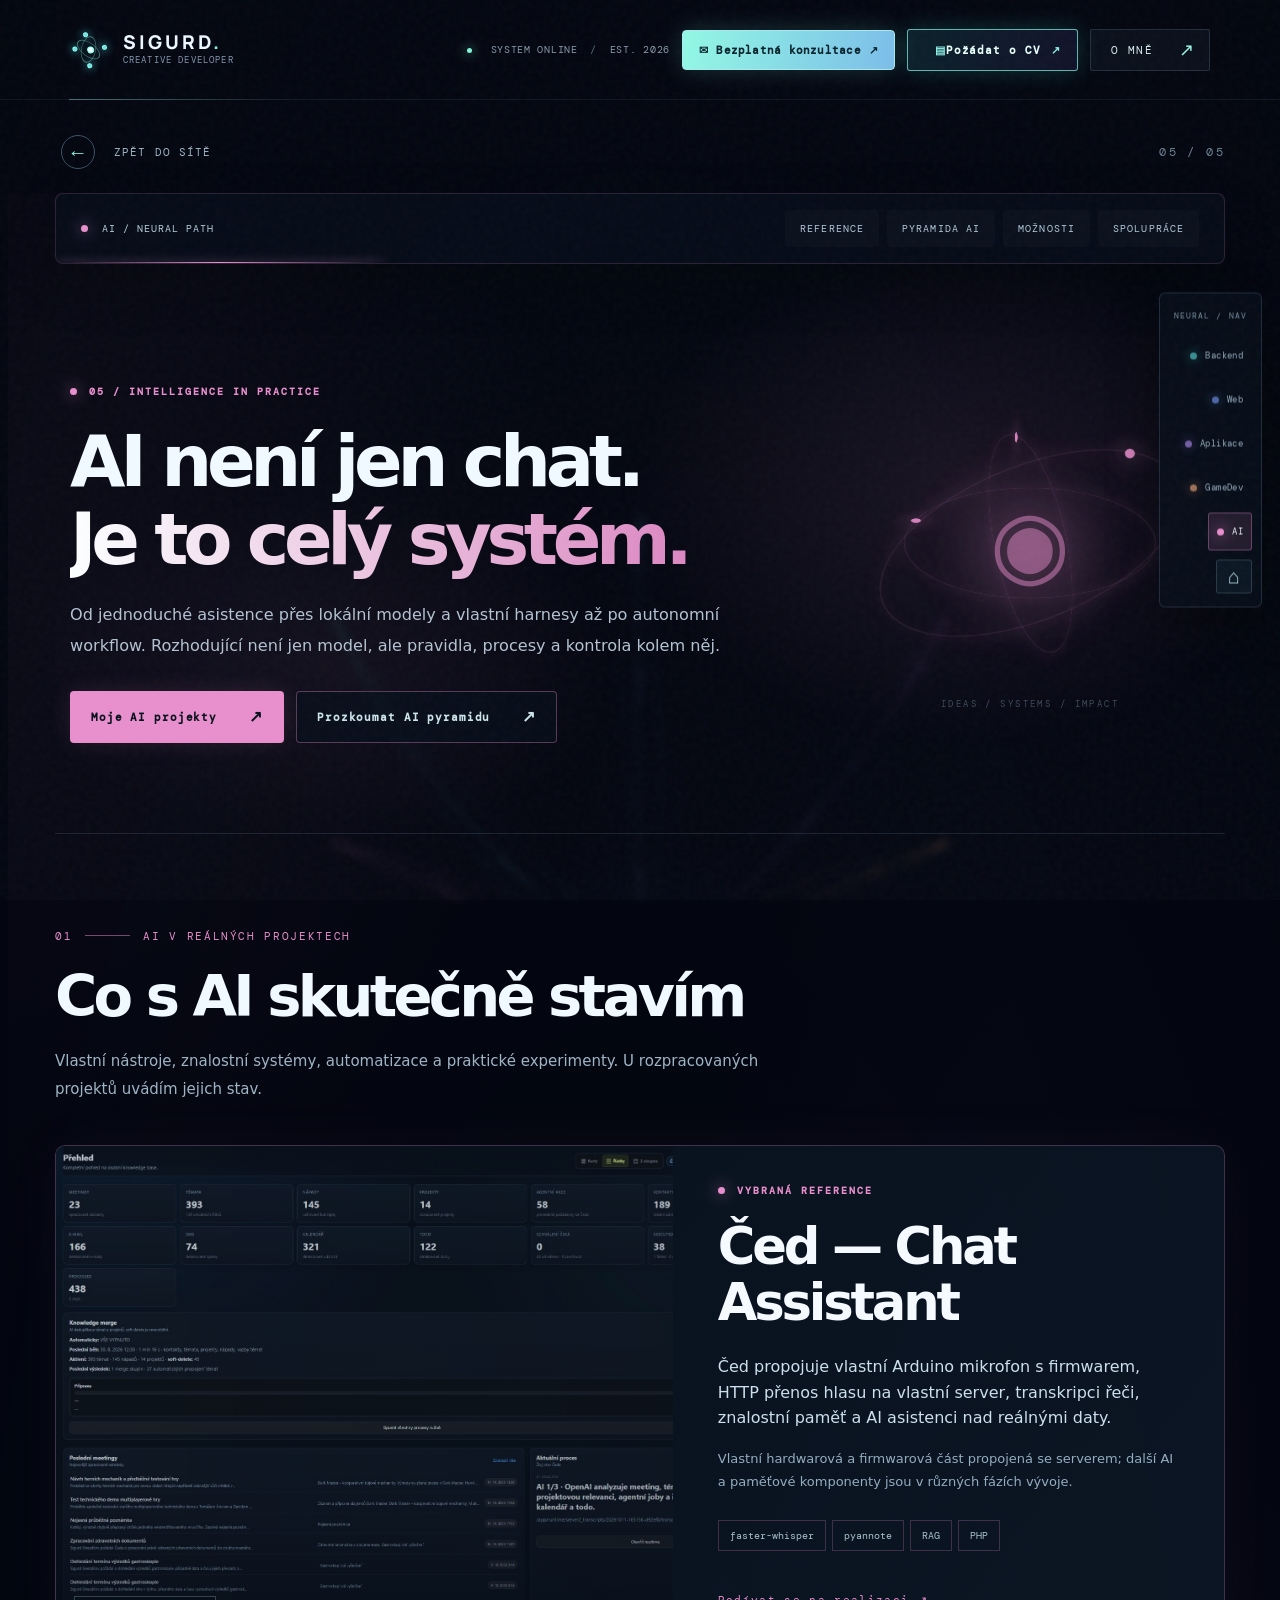
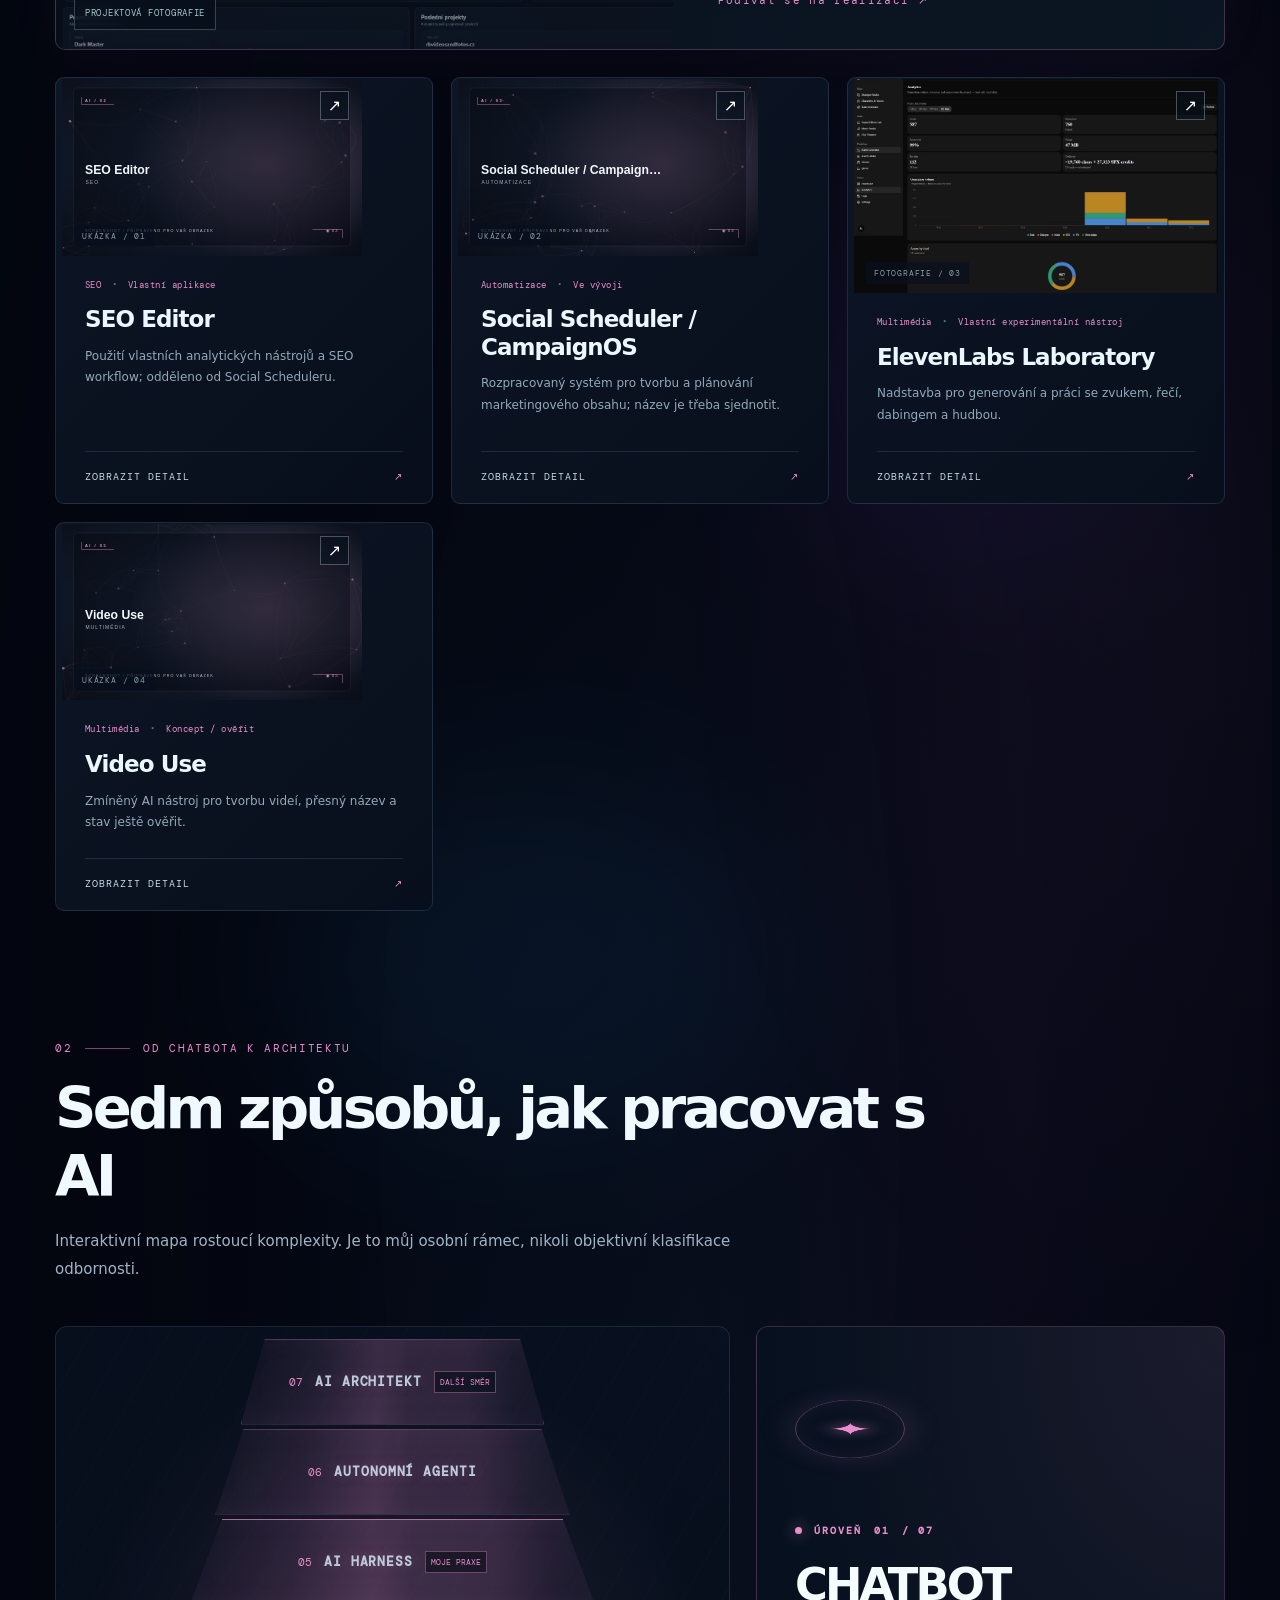
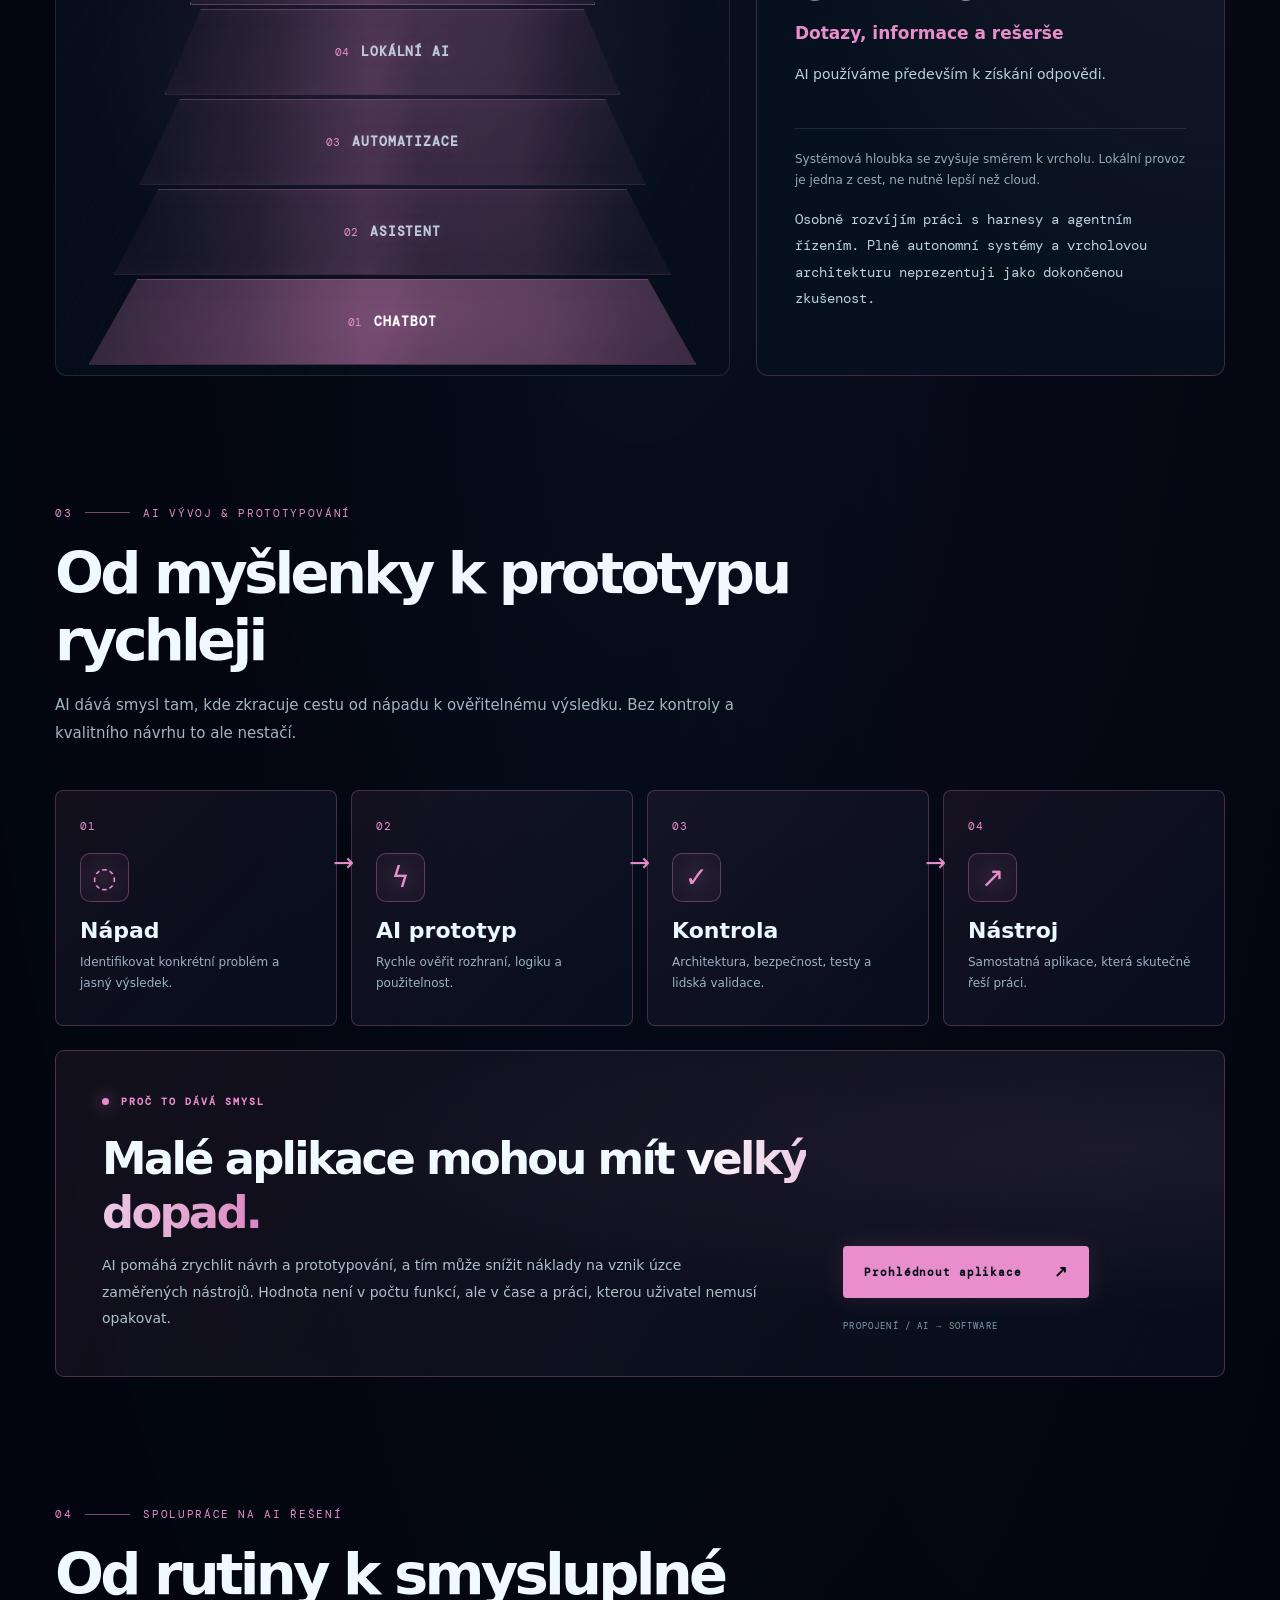
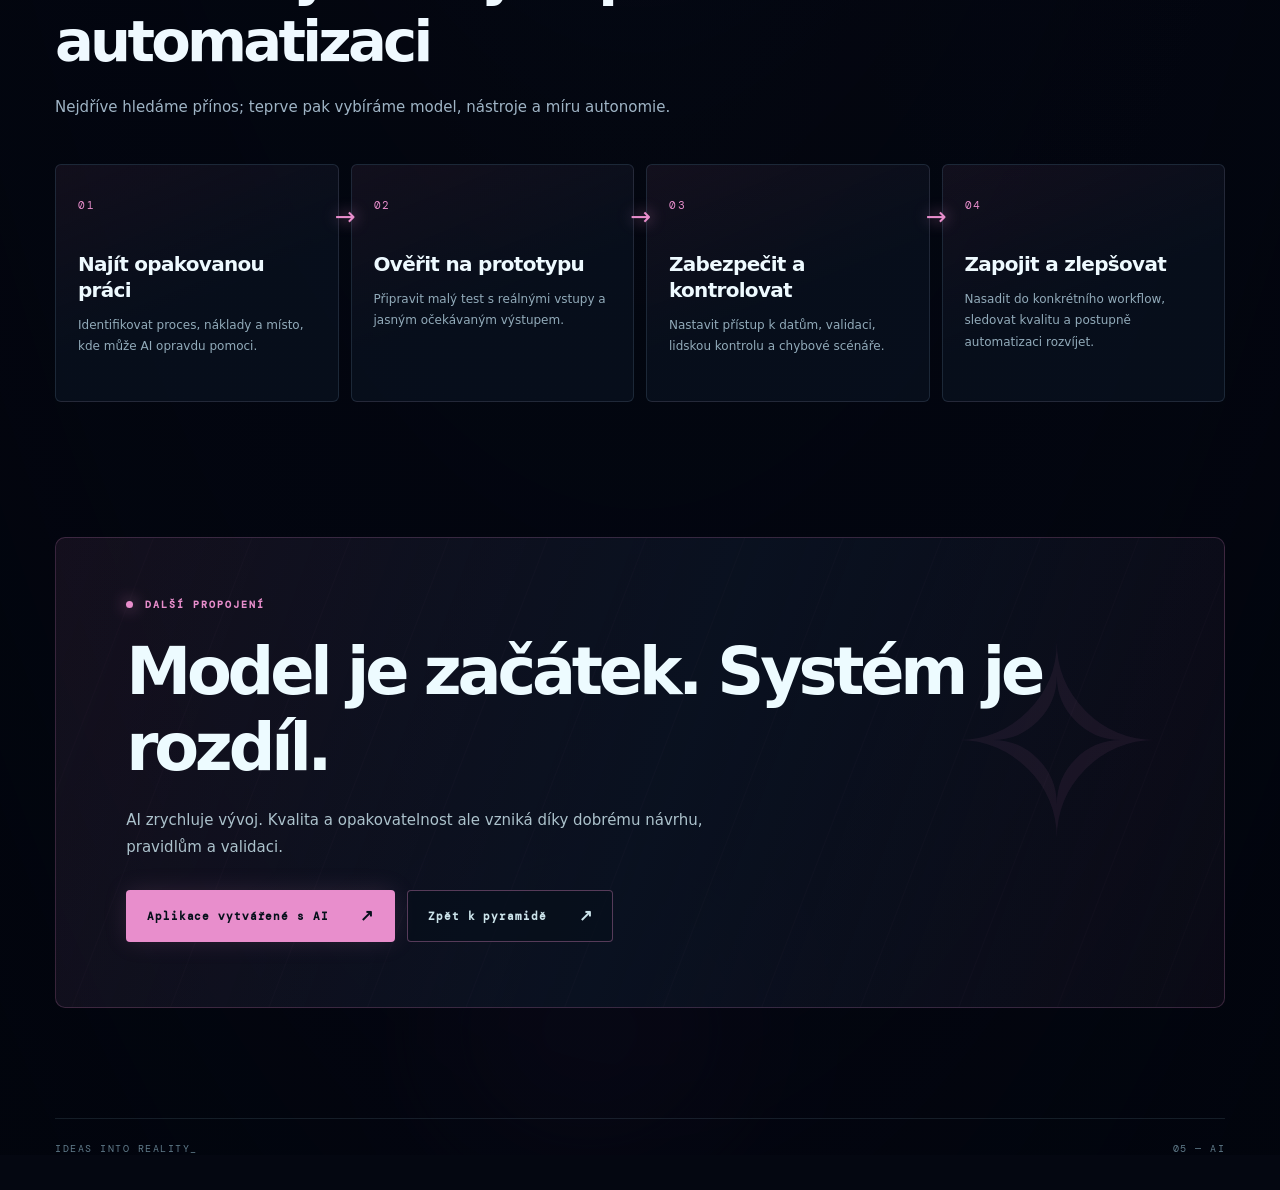
==== ai.html @ b73cf346 "inited" ====
<!doctype html>
<html lang="cs" data-initial-route="ai">
<head>
  <meta charset="utf-8">
  <meta name="viewport" content="width=device-width, initial-scale=1, viewport-fit=cover">
  <meta name="theme-color" content="#050912">
  <meta name="description" content="Jak používat AI od chatbota přes vlastní harness až k autonomním systémům. Interaktivní pyramida, AI projekty a rychlé prototypování.">
  <title>AI, harnesy a automatizace — interaktivní pyramida | Sigurd</title>
  <link rel="icon" type="image/svg+xml" href="assets/favicon.svg">
  <meta name="robots" content="index,follow,max-image-preview:large">
  <link rel="canonical" href="https://sigurd.site/ai.html">
  <meta property="og:url" content="https://sigurd.site/ai.html">
  <meta property="og:type" content="website"><meta property="og:locale" content="cs_CZ">
  <meta property="og:title" content="AI, harnesy a automatizace — interaktivní pyramida | Sigurd">
  <meta property="og:description" content="Jak používat AI od chatbota přes vlastní harness až k autonomním systémům. Interaktivní pyramida, AI projekty a rychlé prototypování.">
  <meta property="og:image" content="https://sigurd.site/assets/og-ai.jpg">
  <meta name="twitter:card" content="summary_large_image">
  <link rel="stylesheet" href="style.css?v=14.2">
  <link rel="stylesheet" href="portfolio.css?v=14.2">
  <link rel="stylesheet" href="portfolio-v3.css?v=14.2">
  <link rel="stylesheet" href="cv-request.css?v=14.2">
  <link rel="stylesheet" href="contact.css?v=14.2">
  <link rel="stylesheet" href="ux-fixes-v7.css?v=14.2">
  <script type="application/ld+json">{"@context": "https://schema.org", "@type": "ProfilePage", "inLanguage": "cs-CZ", "name": "AI — projekty, zkušenosti a technologie | Sigurd Gnezdilov", "description": "Praktické AI workflow, RAG, lokální transkripce, agenti a znalostní paměť. Projekty Čed, SEO Editor a multimediální nástroje.", "url": "https://sigurd.site/ai.html", "mainEntity": {"@type": "Person", "name": "Sigurd Gnezdilov", "knowsAbout": ["Paměť & RAG", "Řeč & porozumění", "Agentní workflow", "AI pro tvorbu", "Produktové integrace"]}}</script>
<noscript><style>.loading-screen,.hero,.about-view,.domain-dock{display:none!important}.detail-view{position:relative!important;opacity:1!important;transform:none!important;filter:none!important;pointer-events:auto!important}.app{min-height:auto!important;overflow:visible!important}.detail-wrap{padding-top:140px!important}</style></noscript>
  <noscript><style>
    .loading-screen{display:none!important}.site-header{position:relative!important}.hero,.about-view{display:none!important}
    .detail-view{display:block!important;position:relative!important;opacity:1!important;transform:none!important;filter:none!important;pointer-events:auto!important;min-height:100vh!important}
    .detail-wrap{width:min(1000px,calc(100% - 32px))!important;padding-top:60px!important}
    .detail-data,.detail-actions,.detail-bottom{display:none!important}.detail-main{display:block!important}
    .extended-domain{display:block!important}.seo-initial{display:block!important;max-width:1000px!important;color:#e8f5ff!important}
  </style></noscript>
  <link rel="stylesheet" href="performance-v9.css?v=14.2"><link rel="stylesheet" href="portrait-v10.css?v=14.2">
<link rel="stylesheet" href="modal-actions.css?v=14.2">  <link rel="stylesheet" href="layout-v14.css?v=14.2">
</head>
<body>
  <a class="skip-link" href="#mainContent">Přejít na obsah</a>
  <div class="grain" aria-hidden="true"></div>
  <div class="loading-screen" id="loadingScreen" role="status" aria-label="Načítání neuronové sítě">
    <div class="loading-box">
      <div class="loader-glyph"><span></span><span></span><span></span><span></span><span></span></div>
      <p class="loader-eyebrow">SIGURD <b>///</b> NEURAL INTERFACE</p>
      <h2>Propojuji<span class="loader-cursor">_</span></h2>
      <div class="loader-track"><span id="loadingBar"></span></div>
      <div class="loader-bottom"><span>INITIALIZING CONNECTIONS</span><span id="loadingValue">00%</span></div>
    </div>
  </div>

  <div class="app" id="app">
    <div class="background-ambient" aria-hidden="true"><span></span><span></span><span></span></div>
    <canvas id="neuralCanvas" class="neural-canvas" aria-hidden="true"></canvas>

    <header class="site-header">
      <a href="#" class="brand" id="brandLink" aria-label="Sigurd — domovská stránka">
        <span class="brand-mark" aria-hidden="true"><i></i><i></i><i></i><i></i><i></i></span>
        <span class="brand-text"><strong>SIGURD<span class="brand-dot">.</span></strong><small>CREATIVE DEVELOPER</small></span>
      </a>
      <div class="header-right">
        <span class="status"><i></i> SYSTEM ONLINE <span class="status-divider">/</span> EST. 2026</span>
        <button class="contact-header-link" type="button" data-contact-open><span aria-hidden="true">✉</span> Bezplatná konzultace <span aria-hidden="true">↗</span></button>
        <button class="cv-header-link" type="button" data-cv-open><span aria-hidden="true">▤</span> Požádat o CV <span aria-hidden="true">↗</span></button>
        <button class="header-menu" id="aboutButton" type="button"><span>O MNĚ</span><span class="header-plus">↗</span></button>
      </div>
    </header>

    <main id="mainContent">
      <section class="hero" id="hero" aria-labelledby="heroTitle">
        <div class="hero-dash hero-dash-left" aria-hidden="true"><span>001 — THE MIND BEHIND THE CODE</span></div>
        <div class="hero-dash hero-dash-right" aria-hidden="true"><span>EXPLORE / CONNECT / CREATE</span></div>

        <div class="hero-title-wrap">
          <p class="eyebrow"><span class="mini-line"></span> VÍTEJTE V MÉ MYSLI <span class="mini-line"></span></p>
          <h1 id="heroTitle" class="hero-clean-title">Vyberte, co vás <em>zajímá.</em></h1>
          
          <p class="hero-description">Pět propojených oborů. <span>Vydejte se po neuronové síti.</span></p>
        </div>

        <div class="brain-anchor" id="brainAnchor" aria-hidden="true">
          <span class="brain-aura"></span>
          <span class="brain-reticle reticle-top"></span>
          <span class="brain-reticle reticle-bottom"></span>
          <span class="brain-id">NEURAL / CORE <i>01</i></span>
        </div>

        <div class="field-label field-label-left"><span class="label-line"></span> CONTINUOUS LEARNING</div>
        <div class="field-label field-label-right">MULTIDISCIPLINARY THINKING <span class="label-line"></span></div>

        <div class="neural-destinations" id="destinations">
          <button type="button" class="destination destination-backend" data-node="backend" style="--node-rgb: 89,227,229; --node-index:0" aria-label="Otevřít obor Backend">
            <span class="node-socket" aria-hidden="true"><span></span></span>
            <span class="dest-icon" aria-hidden="true"><svg viewBox="0 0 24 24"><path d="m8 7-5 5 5 5M16 7l5 5-5 5M14 4l-4 16"/></svg></span>
            <span class="dest-copy"><small><b>01</b> / ARCHITECTURE</small><strong>Backend<span class="dest-arr">↗</span></strong><span class="dest-meta">Logika, API, systémy</span></span>
          </button>

          <button type="button" class="destination destination-web" data-node="web" style="--node-rgb: 123,160,255; --node-index:1" aria-label="Otevřít obor Web">
            <span class="node-socket" aria-hidden="true"><span></span></span>
            <span class="dest-icon" aria-hidden="true"><svg viewBox="0 0 24 24"><circle cx="12" cy="12" r="9"/><path d="M3 12h18M12 3c3 3 3 15 0 18M12 3c-3 3-3 15 0 18"/></svg></span>
            <span class="dest-copy"><small><b>02</b> / DIGITAL EXPERIENCES</small><strong>Web<span class="dest-arr">↗</span></strong><span class="dest-meta">Design, UX, SEO</span></span>
          </button>

          <button type="button" class="destination destination-apps" data-node="aplikace" style="--node-rgb: 185,145,255; --node-index:2" aria-label="Otevřít obor Aplikace">
            <span class="node-socket" aria-hidden="true"><span></span></span>
            <span class="dest-icon" aria-hidden="true"><svg viewBox="0 0 24 24"><rect x="3" y="3" width="8" height="8" rx="1"/><rect x="13" y="3" width="8" height="8" rx="1"/><rect x="3" y="13" width="8" height="8" rx="1"/><rect x="13" y="13" width="8" height="8" rx="1"/></svg></span>
            <span class="dest-copy"><small><b>03</b> / CUSTOM SOFTWARE</small><strong>Aplikace<span class="dest-arr">↗</span></strong><span class="dest-meta">Nástroje, automatizace</span></span>
          </button>

          <button type="button" class="destination destination-gamedev" data-node="gamedev" style="--node-rgb: 255,175,126; --node-index:3" aria-label="Otevřít obor GameDev">
            <span class="node-socket" aria-hidden="true"><span></span></span>
            <span class="dest-icon" aria-hidden="true"><svg viewBox="0 0 24 24"><path d="M6 8h12a4 4 0 0 1 3.8 3l1.1 6.1a2.8 2.8 0 0 1-4.5 2.6l-2.3-2H7.9l-2.3 2a2.8 2.8 0 0 1-4.5-2.6L2.2 11A4 4 0 0 1 6 8Z"/><path d="M8 10v6M5 13h6M16.5 12.5h.01M19 15h.01"/></svg></span>
            <span class="dest-copy"><small><b>04</b> / INTERACTIVE WORLDS</small><strong>GameDev<span class="dest-arr">↗</span></strong><span class="dest-meta">Unity, svět, gameplay</span></span>
          </button>

          <button type="button" class="destination destination-ai" data-node="ai" style="--node-rgb: 232,142,204; --node-index:4" aria-label="Otevřít obor AI">
            <span class="node-socket" aria-hidden="true"><span></span></span>
            <span class="dest-icon" aria-hidden="true"><svg viewBox="0 0 24 24"><circle cx="12" cy="4" r="2"/><circle cx="4" cy="18" r="2"/><circle cx="20" cy="18" r="2"/><circle cx="12" cy="13" r="3"/><path d="M12 6v4M9.4 14.5 5.5 17M14.6 14.5l3.9 2.5"/></svg></span>
            <span class="dest-copy"><small><b>05</b> / INTELLIGENCE</small><strong>AI <span class="dest-arr">↗</span></strong><span class="dest-meta">LLM, agenti, RAG</span></span>
          </button>
        </div>

        <div class="hero-footer">
          <div class="scroll-cue"><span class="mouse-cue"><span></span></span><span>POHYBUJTE KURZOREM <b>·</b> VYBERTE UZEL</span></div>
          <div class="hero-counter"><span class="counter-dots"><i></i><i></i><i></i></span><span>05 <em>/</em> CONNECTED DOMAINS</span></div>
        </div>
      </section>

      <section class="detail-view" id="detailView" aria-hidden="false" aria-labelledby="detailTitle">
        <div class="detail-wrap">
          <div class="detail-toolbar">
            <button type="button" class="back-button" id="backButton"><span class="back-symbol">←</span><span>ZPĚT DO SÍTĚ</span></button>
            <span class="detail-index" id="detailIndex">01 / 05</span>
          </div>
          <div class="detail-main">
            <div class="detail-copy">
              <p class="detail-overline" id="detailOverline">01 // ARCHITECTURE</p>
              <h2 id="detailTitle">AI<span>.</span></h2>
              <p class="detail-lead" id="detailLead">AI není jen odpověď. Je to součást architektury.</p>
              <p class="detail-description" id="detailDescription">Soustředím se na opakovatelná AI workflow, znalostní paměť, RAG, multimédia a agentní automatizaci. Nejen na prompty, ale i jejich nástroje, kontrolu a spolehlivost.</p>
              <div class="detail-actions"><span class="detail-connection"><i></i> ACTIVE CONNECTION</span><button type="button" id="nextButton" class="next-button">DALŠÍ OBOR <span>↗</span></button></div>
            </div>
            <div class="detail-data">
              <div class="detail-glass-top"><span>SKILLS & PRACTICE</span><span>● &nbsp; VERIFIED EXPERIENCE</span></div>
              <h3>Technologie <em>& přístup</em></h3>
              <div class="tech-tags" id="techTags"></div>
              <div class="projects-head"><span>VYBRANÉ OBLASTI</span><span>↘</span></div>
              <div class="project-list" id="projectList"></div>
              <div class="detail-glass-footer">SPOJENÍ AKTIVNÍ <span>//</span> SIGURD.DEV.26</div>
            </div>
          </div>
          <div id="extendedDomain" class="extended-domain"><div class="seo-initial" id="seoInitial"><header><h2>AI, harnesy a automatizace</h2><p>Jak používat AI od chatbota přes vlastní harness až k autonomním systémům. Interaktivní pyramida, AI projekty a rychlé prototypování.</p></header><article class="static-project"><h3>Interaktivní pyramida AI</h3><p>Chatbot, asistent, automatizace, lokální AI, AI harness, autonomní agenti a AI architekt. Jde o autorský vysvětlující rámec, ne oficiální klasifikaci.</p></article><article class="static-project"><h3>AI a rychlý vývoj</h3><p>Zadání, rychlý prototyp, lidská kontrola a samostatný pracovní nástroj. AI pomáhá s vývojem specializovaných aplikací.</p></article><article class="static-project"><h3>Vlastní AI projekty</h3><p>Chat Assistant Čed, SEO Editor, Social Scheduler / CampaignOS, ElevenLabs Laboratory a experimenty s AI videem. Stavy rozpracovanosti jsou označené.</p></article><article class="static-project"><h3>Čed — Chat Assistant</h3><p>Lokální přepis řeči, diarizace, témata, sumarizace, RAG a dlouhodobá znalostní paměť.</p><p>Ve vývoji</p></article><article class="static-project"><h3>SEO Editor</h3><p>Použití vlastních analytických nástrojů a SEO workflow; odděleno od Social Scheduleru.</p><p>Vlastní aplikace</p></article><article class="static-project"><h3>Social Scheduler / CampaignOS</h3><p>Rozpracovaný systém pro tvorbu a plánování marketingového obsahu; název je třeba sjednotit.</p><p>Ve vývoji</p></article><article class="static-project"><h3>ElevenLabs Laboratory</h3><p>Nadstavba pro generování a práci se zvukem, řečí, dabingem a hudbou.</p><p>Vlastní experimentální nástroj</p></article><article class="static-project"><h3>Video Use</h3><p>Zmíněný AI nástroj pro tvorbu videí, přesný název a stav ještě ověřit.</p><p>Koncept / ověřit</p></article></div></div>
          <div class="detail-bottom"><span>IDEAS INTO REALITY_</span><span id="detailPagination">01 — BACKEND</span></div>
        </div>
      </section>

      <section class="about-view" id="aboutView" aria-hidden="true" aria-labelledby="aboutTitle">
        <div class="about-inner">
          <button type="button" id="aboutBack" class="back-button"><span class="back-symbol">←</span><span>ZPĚT DO SÍTĚ</span></button>
          <p class="detail-overline">A LITTLE ABOUT ME / 2026</p>
          
          <div class="about-identity">
            <div class="about-portrait-frame">
              <img src="assets/sigurd-portrait.webp" alt="Profesní portrét Sigurda Gnezdilova" width="950" height="950" loading="eager" decoding="async">
              <span class="about-portrait-orbit" aria-hidden="true"></span>
            </div>
            <div class="about-identity-copy">
              <span class="about-identity-kicker">OSOBNĚ / ZA PROJEKTY</span>
              <h2 id="aboutTitle">Spojuji <em>světy.</em></h2>
              <p>Jsem Sigurd Gnezdilov. Jsem vývojář se silným backendovým základem. Zajímají mě řešení, která skutečně usnadňují lidem práci — ať už jde o firemní systém, web, malý nástroj nebo AI automatizaci.</p>
            </div>
          </div>
          <h3 class="about-process-title">Jak přemýšlím o vývoji</h3>
          <p>Nezačínám výběrem frameworku ani psaním kódu. Nejprve potřebuji pochopit, <strong>jaký problém řešíme, koho se týká a proč stojí za to ho vyřešit.</strong> Teprve potom hledám cíl, vhodný rozsah řešení a způsob, jak poznáme, že skutečně funguje.</p>
          <div class="about-process" aria-label="Můj přístup k vývoji">
            <article><span>01 / PROBLÉM</span><h4>Porozumět potřebě</h4><p>Ptám se, co dnes nefunguje, co brzdí uživatele a kde vzniká zbytečná práce.</p></article>
            <article><span>02 / CÍL</span><h4>Definovat výsledek</h4><p>Stanovím, co má být po dokončení jednodušší, rychlejší nebo spolehlivější.</p></article>
            <article><span>03 / NÁVRH</span><h4>Najít přiměřené řešení</h4><p>Zvážím alternativy, technologie, rizika a minimální rozsah pro ověření nápadu.</p></article>
            <article><span>04 / PROTOTYP</span><h4>Ověřit předpoklady</h4><p>Rychlým prototypem zjistím, zda navržený postup dává smysl skutečným uživatelům.</p></article>
            <article><span>05 / REALIZACE</span><h4>Stavět a kontrolovat</h4><p>Postupuji po částech, s code review, testy, diagnostikou a průběžnou zpětnou vazbou.</p></article>
            <article><span>06 / VÝSLEDEK</span><h4>Měřit a zlepšovat</h4><p>Ověřím funkčnost i přínos, opravím slabá místa a připravím řešení na další rozvoj.</p></article>
          </div>
          <p>V týmu mi dává smysl transparentní backlog, jasné priority, iterativní dodávka a společná odpovědnost za kvalitu. AI využívám jako nástroj pro rychlejší analýzu, prototypování a automatizaci — ne jako náhradu přemýšlení nebo testování.</p>
          <div class="about-stats"><span><b>05</b>OBORŮ</span><span><b>∞</b>MOŽNOSTÍ</span><span><b>01</b>MYSL</span></div>
          <button type="button" class="about-explore" id="aboutExplore">PROZKOUMAT OBORY ↗</button>
        </div>
      </section>
    </main>

    <nav class="domain-dock" id="domainDock" aria-label="Přepínání oborů" hidden></nav>
    <div class="cursor-glow" id="cursorGlow" aria-hidden="true"></div>
  </div>
  <script src="portfolio-data.js?v=14.2" defer></script>
  <script src="media-map.js?v=14.2" defer></script>
  <script src="portfolio.js?v=14.2" defer></script>
  <script src="portfolio-v3.js?v=14.2" defer></script>
  <script src="app.js?v=14.2" defer></script>
    <div class="cv-modal" id="cvModal" hidden>
      <div class="cv-modal-backdrop" data-cv-close></div>
      <section class="cv-modal-panel" role="dialog" aria-modal="true" aria-labelledby="cvModalTitle" aria-describedby="cvModalDescription" tabindex="-1">
        <button class="cv-modal-close" type="button" data-cv-close aria-label="Zavřít okno">×</button>
        <span class="cv-modal-kicker"><span class="cv-live-dot"></span> PRIVATE / CONNECTION REQUEST</span>
        <div class="cv-modal-symbol" aria-hidden="true"><span>CV</span></div>
        <h2 id="cvModalTitle">Získat moje <em>CV.</em></h2>
        <p id="cvModalDescription">Zadejte e-mail, na který vám mohu zaslat svůj profesní životopis. Po odeslání žádosti se vám ozvu osobně.</p>
        <form id="cvRequestForm" novalidate>
          <label for="cvEmail">VÁŠ E-MAIL</label>
          <div class="cv-input-shell"><span aria-hidden="true">@</span><input id="cvEmail" name="email" type="email" autocomplete="email" inputmode="email" placeholder="vas@email.cz" maxlength="254" required></div>
          <div class="cv-honeypot" aria-hidden="true"><label for="cvWebsite">Web</label><input id="cvWebsite" name="website" type="text" tabindex="-1" autocomplete="off"></div>
          <p class="cv-privacy">E-mail použiji pouze pro vyřízení žádosti o CV. Nejedná se o přihlášení k odběru.</p>
          <p class="cv-feedback" id="cvFeedback" role="status" aria-live="polite"></p>
          <button class="cv-submit" type="submit"><span>ODESLAT ŽÁDOST</span><span aria-hidden="true">↗</span></button>
        </form>
      </section>
    </div>
<script src="cv-request.js?v=14.2" defer></script>

<div class="contact-modal" id="contactModal" hidden>
  <div class="contact-shade" data-contact-close></div>
  <section class="contact-dialog" role="dialog" aria-modal="true" aria-labelledby="contactModalTitle" tabindex="-1">
    <button class="contact-close" type="button" aria-label="Zavřít kontaktní formulář" data-contact-close>×</button>
    <span class="contact-kicker">◉ NOVÉ SPOJENÍ / CONTACT</span>
    <h2 id="contactModalTitle">Bezplatná konzultace <em>nebo dotaz.</em></h2>
    <p>Popište mi svůj nápad, problém nebo otázku. Ozvu se vám osobně.</p>
    <div data-contact-form></div>
    <p class="contact-alt">Chcete více prostoru? <a href="kontakt.html">Otevřít kontaktní stránku ↗</a></p>
  </section>
</div>
<script src="contact.js?v=14.2" defer></script>
</body>
</html>
---- style.css ----
@import url('https://fonts.googleapis.com/css2?family=DM+Mono:wght@400;500&family=Manrope:wght@400;500;600;700;800&display=swap');
:root{--bg:#040711;--white:#ecf6ff;--muted:#8c9cad;--muted2:#576476;--aqua:#71f2db;--line:rgba(175,204,255,.13);--font-main:'Manrope',Inter,'Segoe UI',sans-serif;--font-mono:'DM Mono','Consolas',monospace}
*{box-sizing:border-box}html{background:var(--bg);scroll-behavior:smooth}body{margin:0;background:var(--bg);color:var(--white);font-family:var(--font-main);overflow-x:hidden;min-width:320px}button,a{-webkit-tap-highlight-color:transparent}button{font:inherit}button:focus-visible,a:focus-visible{outline:2px solid var(--aqua);outline-offset:7px}::selection{background:#68e8da;color:#091321}
.app{min-height:100vh;position:relative;isolation:isolate;background:radial-gradient(ellipse 42% 39% at 49% 57%,rgba(17,41,71,.24),transparent 75%),radial-gradient(ellipse 40% 49% at 80% 45%,rgba(54,40,88,.15),transparent 82%),#040711;overflow:hidden}.app:after{content:'';position:absolute;inset:0;z-index:1;pointer-events:none;background:radial-gradient(ellipse 80% 60% at 50% 46%,transparent 25%,rgba(1,4,13,.37) 85%,rgba(1,4,12,.7) 110%)}
.grain{position:fixed;z-index:100;pointer-events:none;inset:0;opacity:.145;mix-blend-mode:screen;background-image:url("data:image/svg+xml,%3Csvg viewBox='0 0 180 180' xmlns='http://www.w3.org/2000/svg'%3E%3Cfilter id='n'%3E%3CfeTurbulence type='fractalNoise' baseFrequency='.85' numOctaves='3' stitchTiles='stitch'/%3E%3C/filter%3E%3Crect width='100%25' height='100%25' filter='url(%23n)' opacity='.22'/%3E%3C/svg%3E")}
.background-ambient{position:absolute;inset:0;overflow:hidden;z-index:0;pointer-events:none}.background-ambient span{position:absolute;display:block;border-radius:50%;filter:blur(90px);opacity:.15;animation:ambient 16s ease-in-out infinite alternate}.background-ambient span:nth-child(1){width:510px;height:360px;background:#174b78;left:21%;top:40%}.background-ambient span:nth-child(2){width:360px;height:380px;background:#412b86;right:10%;top:30%;animation-delay:-8s}.background-ambient span:nth-child(3){width:310px;height:250px;background:#4a245e;left:34%;bottom:0;animation-delay:-12s}@keyframes ambient{from{transform:translate(-45px,18px) scale(.9)}to{transform:translate(55px,-32px) scale(1.12)}}
.neural-canvas{position:absolute;z-index:2;inset:0;width:100%;height:100%;pointer-events:none}.site-header{height:100px;position:absolute;z-index:8;left:0;right:0;top:0;display:flex;align-items:center;justify-content:space-between;padding:0 clamp(25px,5.45vw,108px);border-bottom:1px solid rgba(159,193,227,.085)}.site-header:after{content:'';position:absolute;bottom:-1px;left:5.4%;width:18%;height:1px;background:linear-gradient(90deg,#8aebe1,transparent);opacity:.42}.brand{text-decoration:none;color:inherit;display:inline-flex;align-items:center;gap:16px}.brand-mark{position:relative;display:block;width:37px;height:37px;transform:rotate(-15deg)}.brand-mark:before,.brand-mark:after{content:'';position:absolute;border:1px solid rgba(135,243,225,.45);border-radius:50%;inset:5px;transform:rotate(25deg) scaleX(.55)}.brand-mark:after{transform:rotate(-38deg) scaleX(.5)}.brand-mark i{position:absolute;width:5px;height:5px;border:1px solid #86fff0;border-radius:50%;background:#77d9df;box-shadow:0 0 8px #59e6f5}.brand-mark i:nth-child(1){top:1px;left:17px}.brand-mark i:nth-child(2){top:12px;left:3px}.brand-mark i:nth-child(3){top:18px;right:0}.brand-mark i:nth-child(4){bottom:0;left:13px}.brand-mark i:nth-child(5){top:16px;left:17px;width:7px;height:7px;background:#e5feff;box-shadow:0 0 20px #70e7ee}.brand-text{display:flex;flex-direction:column;gap:2px}.brand-text strong{font-size:19px;letter-spacing:.16em;line-height:1;font-weight:800}.brand-dot{color:#79f5ea}.brand-text small{font:9px var(--font-mono);letter-spacing:.13em;color:#8295ad}.header-right{display:flex;align-items:center;gap:40px}.status{font:10px var(--font-mono);color:#8799a9;letter-spacing:.07em}.status>i{display:inline-block;width:5px;height:5px;background:#83f3d5;border-radius:50%;vertical-align:middle;margin-right:12px;box-shadow:0 0 12px #83f3d5;animation:led 2.8s infinite}.status-divider{color:#526b7a;padding:0 6px}@keyframes led{50%{opacity:.3}}.header-menu{display:flex;gap:26px;align-items:center;background:rgba(132,177,210,.055);border:1px solid rgba(165,208,228,.16);border-radius:2px;color:#d9edf0;font:11px var(--font-mono);letter-spacing:.12em;padding:13px 14px 13px 20px;cursor:pointer;transition:background .35s,border-color .35s}.header-menu:hover{background:rgba(80,207,208,.1);border-color:rgba(115,246,221,.55)}.header-plus{font-size:18px;line-height:8px;color:#96f4e4}
.hero{min-height:880px;height:100svh;position:relative;z-index:3;overflow:hidden}.hero:before{content:'';position:absolute;left:50%;top:54%;width:min(45vw,690px);height:min(45vw,690px);transform:translate(-50%,-50%);pointer-events:none;border-radius:50%;border:1px solid rgba(115,180,218,.035);box-shadow:0 0 0 125px rgba(115,180,218,.012),0 0 0 260px rgba(115,180,218,.01)}.hero:after{content:'';position:absolute;left:50%;top:55%;width:20px;height:20px;pointer-events:none;border:1px solid rgba(152,226,251,.07);transform:translate(-50%,-50%) rotate(45deg)}
.hero-title-wrap{position:absolute;top:clamp(130px,16.8vh,175px);left:0;right:0;text-align:center;z-index:6;pointer-events:none;animation:appear-up 1s 1.05s both}.eyebrow{display:flex;justify-content:center;align-items:center;gap:18px;font:10px var(--font-mono);letter-spacing:.3em;color:#88aeaf;margin:0 0 12px}.mini-line{display:inline-block;width:22px;height:1px;background:linear-gradient(90deg,transparent,#89dcd9)}.mini-line:last-child{transform:rotate(180deg)}h1{font-weight:700;font-size:clamp(56px,6vw,98px);line-height:1.08;letter-spacing:-.087em;margin:0;color:#f0f8ff;text-shadow:0 2px 36px rgba(195,228,255,.1)}h1 em{font-style:normal;font-weight:500;background:linear-gradient(113deg,#e3f4ff 12%,#81d9dc 61%,#a8bafb 110%);color:transparent;background-clip:text;-webkit-background-clip:text}h1 .punctuation{font-weight:400;color:#6cf1d2;display:inline-block;margin-left:.085em;filter:drop-shadow(0 0 22px rgba(77,227,210,.6))}.hero-subtitle{font-weight:600;font-size:clamp(22px,2.05vw,32px);letter-spacing:-.055em;line-height:1.2;margin:8px 0 0;color:#d8e4ed}.hero-subtitle span{color:#7ef1dc}.hero-description{font-size:12px;letter-spacing:.03em;color:#93a4b6;margin-top:18px}.hero-description span{color:#64788e}
.hero-dash{position:absolute;z-index:5;top:51%;color:#647a8c;font:9px var(--font-mono);letter-spacing:.16em;pointer-events:none}.hero-dash-left{left:4%;writing-mode:vertical-rl;transform:rotate(180deg)}.hero-dash-right{right:4%;writing-mode:vertical-rl}.hero-dash:before{content:'';display:inline-block;background:linear-gradient(#79cfdd,transparent);height:49px;width:1px;margin:15px auto}
.brain-anchor{position:absolute;left:50%;top:57%;width:230px;height:166px;transform:translate(-50%,-50%);z-index:3;pointer-events:none;transition:transform .25s}.brain-aura{position:absolute;inset:-100px;border-radius:50%;background:radial-gradient(circle,rgba(103,221,245,.17) 0%,rgba(100,173,244,.043) 27%,transparent 65%);filter:blur(18px);animation:brain-breathe 5s ease-in-out infinite}.brain-anchor:before,.brain-anchor:after{content:'';position:absolute;inset:-28px -11px;border:1px solid rgba(133,213,230,.095);border-radius:50%;transform:rotate(-28deg) scaleY(.63);animation:orbit 21s linear infinite}.brain-anchor:after{inset:-34px -22px;transform:rotate(34deg) scaleY(.7);animation-duration:34s;animation-direction:reverse;border-color:rgba(135,165,239,.08)}@keyframes orbit{0%{rotate:0deg}100%{rotate:360deg}}@keyframes brain-breathe{50%{opacity:.55;transform:scale(1.12)}}.brain-reticle{position:absolute;width:17px;height:17px;border-left:1px solid #75c3e6;border-top:1px solid #75c3e6;opacity:.25}.reticle-top{top:-18px;left:-25px}.reticle-bottom{bottom:-14px;right:-25px;transform:rotate(180deg)}.brain-id{position:absolute;bottom:-35px;left:50%;transform:translateX(-50%);white-space:nowrap;color:#7d9da6;font:8px var(--font-mono);letter-spacing:.23em}.brain-id i{color:#72e4db;font-style:normal;margin-left:4px}
.field-label{position:absolute;top:56%;z-index:3;display:flex;gap:15px;align-items:center;color:rgba(123,151,175,.35);font:9px var(--font-mono);letter-spacing:.11em;pointer-events:none}.field-label-left{left:19%}.field-label-right{right:18%}.label-line{width:25px;height:1px;background:rgba(120,174,203,.25)}
.destination{z-index:7;position:absolute;display:flex;align-items:center;text-align:left;gap:17px;border:1px solid rgba(170,204,232,.16);border-radius:7px;background:linear-gradient(112deg,rgba(22,36,55,.80),rgba(12,22,40,.56) 72%,rgba(22,38,61,.48));backdrop-filter:blur(18px) saturate(1.35);-webkit-backdrop-filter:blur(18px) saturate(1.35);box-shadow:0 18px 55px rgba(0,0,0,.22),0 0 35px rgba(var(--node-rgb),.018),inset 0 1px rgba(255,255,255,.055);padding:18px 22px;width:260px;min-height:110px;cursor:pointer;color:#f1f7ff;transition:background .35s,border-color .4s,box-shadow .4s,scale .4s,opacity .4s;animation:node-arrive .85s both,node-float 8s ease-in-out infinite;animation-delay:calc(1.28s + var(--node-index)*.13s),calc(-1.4s*var(--node-index))}.destination:before{content:'';position:absolute;inset:-1px;z-index:-1;border-radius:inherit;background:radial-gradient(ellipse 80% 80% at 0% 0%,rgba(var(--node-rgb),.13),transparent 72%);pointer-events:none;opacity:.65;transition:opacity .4s}.destination:after{content:'';position:absolute;left:20px;top:-1px;width:33px;height:1px;background:rgba(var(--node-rgb),.8);box-shadow:0 0 14px rgba(var(--node-rgb),.8)}.destination:hover,.destination:focus-visible{scale:1.065;border-color:rgba(var(--node-rgb),.52);box-shadow:0 22px 65px rgba(0,0,0,.39),0 0 48px rgba(var(--node-rgb),.12),inset 0 1px rgba(255,255,255,.1)}.destination:hover:before,.destination:focus-visible:before{opacity:1}.destination .dest-icon{width:50px;height:50px;flex:0 0 50px;display:grid;place-items:center;border-radius:4px;border:1px solid rgba(var(--node-rgb),.22);background:linear-gradient(145deg,rgba(var(--node-rgb),.12),rgba(var(--node-rgb),.015));box-shadow:inset 0 0 30px rgba(var(--node-rgb),.03);transition:box-shadow .35s}.destination:hover .dest-icon{box-shadow:0 0 25px rgba(var(--node-rgb),.18),inset 0 0 25px rgba(var(--node-rgb),.07)}.dest-icon svg{width:24px;height:24px;fill:none;stroke:rgb(var(--node-rgb));stroke-width:1.35;stroke-linecap:round;stroke-linejoin:round;filter:drop-shadow(0 0 7px rgba(var(--node-rgb),.42))}.dest-copy{display:flex;flex-direction:column;gap:5px;min-width:0}.dest-copy small{font:8px var(--font-mono);letter-spacing:.08em;color:#8496a9;white-space:nowrap}.dest-copy small b{color:rgb(var(--node-rgb));font-weight:400}.dest-copy strong{font-size:23px;line-height:1.15;letter-spacing:-.055em;font-weight:700;white-space:nowrap}.dest-arr{display:inline-block;font-family:var(--font-mono);font-size:17px;font-weight:400;margin-left:8px;color:rgb(var(--node-rgb));opacity:0;transform:translate(-5px,5px);transition:opacity .3s,transform .3s}.destination:hover .dest-arr,.destination:focus-visible .dest-arr{opacity:1;transform:translate(0,0)}.dest-meta{font-size:10px;color:#97a5b3;letter-spacing:.02em;white-space:nowrap}.node-socket{position:absolute;z-index:2;width:20px;height:20px;display:grid;place-items:center;border-radius:50%;border:1px solid rgba(var(--node-rgb),.5);background:#09121f;box-shadow:0 0 16px rgba(var(--node-rgb),.5),inset 0 0 9px rgba(var(--node-rgb),.15)}.node-socket span{width:5px;height:5px;background:rgb(var(--node-rgb));border-radius:50%;box-shadow:0 0 10px rgb(var(--node-rgb));animation:socket-pulse 3s ease-in-out infinite}.destination-backend{left:11%;top:38%}.destination-web{left:14%;top:69%}.destination-apps{right:11%;top:35%}.destination-gamedev{right:11%;top:68%}.destination-ai{left:50%;top:82%;transform:translateX(-50%);width:240px}.destination-backend .node-socket,.destination-web .node-socket{right:-12px;top:calc(50% - 10px)}.destination-apps .node-socket,.destination-gamedev .node-socket{left:-12px;top:calc(50% - 10px)}.destination-ai .node-socket{left:calc(50% - 10px);top:-12px}@keyframes socket-pulse{50%{opacity:.5;scale:1.8}}@keyframes node-float{0%,100%{translate:0 0}50%{translate:0 -9px}}@keyframes node-arrive{0%{opacity:0;filter:blur(12px);translate:0 30px}100%{opacity:1;filter:blur(0);translate:0 0}}@keyframes appear-up{from{opacity:0;transform:translateY(25px);filter:blur(10px)}to{opacity:1;transform:translateY(0);filter:blur(0)}}
.hero-footer{position:absolute;bottom:37px;left:clamp(25px,5.45vw,108px);right:clamp(25px,5.45vw,108px);z-index:6;display:flex;align-items:center;justify-content:space-between;color:#788ca4;font:10px var(--font-mono);letter-spacing:.08em}.scroll-cue{display:flex;align-items:center;gap:13px}.scroll-cue b{color:#70a8aa}.mouse-cue{display:grid;place-items:start center;width:17px;height:25px;border:1px solid #527487;border-radius:10px;padding-top:5px}.mouse-cue span{width:2px;height:5px;border-radius:2px;background:#81efd8;animation:mouse 2.2s infinite}@keyframes mouse{80%{transform:translateY(8px);opacity:0}}.hero-counter{display:flex;align-items:center;gap:17px}.hero-counter em{color:#50677a;font-style:normal}.counter-dots{display:flex;gap:4px}.counter-dots i{width:3px;height:3px;border-radius:50%;background:#62baba}.counter-dots i:nth-child(2){background:#506c93}.counter-dots i:nth-child(3){background:#916aa1}
.cursor-glow{position:absolute;z-index:5;top:0;left:0;width:330px;height:330px;border-radius:50%;background:radial-gradient(circle,rgba(74,187,196,.095),rgba(90,168,242,.032) 35%,transparent 68%);pointer-events:none;opacity:0;transform:translate(-50%,-50%);transition:opacity .3s}
.app.view-open .neural-canvas{opacity:.24;filter:blur(4px);transition:opacity .65s,filter .65s}.neural-canvas{transition:opacity .65s,filter .65s}.detail-view,.about-view{position:absolute;inset:0;min-height:880px;z-index:6;opacity:0;transform:translateY(24px);filter:blur(10px);pointer-events:none;transition:opacity .7s,transform .7s,filter .7s}.detail-view.is-visible,.about-view.is-visible{opacity:1;transform:translateY(0);filter:blur(0);pointer-events:auto}.hero.is-hidden{opacity:0;filter:blur(18px);transform:scale(1.035);pointer-events:none}.hero{transition:opacity .6s,filter .6s,transform .7s}.detail-wrap{width:min(1200px,87%);margin:0 auto;padding-top:160px}.detail-toolbar{display:flex;justify-content:space-between;align-items:center;padding-bottom:62px}.back-button{border:0;background:none;color:#a0b5c5;display:flex;align-items:center;gap:19px;cursor:pointer;font:11px var(--font-mono);letter-spacing:.1em;transition:color .3s}.back-button:hover{color:#8cfff0}.back-symbol{display:grid;place-items:center;width:34px;height:34px;border:1px solid #395263;color:#8af4e4;border-radius:50%;font-size:20px;transition:transform .3s}.back-button:hover .back-symbol{transform:translateX(-6px)}.detail-index{font:12px var(--font-mono);letter-spacing:.2em;color:#6c8194}.detail-main{display:grid;grid-template-columns:1fr minmax(380px,.84fr);gap:clamp(50px,7vw,105px)}.detail-copy{padding-top:10px}.detail-overline{color:#8af0d8;font:11px var(--font-mono);letter-spacing:.2em;margin:0 0 25px}.detail-copy h2,.about-inner h2{font-size:clamp(72px,8vw,142px);letter-spacing:-.095em;line-height:1.12;font-weight:700;margin:0 0 28px}.detail-copy h2 span{color:#81e5d7}.detail-lead{font-size:clamp(21px,2.3vw,34px);letter-spacing:-.045em;line-height:1.45;color:#e7f3ff;font-weight:500;margin:0 0 24px}.detail-description{font-size:14px;line-height:2;color:#8da0b6;max-width:500px}.detail-actions{display:flex;gap:30px;align-items:center;margin-top:58px}.detail-connection{color:#8eabb2;font:10px var(--font-mono);letter-spacing:.1em;white-space:nowrap}.detail-connection i{display:inline-block;width:5px;height:5px;background:#91edcc;border-radius:50%;box-shadow:0 0 8px #91edcc;margin-right:9px}.next-button{border:1px solid rgba(135,208,213,.28);border-radius:4px;background:rgba(119,177,214,.06);color:#e0f8ff;cursor:pointer;padding:15px 18px;font:10px var(--font-mono);letter-spacing:.1em;transition:.3s}.next-button:hover{border-color:#9eeae9;background:rgba(95,198,191,.16)}.next-button span{font-size:16px;margin-left:18px;color:#8ef1e2}
.detail-data{background:linear-gradient(135deg,rgba(20,37,56,.78),rgba(10,20,36,.55));border:1px solid rgba(164,199,217,.15);border-radius:7px;padding:27px 30px 23px;box-shadow:0 30px 100px rgba(0,0,0,.35),inset 0 1px rgba(255,255,255,.07);backdrop-filter:blur(18px);align-self:start;position:relative;overflow:hidden}.detail-data:before{position:absolute;content:'';top:-120px;right:-130px;width:300px;height:260px;border-radius:50%;background:rgba(109,221,220,.08);filter:blur(50px)}.detail-glass-top{display:flex;justify-content:space-between;font:9px var(--font-mono);letter-spacing:.07em;color:#8495aa;padding-bottom:32px;border-bottom:1px solid var(--line)}.detail-glass-top span:last-child{color:#86cfbe}.detail-data h3{font-size:27px;letter-spacing:-.055em;font-weight:600;margin:32px 0 20px}.detail-data h3 em{font-style:normal;color:#6f8799}.tech-tags{display:flex;flex-wrap:wrap;gap:9px;margin-bottom:39px}.tech-tags span{display:inline-block;border:1px solid rgba(150,197,220,.2);border-radius:3px;padding:10px 12px;font:10px var(--font-mono);color:#bdcddb;background:rgba(137,163,203,.04)}.projects-head{display:flex;justify-content:space-between;color:#84e9d9;font:10px var(--font-mono);letter-spacing:.1em;padding-bottom:12px}.project-list{border-top:1px solid var(--line)}.project-item{display:flex;gap:17px;align-items:center;padding:17px 0;border-bottom:1px solid var(--line);color:#e5edf7;font-size:14px}.project-item .project-no{font:10px var(--font-mono);color:#637d91}.project-item .project-arr{margin-left:auto;color:#739ca7}.detail-glass-footer{display:flex;justify-content:space-between;padding-top:25px;color:#5c6d83;font:9px var(--font-mono);letter-spacing:.1em}.detail-glass-footer span{color:#81cfca}.detail-bottom{margin-top:85px;display:flex;justify-content:space-between;border-top:1px solid rgba(124,159,181,.16);padding-top:23px;font:10px var(--font-mono);letter-spacing:.15em;color:#617c8b}
.about-inner{width:min(900px,82vw);margin:0 auto;padding:170px 0 80px}.about-inner .back-button{margin-bottom:82px}.about-inner h2{font-size:clamp(68px,8vw,125px);margin-bottom:24px}.about-inner h2 em{font-style:normal;color:#9fe9e2}.about-inner>p:not(.detail-overline){font-size:clamp(19px,2vw,27px);max-width:790px;line-height:1.85;letter-spacing:-.03em;color:#acbecb}.about-stats{display:flex;gap:60px;margin:56px 0;border-top:1px solid var(--line);border-bottom:1px solid var(--line);padding:26px 0}.about-stats span{display:flex;flex-direction:column;gap:6px;font:11px var(--font-mono);letter-spacing:.13em;color:#6e8898}.about-stats b{font:700 48px var(--font-main);letter-spacing:-.07em;color:#d5f9f7}.about-explore{border:1px solid #509c9d;padding:18px 29px;color:#d6fffa;background:rgba(86,208,201,.08);font:11px var(--font-mono);letter-spacing:.14em;cursor:pointer;transition:background .3s}.about-explore:hover{background:rgba(86,208,201,.19)}
.loading-screen{position:fixed;inset:0;z-index:99;background:#040711;display:grid;place-items:center;transition:opacity .9s,visibility .9s}.loading-screen.is-done{opacity:0;visibility:hidden;pointer-events:none}.loading-box{width:min(340px,75vw);text-align:center}.loader-glyph{height:52px;display:flex;align-items:center;justify-content:center;gap:12px;margin-bottom:26px}.loader-glyph span{display:block;width:5px;height:5px;border-radius:50%;background:#68dadd;box-shadow:0 0 13px #63e7e6;animation:loader-ping 1.4s ease-in-out infinite;animation-delay:calc(var(--i, 0)*.12s)}.loader-glyph span:nth-child(2){--i:1}.loader-glyph span:nth-child(3){--i:2}.loader-glyph span:nth-child(4){--i:3}.loader-glyph span:nth-child(5){--i:4}@keyframes loader-ping{50%{transform:scale(2.1);background:#e6ffff;opacity:.65}}.loader-eyebrow{font:10px var(--font-mono);letter-spacing:.18em;color:#7894a5}.loader-eyebrow b{color:#74d7d1;padding:0 8px}.loading-box h2{font-weight:500;letter-spacing:-.065em;font-size:43px;margin:17px 0 30px}.loader-cursor{color:#7ee6dc;animation:led .6s steps(1) infinite}.loader-track{height:1px;background:#283745;position:relative}.loader-track span{position:absolute;left:0;top:0;height:1px;background:#91f5e9;width:0%;box-shadow:0 0 18px #71ebdb;transition:width .2s}.loader-bottom{display:flex;justify-content:space-between;margin-top:13px;font:8px var(--font-mono);letter-spacing:.1em;color:#71889b}
@media(max-width:1250px){.destination-backend{left:7%}.destination-web{left:8%}.destination-apps{right:7%}.destination-gamedev{right:7%}.field-label{display:none}.hero-dash-left{left:2.5%}.hero-dash-right{right:2.5%}}
@media(max-width:980px){.hero{min-height:900px}.destination{width:225px;min-height:101px;padding:15px;gap:13px}.destination .dest-icon{height:43px;width:43px;flex-basis:43px}.dest-copy strong{font-size:21px}.dest-copy small{font-size:7px}.destination-backend{left:4%;top:40%}.destination-web{left:5%;top:70%}.destination-apps{right:4%;top:39%}.destination-gamedev{right:5%;top:70%}.destination-ai{top:84%}.brain-anchor{top:58%}.detail-main{grid-template-columns:1fr 1fr;gap:40px}.detail-wrap{width:90%}.detail-toolbar{padding-bottom:40px}.detail-data{padding:20px}.detail-glass-top span:last-child{display:none}}
@media(max-width:670px){.app{min-height:1330px}.site-header{height:78px;padding:0 23px}.brand-text strong{font-size:17px}.brand-text small{font-size:8px}.header-right{gap:0}.header-right .status{display:none}.header-menu{padding:11px 12px;font-size:10px;gap:15px}.hero{height:1320px;min-height:1320px}.hero:before{top:380px;width:280px;height:280px}.hero-title-wrap{top:125px;padding:0 14px}.eyebrow{font-size:8px;gap:10px;letter-spacing:.18em;margin-bottom:14px}h1{font-size:clamp(57px,14vw,83px)}.hero-subtitle{font-size:25px;margin-top:12px}.hero-description{font-size:11px;margin-top:14px}.hero-description span{display:block;margin-top:4px}.hero-dash,.field-label{display:none}.brain-anchor{left:50%;top:380px;width:205px;height:140px}.brain-id{bottom:-36px}.neural-destinations{position:absolute;inset:0;pointer-events:none}.destination{pointer-events:auto;width:min(80vw,320px);min-height:102px;padding:17px 20px;right:auto;left:50%;top:auto;transform:translateX(-50%);animation:mobile-node-arrive .7s both,mobile-float 7s ease-in-out infinite;animation-delay:calc(1.22s + var(--node-index)*.10s),calc(-1.4s*var(--node-index))}.destination-backend{top:515px}.destination-web{top:647px}.destination-apps{top:779px}.destination-gamedev{top:911px}.destination-ai{top:1043px;width:min(80vw,320px)}.destination-backend .node-socket,.destination-web .node-socket,.destination-apps .node-socket,.destination-gamedev .node-socket,.destination-ai .node-socket{left:calc(50% - 10px);right:auto;top:-12px}.dest-copy small{font-size:8px}.dest-copy strong{font-size:23px}@keyframes mobile-float{0%,100%{translate:0 0}50%{translate:0 -5px}}@keyframes mobile-node-arrive{from{opacity:0;filter:blur(10px);translate:0 18px}to{opacity:1;filter:blur(0);translate:0 0}}.hero-footer{bottom:29px;left:24px;right:24px}.scroll-cue{display:none}.hero-counter{margin-left:auto}.detail-view,.about-view{min-height:1330px}.detail-wrap{width:calc(100% - 46px);padding-top:120px}.detail-toolbar{padding-bottom:43px}.detail-main{display:block}.detail-copy h2{font-size:clamp(65px,16vw,98px)}.detail-lead{font-size:24px}.detail-description{font-size:13px}.detail-actions{margin-top:33px;margin-bottom:40px;flex-wrap:wrap}.detail-data{padding:22px}.detail-glass-top span:last-child{display:none}.detail-bottom{margin-top:35px}.about-inner{width:calc(100% - 47px);padding-top:130px}.about-inner .back-button{margin-bottom:75px}.about-inner h2{font-size:70px}.about-inner>p:not(.detail-overline){font-size:18px}.about-stats{gap:28px}.about-stats b{font-size:40px}}
@media(min-width:671px) and (max-height:890px){.hero-title-wrap{top:123px}.hero{height:890px}.brain-anchor{top:54%}.destination-ai{top:83%}.hero-footer{bottom:28px}}
@media(prefers-reduced-motion:reduce){*,*:before,*:after{animation-duration:.001ms!important;animation-iteration-count:1!important;transition-duration:.001ms!important}html{scroll-behavior:auto}}

/* v4 — Home neural composition: Web first, AI on old Web branch, core at bottom. */
@media (min-width: 981px) {
  .hero .destination-web { left:50%;right:auto;top:30%;transform:translateX(-50%); }
  .hero .destination-web .node-socket { left:calc(50% - 10px);right:auto;top:auto;bottom:-12px; }
  .hero .destination-ai {left:14%;right:auto;top:69%;transform:none;width:260px;}
  .hero .destination-ai .node-socket {left:auto;right:-12px;top:calc(50% - 10px);}
  .hero .brain-anchor {left:50%;top:82%;}
}
@media (min-width: 671px) and (max-width: 980px) {
  .hero .destination-web {left:50%;right:auto;top:29%;transform:translateX(-50%);}
  .hero .destination-web .node-socket {left:calc(50% - 10px);right:auto;top:auto;bottom:-12px;}
  .hero .destination-ai {left:5%;right:auto;top:70%;transform:none;width:225px;}
  .hero .destination-ai .node-socket {left:auto;right:-12px;top:calc(50% - 10px);}
  .hero .brain-anchor {left:50%;top:83%;}
}
@media (max-width: 670px) {
  .hero {height:1490px;min-height:1490px;}
  .app {min-height:1490px;}
  .hero .destination-web {top:340px;}
  .hero .destination-backend {top:490px;}
  .hero .destination-ai {top:640px;left:50%;right:auto;transform:translateX(-50%);width:min(80vw,320px);}
  .hero .destination-apps {top:790px;}
  .hero .destination-gamedev {top:940px;}
  .hero .brain-anchor {left:50%;top:1195px;}
  .hero .destination-web .node-socket {left:calc(50% - 10px);right:auto;top:auto;bottom:-12px;}
  .hero .destination-ai .node-socket {left:calc(50% - 10px);right:auto;top:-12px;}
}



/* v13 — Fix node disappearance and overlapping CTA.
   Keep .neural-destinations untransformed: transforms on a static container
   create an unintended containing block for absolutely positioned buttons. */
@media(min-width:981px){
  .hero{height:1120px;min-height:1120px}
  .hero .neural-destinations{transform:none;position:static}
  .hero .destination-web{top:405px}
  .hero .destination-backend{top:555px}
  .hero .destination-apps{top:555px}
  .hero .destination-ai{top:762px}
  .hero .destination-gamedev{top:762px}
  .hero .brain-anchor{top:970px;transform:translate(-50%,-50%)}
}
@media(min-width:671px) and (max-width:980px){
  .hero{height:1140px;min-height:1140px}
  .hero .neural-destinations{transform:none;position:static}
  .hero .destination-web{top:410px}
  .hero .destination-backend{top:555px}
  .hero .destination-apps{top:555px}
  .hero .destination-ai{top:770px}
  .hero .destination-gamedev{top:770px}
  .hero .brain-anchor{top:980px;transform:translate(-50%,-50%)}
}
@media(max-width:670px){
  .hero{height:1600px;min-height:1600px}
  .app{min-height:1600px}
  .hero .neural-destinations{transform:none;position:absolute;inset:0}
  .hero .destination-web{top:405px}
  .hero .destination-backend{top:560px}
  .hero .destination-ai{top:715px}
  .hero .destination-apps{top:870px}
  .hero .destination-gamedev{top:1025px}
  .hero .brain-anchor{top:1300px;transform:translate(-50%,-50%)}
}
---- portfolio.css ----
/* NEURAL PORTFOLIO 2 / extended editorial experience */
:root{--surface:#0a1222;--ink:#ecf8ff}
.app.view-open{min-height:100vh;overflow:clip}.app.view-open .hero{position:absolute;top:0;left:0;right:0;z-index:0}.app.view-open .detail-view.is-visible,.app.view-open .about-view.is-visible{position:relative;inset:auto;min-height:100vh;z-index:6;overflow:visible}
.app.view-open .detail-view .detail-wrap{width:min(1380px,calc(100% - 110px));padding-top:146px}.app.view-open .detail-view .detail-toolbar{padding-bottom:30px}
.app.view-open .detail-view .detail-main{grid-template-columns:minmax(0,1fr) minmax(340px,.76fr);gap:clamp(32px,5vw,80px)}
.app.view-open .detail-view .detail-copy h2{font-size:clamp(60px,8vw,125px)}.app.view-open .detail-view .detail-lead{max-width:740px;font-size:clamp(23px,2.4vw,31px)}.app.view-open .detail-view .detail-description{max-width:660px}.app.view-open .detail-view .detail-actions{margin-top:34px}
.app.view-open .detail-data{backdrop-filter:blur(25px)}.app.view-open .detail-view .detail-bottom{margin:35px 0 35px}
.extended-domain{--domain-rgb:89,227,229;position:relative;isolation:isolate;z-index:2;color:#ebf6ff}.extended-domain:before{content:'';position:absolute;inset:0 -4%;z-index:-1;pointer-events:none;background:radial-gradient(ellipse 64% 21% at 5% 7%,rgba(var(--domain-rgb),.035),transparent 70%),radial-gradient(ellipse 50% 18% at 92% 35%,rgba(var(--domain-rgb),.035),transparent 80%)}
.extended-domain section{scroll-margin-top:95px}.extended-domain .reveal{opacity:0;transform:translateY(22px);filter:blur(5px);transition:opacity .8s cubic-bezier(.2,.7,.2,1),transform .85s cubic-bezier(.2,.7,.2,1),filter .8s}.extended-domain .reveal.revealed{opacity:1;transform:translateY(0);filter:none}
.extended-domain .tiny-kicker{font:10px var(--font-mono);letter-spacing:.18em;color:rgb(var(--domain-rgb));display:flex;gap:18px;align-items:center}.extended-domain .tiny-kicker span{color:#72899d}.extended-domain .dot-live{width:6px;height:6px;border-radius:50%;display:inline-block;background:rgb(var(--domain-rgb));box-shadow:0 0 12px rgba(var(--domain-rgb),.9);animation:led 3s infinite;flex:none}
.detail-subnav{position:sticky;top:0;z-index:11;display:flex;align-items:center;gap:20px;justify-content:space-between;padding:16px 22px;background:rgba(7,14,28,.85);border:1px solid rgba(var(--domain-rgb),.19);border-radius:6px;box-shadow:0 14px 50px rgba(0,0,0,.23),inset 0 1px rgba(255,255,255,.05);backdrop-filter:blur(22px);margin-bottom:90px;overflow:hidden}
.subnav-prefix{display:inline-flex;align-items:center;gap:12px;white-space:nowrap;font:10px var(--font-mono);color:#b4cad6;letter-spacing:.08em}.detail-subnav>div{display:flex;justify-content:flex-end;gap:9px}.detail-subnav button{cursor:pointer;font:10px var(--font-mono);letter-spacing:.1em;border:1px solid transparent;background:transparent;color:#8da0b4;padding:11px 15px;transition:color .3s,background .3s,border .3s;border-radius:3px}.detail-subnav button:hover,.detail-subnav button:focus-visible{background:rgba(var(--domain-rgb),.12);border-color:rgba(var(--domain-rgb),.22);color:#f5ffff}.subnav-tracer{position:absolute;left:0;bottom:0;height:1px;width:28%;background:linear-gradient(90deg,transparent,rgb(var(--domain-rgb)),transparent);animation:trace-x 7s linear infinite;box-shadow:0 0 14px rgb(var(--domain-rgb))}@keyframes trace-x{0%{transform:translateX(-110%)}100%{transform:translateX(520%)}}
.statement-section{min-height:350px;position:relative;display:grid;grid-template-columns:1.4fr .6fr;align-items:center;gap:44px;margin:0 0 85px;padding:20px 16px 20px 4px;border-bottom:1px solid rgba(163,193,222,.12)}.statement-section h3{max-width:940px;font-size:clamp(39px,5vw,68px);font-weight:600;letter-spacing:-.075em;line-height:1.18;margin:21px 0 22px}.statement-section p:not(.tiny-kicker){max-width:760px;color:#9faec2;line-height:1.85;font-size:15px;margin:0}.statement-light{position:absolute;top:-110px;left:0;width:55%;height:400px;background:radial-gradient(ellipse,rgba(var(--domain-rgb),.07),transparent 68%);pointer-events:none}.statement-detail{display:flex;flex-direction:column;align-items:center;gap:15px}.statement-detail small{font:9px var(--font-mono);line-height:2;color:#7e96a5;text-align:center;letter-spacing:.12em}.signal-core{width:150px;height:150px;position:relative;animation:spin-slow 28s linear infinite}.signal-core:before,.signal-core:after{content:'';position:absolute;inset:7px;border:1px solid rgba(var(--domain-rgb),.3);transform:rotate(40deg);border-radius:44% 56% 55% 45%;box-shadow:inset 0 0 24px rgba(var(--domain-rgb),.05)}.signal-core:after{inset:24px;transform:rotate(-58deg);border-color:rgba(var(--domain-rgb),.45)}.signal-core>span{position:absolute;inset:63px;border-radius:100%;background:rgb(var(--domain-rgb));box-shadow:0 0 30px 14px rgba(var(--domain-rgb),.35)}.signal-core>i{position:absolute;width:6px;height:6px;border-radius:50%;background:rgb(var(--domain-rgb));box-shadow:0 0 20px rgb(var(--domain-rgb))}.signal-core>i:nth-child(1){top:7px;left:60px}.signal-core>i:nth-child(2){right:15px;top:82px}.signal-core>i:nth-child(3){bottom:9px;left:63px}.signal-core>i:nth-child(4){left:9px;top:58px}@keyframes spin-slow{to{transform:rotate(360deg)}}
.subsection-head{display:grid;grid-template-columns:1fr auto;align-items:end;column-gap:32px;row-gap:5px;margin:80px 0 26px}.subsection-no{grid-column:1/-1;display:flex;align-items:center;gap:10px;font:10px var(--font-mono);letter-spacing:.14em;color:rgb(var(--domain-rgb))}.subsection-no span{opacity:.35}.subsection-head h3{font-size:clamp(30px,3.5vw,51px);font-weight:600;letter-spacing:-.068em;line-height:1.17;margin:12px 0 0}.subsection-head p{max-width:335px;align-self:end;color:#7f94aa;font-size:12px;line-height:1.7;margin:0 0 5px}
.neural-feature{display:grid;grid-template-columns:1.17fr .83fr;background:linear-gradient(135deg,rgba(26,41,62,.8),rgba(5,12,25,.95));border:1px solid rgba(var(--domain-rgb),.24);border-radius:8px;overflow:hidden;box-shadow:0 30px 130px rgba(0,0,0,.28),0 0 90px -75px rgba(var(--domain-rgb),.9)}.feature-visual{min-height:420px;position:relative;overflow:hidden;background:rgba(10,20,31,.6)}.feature-visual img{width:100%;height:100%;position:absolute;inset:0;object-fit:cover;transition:transform 1.2s cubic-bezier(.2,.7,.2,1),filter .9s}.neural-feature:hover .feature-visual img{transform:scale(1.055);filter:saturate(1.2)}.feature-visual:after{content:'';position:absolute;inset:0;background:linear-gradient(90deg,transparent,rgba(8,16,30,.35)),linear-gradient(0deg,rgba(3,6,15,.48),transparent 50%);pointer-events:none}.feature-led{position:absolute;top:26px;left:26px;z-index:2;background:rgba(5,12,24,.74);border:1px solid rgba(var(--domain-rgb),.22);padding:11px 15px;font:9px var(--font-mono);letter-spacing:.1em;color:#d1e5f4;backdrop-filter:blur(12px)}.feature-led span{width:6px;height:6px;border-radius:50%;background:rgb(var(--domain-rgb));display:inline-block;box-shadow:0 0 10px rgb(var(--domain-rgb));margin-right:8px}.feature-info{padding:clamp(27px,3vw,51px);display:flex;flex-direction:column;align-items:start;position:relative}.feature-info:before{content:'';position:absolute;right:0;top:0;width:55%;height:50%;background:radial-gradient(ellipse at 100% 0%,rgba(var(--domain-rgb),.08),transparent 85%);pointer-events:none}.feature-info .tiny-kicker{display:flex;width:100%;justify-content:space-between}.feature-info .tiny-kicker i{font-size:15px;font-style:normal}.feature-heading{margin:27px 0 14px}.feature-heading h3{font-size:clamp(32px,3vw,46px);line-height:1.1;font-weight:600;letter-spacing:-.06em;margin:0 0 14px}.feature-stage{font:10px var(--font-mono);color:rgb(var(--domain-rgb));letter-spacing:.05em;border:1px solid rgba(var(--domain-rgb),.22);background:rgba(var(--domain-rgb),.06);padding:8px 11px;display:inline-block}.feature-info>p{font-size:14px;line-height:1.85;color:#a9bacd;margin:0 0 20px}.feature-mini-title{font:10px var(--font-mono);letter-spacing:.15em;color:#d6e6f4;margin:0 0 11px}.feature-info .feature-scope{font-size:13px;color:#92aabf;margin:0}.feature-bullets{list-style:none;margin:19px 0 28px;padding:0;display:grid;gap:9px;font-size:12px;color:#afc0d1}.feature-bullets li:before{content:'↗';color:rgb(var(--domain-rgb));padding-right:13px}.feature-foot{display:flex;gap:19px;align-items:center;flex-wrap:wrap;margin-top:auto;padding-top:30px}.focus-button{display:inline-flex;align-items:center;gap:25px;justify-content:space-between;border:1px solid rgba(var(--domain-rgb),.44);color:#ebfdff;background:linear-gradient(100deg,rgba(var(--domain-rgb),.16),rgba(var(--domain-rgb),.015));padding:15px 19px;border-radius:3px;cursor:pointer;font:10px var(--font-mono);letter-spacing:.1em;transition:background .3s,border-color .3s,transform .3s,box-shadow .3s;text-decoration:none}.focus-button span{font-size:17px;color:rgb(var(--domain-rgb))}.focus-button:hover{background:rgba(var(--domain-rgb),.25);border-color:rgb(var(--domain-rgb));box-shadow:0 0 27px rgba(var(--domain-rgb),.11);transform:translateY(-2px)}.external-plain{text-decoration:none;color:#bcd0df;font:10px var(--font-mono);letter-spacing:.07em}.external-plain:hover{color:rgb(var(--domain-rgb))}
.capabilities-grid{display:grid;grid-template-columns:repeat(3,minmax(0,1fr));gap:14px}.capability-card{position:relative;min-height:215px;display:flex;flex-direction:column;padding:25px 28px;background:linear-gradient(140deg,rgba(21,33,52,.78),rgba(8,18,32,.56));border:1px solid rgba(153,185,210,.14);border-radius:5px;overflow:hidden;transition:border-color .3s,box-shadow .4s,transform .5s}.capability-card:hover{border-color:rgba(var(--domain-rgb),.5);box-shadow:0 0 45px rgba(var(--domain-rgb),.06);transform:translateY(-3px)}.capability-card:before{content:'';position:absolute;left:42px;top:50px;width:120%;height:1px;background:linear-gradient(90deg,rgba(var(--domain-rgb),.28),transparent);transform:rotate(-13deg);transform-origin:left;pointer-events:none}.cap-node{position:relative;display:grid;place-items:center;width:44px;height:44px;border:1px solid rgba(var(--domain-rgb),.38);border-radius:100%;background:rgba(var(--domain-rgb),.06);color:rgb(var(--domain-rgb));box-shadow:0 0 30px rgba(var(--domain-rgb),.08)}.cap-pulse{position:absolute;right:-3px;top:2px;width:5px;height:5px;border-radius:50%;background:rgb(var(--domain-rgb));box-shadow:0 0 12px rgb(var(--domain-rgb));animation:led 2s infinite}.cap-info{margin-top:23px;max-width:305px}.cap-info small{font:9px var(--font-mono);color:#6f889d;letter-spacing:.17em}.cap-info h4{font-size:19px;letter-spacing:-.04em;margin:8px 0 10px;font-weight:600}.cap-info p{font-size:12px;line-height:1.8;color:#8da3b5;margin:0}.cap-ghost{position:absolute;right:17px;top:15px;font:700 58px var(--font-main);color:rgba(var(--domain-rgb),.04)}
.companies-section{margin-top:90px}.company-grid{display:grid;grid-template-columns:repeat(4,minmax(0,1fr));gap:10px}.company-unit{display:flex;gap:13px;align-items:center;min-height:77px;border:1px solid rgba(157,181,207,.12);background:rgba(16,30,48,.45);padding:13px 17px;color:#bbcdd9;font-size:12px;transition:background .3s,border-color .3s}.company-unit:hover{background:rgba(var(--domain-rgb),.055);border-color:rgba(var(--domain-rgb),.3)}.company-mark{width:39px;height:39px;flex:none;display:grid;place-items:center;border:1px solid rgba(var(--domain-rgb),.15);border-radius:8px;background:rgba(255,255,255,.03);font-size:10px;color:rgb(var(--domain-rgb));font-weight:700}.company-mark img{width:28px;height:28px;object-fit:contain}
.gallery-section{margin-top:80px}.gallery-tools{display:flex;gap:16px;align-items:center;justify-content:space-between;margin:28px 0 18px}.gallery-filters{display:flex;gap:8px;align-items:center;flex-wrap:wrap}.filter-chip{border:1px solid rgba(145,173,196,.19);background:rgba(14,24,41,.55);border-radius:3px;color:#8fa3b5;padding:11px 14px;cursor:pointer;font:10px var(--font-mono);white-space:nowrap;transition:background .25s,color .25s,border-color .25s}.filter-chip:hover{border-color:rgba(var(--domain-rgb),.4);color:#e6f4ff}.filter-chip.is-active{border-color:rgba(var(--domain-rgb),.58);background:rgba(var(--domain-rgb),.13);color:#effeff;box-shadow:inset 0 1px rgba(var(--domain-rgb),.1)}.gallery-search{height:42px;display:flex;align-items:center;gap:10px;padding:0 13px;background:rgba(7,17,32,.64);border:1px solid rgba(145,173,196,.2);border-radius:3px;min-width:210px;color:rgb(var(--domain-rgb));font-size:19px}.gallery-search input{min-width:0;width:150px;background:transparent;outline:none;border:0;color:#f0faff;font:10px var(--font-mono)}.gallery-search input::placeholder{color:#668093}.gallery-summary{display:flex;justify-content:space-between;margin:0 0 14px;padding:9px 0;color:#6d8798;font:9px var(--font-mono);letter-spacing:.1em}.portfolio-grid{display:grid;grid-template-columns:repeat(3,minmax(0,1fr));gap:18px}.portfolio-card{text-align:left;display:flex;flex-direction:column;overflow:hidden;min-width:0;padding:0;border:1px solid rgba(147,183,203,.14);background:linear-gradient(155deg,rgba(20,35,57,.72),rgba(7,15,27,.96));color:#e6f4fc;border-radius:5px;cursor:pointer;box-shadow:0 15px 35px rgba(0,0,0,.12);transition:border .35s,box-shadow .35s,transform .35s}.portfolio-card:hover{border-color:rgba(var(--domain-rgb),.48);box-shadow:0 25px 65px rgba(0,0,0,.3),0 0 45px rgba(var(--domain-rgb),.08);transform:translateY(-5px)}.portfolio-card-art{position:relative;aspect-ratio:1.83;overflow:hidden;background:#0a162b;border-bottom:1px solid rgba(174,213,239,.08)}.portfolio-card-art>img{position:absolute;width:100%;height:100%;object-fit:cover;transition:transform .9s ease,filter .8s}.portfolio-card:hover .portfolio-card-art>img{transform:scale(1.065);filter:saturate(1.3)}.portfolio-card-art:after{content:'';position:absolute;inset:0;background:linear-gradient(0deg,rgba(0,0,0,.24),transparent 42%);pointer-events:none}.image-placeholder-flag{position:absolute;z-index:2;bottom:11px;left:12px;display:inline-block;background:rgba(3,8,17,.69);border:1px solid rgba(var(--domain-rgb),.19);font:8px var(--font-mono);letter-spacing:.12em;padding:8px;color:#b7c6d2;backdrop-filter:blur(14px)}.card-arrow{position:absolute;z-index:2;right:15px;top:13px;display:grid;place-items:center;width:31px;height:31px;border:1px solid rgba(var(--domain-rgb),.42);background:rgba(8,16,29,.76);color:rgb(var(--domain-rgb));border-radius:50%;font-size:17px;transition:transform .4s,background .3s}.portfolio-card:hover .card-arrow{transform:rotate(45deg);background:rgba(var(--domain-rgb),.2)}.portfolio-card-body{padding:24px 22px 23px;display:flex;flex-direction:column;flex:1}.card-kicker{font:9px var(--font-mono);letter-spacing:.08em;color:rgb(var(--domain-rgb));display:flex;align-items:center;gap:9px;flex-wrap:wrap}.card-status{margin-left:auto;color:#6d8697;font-size:8px}.portfolio-card h4{font-size:20px;line-height:1.2;letter-spacing:-.05em;font-weight:600;margin:18px 0 10px}.portfolio-card p{color:#8fa4b7;font-size:12px;line-height:1.75;margin:0 0 20px;flex:1}.card-tags{display:flex;gap:6px;flex-wrap:wrap;margin-top:auto}.card-tags span{border:1px solid rgba(164,196,220,.13);color:#9bafc0;background:rgba(180,218,247,.035);padding:7px 9px;font:9px var(--font-mono);border-radius:2px;white-space:nowrap}.empty-projects{padding:50px;text-align:center;color:#9badbf;border:1px solid rgba(var(--domain-rgb),.2)}.empty-projects[hidden]{display:none}
.stack-section{margin:100px 0 90px}.stack-panel{border:1px solid rgba(149,184,210,.15);border-radius:6px;background:radial-gradient(ellipse 65% 50% at 90% 0%,rgba(var(--domain-rgb),.045),transparent),rgba(11,22,38,.68);padding:10px 34px}.stack-group{padding:27px 0 29px;display:grid;grid-template-columns:165px 1fr;gap:30px;border-bottom:1px solid rgba(166,197,222,.12)}.stack-group:last-child{border-bottom:0}.stack-group h4{margin:7px 0 0;font:11px var(--font-mono);color:rgb(var(--domain-rgb));letter-spacing:.09em}.stack-items{display:flex;flex-wrap:wrap;gap:13px}.stack-logo{min-width:94px;max-width:148px;display:flex;flex-direction:column;align-items:center;gap:12px;justify-content:center;text-align:center;border:1px solid rgba(148,180,207,.12);background:rgba(2,8,20,.32);border-radius:5px;padding:15px 12px 13px;transition:transform .35s,border-color .3s,background .35s}.stack-logo:hover{transform:translateY(-4px);border-color:rgba(var(--domain-rgb),.5);background:rgba(var(--domain-rgb),.05)}.stack-logo img{max-width:34px;max-height:34px;object-fit:contain;filter:drop-shadow(0 0 12px rgba(var(--domain-rgb),.15))}.stack-logo span:not(.brand-generic){font:10px var(--font-mono);letter-spacing:-.025em;color:#9cadbe;white-space:normal}.brand-generic{height:34px;width:34px;border-radius:8px;background:rgba(var(--domain-rgb),.12);color:rgb(var(--domain-rgb));display:grid;place-items:center;font:700 13px var(--font-mono)}
.maturity-section{margin-top:95px}.maturity-grid{display:grid;grid-template-columns:repeat(4,minmax(0,1fr));gap:11px}.maturity-step{min-height:135px;position:relative;overflow:hidden;border:1px solid rgba(var(--domain-rgb),.13);background:rgba(14,26,42,.8);padding:21px 20px;display:flex;flex-direction:column;justify-content:space-between;gap:20px;font-size:13px;line-height:1.5;color:#b8c8d5}.maturity-step .maturity-index{font:18px var(--font-mono);color:rgb(var(--domain-rgb));opacity:.9}.maturity-step i{position:absolute;bottom:0;left:0;height:2px;width:var(--grow);background:rgb(var(--domain-rgb));box-shadow:0 0 15px rgb(var(--domain-rgb))}.maturity-step.maturity-future{border-style:dashed;opacity:.65}.maturity-disclaimer{font-size:12px;color:#788ea2;line-height:1.7}
.end-section{min-height:320px;padding:50px 60px;background:linear-gradient(105deg,rgba(var(--domain-rgb),.09),rgba(9,18,33,.65) 56%);border:1px solid rgba(var(--domain-rgb),.14);border-radius:6px;position:relative;overflow:hidden;display:flex;align-items:center;margin:100px 0 0}.end-diagram{position:absolute;right:5%;top:0;height:100%;width:34%;background:linear-gradient(60deg,transparent 30%,rgba(var(--domain-rgb),.07));opacity:.7;pointer-events:none}.end-diagram:after{content:'';position:absolute;inset:0;background:repeating-radial-gradient(circle at 60% 50%,rgba(var(--domain-rgb),.17) 0 1px,transparent 1px 45px);mask-image:linear-gradient(90deg,transparent,black)}.end-orb{position:absolute;display:block;width:9px;height:9px;background:rgb(var(--domain-rgb));box-shadow:0 0 18px rgba(var(--domain-rgb),.7);border-radius:50%}.end-orb-a{top:25%;left:19%;animation:floatA 7s ease-in-out infinite}.end-orb-b{top:62%;right:22%;animation:floatA 10s ease-in-out infinite reverse}.end-orb-c{bottom:18%;left:35%;animation:floatA 8s ease-in-out infinite -3s}@keyframes floatA{50%{transform:translate(14px,-18px);opacity:.35}}.end-copy{z-index:1;max-width:650px}.end-copy small{font:10px var(--font-mono);color:rgb(var(--domain-rgb));letter-spacing:.13em}.end-copy h3{margin:18px 0;font-size:clamp(36px,4.5vw,62px);letter-spacing:-.08em;font-weight:600}.end-copy h3 em{font-style:normal;color:rgb(var(--domain-rgb))}.end-copy p{font-size:13px;line-height:1.85;color:#9eb3c4;margin:0 0 10px}.end-copy .next-signal{color:#d5e7f5;font-size:12px}.end-copy .focus-button{margin-top:20px}.portfolio-footer{display:flex;justify-content:space-between;margin:45px 0 20px;color:#5c7388;font:9px var(--font-mono);letter-spacing:.12em;gap:20px}
.domain-dock[hidden]{display:none}.domain-dock{position:fixed;right:18px;top:50%;transform:translateY(-50%);z-index:30;display:flex;flex-direction:column;gap:6px;align-items:flex-end;border:1px solid rgba(141,177,210,.19);background:rgba(7,14,26,.8);padding:13px 9px;border-radius:6px;box-shadow:0 18px 50px rgba(0,0,0,.38);backdrop-filter:blur(22px)}.dock-hint{font:8px var(--font-mono);letter-spacing:.14em;color:#7890a1;margin:4px 5px 10px}.dock-node{border:1px solid transparent;background:transparent;color:#92a9b9;min-height:38px;padding:7px 8px;display:flex;align-items:center;gap:8px;cursor:pointer;font:9px var(--font-mono);letter-spacing:.04em;border-radius:3px;transition:background .3s,border-color .3s,color .3s}.dock-node i{width:7px;height:7px;border-radius:50%;background:rgba(var(--dock-color),.6);box-shadow:0 0 11px rgba(var(--dock-color),.45)}.dock-node.is-selected,.dock-node:hover{background:rgba(var(--dock-color),.12);border-color:rgba(var(--dock-color),.34);color:#eefaff}.dock-node.is-selected i{background:rgb(var(--dock-color));box-shadow:0 0 15px rgb(var(--dock-color))}.dock-home{color:#b5d9e2;border:1px solid rgba(145,200,219,.2);background:rgba(100,180,210,.06);border-radius:3px;width:36px;height:34px;cursor:pointer;font-size:20px;line-height:1;margin-top:3px}.dock-home:hover{color:white;border-color:rgba(120,219,223,.55)}
.modal-open{overflow:hidden}.project-modal-layer{position:fixed;inset:0;z-index:80;display:grid;place-items:center;padding:25px;animation:modalIn .34s ease both}.modal-backdrop{position:absolute;inset:0;background:rgba(1,5,14,.87);backdrop-filter:blur(20px)}.project-modal{position:relative;z-index:1;width:min(990px,100%);max-height:min(890px,90svh);overflow-y:auto;border:1px solid rgba(145,208,221,.35);border-radius:7px;background:linear-gradient(137deg,#142235,#090f1e 63%);box-shadow:0 40px 200px #000b}.modal-toolbar{display:flex;align-items:center;justify-content:space-between;padding:16px 25px;border-bottom:1px solid rgba(160,190,215,.13);font:10px var(--font-mono);letter-spacing:.07em;color:#6f94a8}.modal-toolbar button{color:#c6dde8;border:1px solid rgba(164,196,215,.17);background:transparent;padding:9px 14px;cursor:pointer;font:10px var(--font-mono)}.modal-toolbar button:hover{color:white;border-color:#91d9e1}.modal-image{height:min(40vh,360px);position:relative;overflow:hidden;background:#0d1830}.modal-image img{width:100%;height:100%;object-fit:cover}.modal-image span{position:absolute;bottom:14px;left:20px;background:rgba(0,0,0,.76);padding:9px;color:#a3bbd1;font:9px var(--font-mono);letter-spacing:.08em}.modal-content{padding:36px clamp(25px,5vw,58px) 43px}.modal-category{font:10px var(--font-mono);color:#81e0d3;display:flex;gap:12px;align-items:center}.modal-category span:not(.dot-live){color:#576d87}.modal-content h2{font-size:clamp(34px,5vw,64px);letter-spacing:-.065em;font-weight:600;margin:15px 0}.modal-content>p{font-size:15px;line-height:1.8;color:#b0c1d0;margin:0 0 24px}.modal-scope{border-top:1px solid rgba(167,194,218,.15);padding:18px 0}.modal-scope h3{font:10px var(--font-mono);letter-spacing:.1em;color:#8cbec4}.modal-scope p{font-size:13px;line-height:1.8;color:#90a7b9}.modal-points{display:grid;grid-template-columns:1fr 1fr;gap:10px;padding-bottom:22px}.modal-points span{font-size:12px;color:#bdcedd}.modal-foot{margin-top:30px;padding-top:20px;border-top:1px solid rgba(167,194,218,.15);display:flex;gap:16px;justify-content:space-between;align-items:center;flex-wrap:wrap}.modal-foot a,.modal-foot button{background:rgba(117,206,220,.08);border:1px solid rgba(111,218,225,.3);color:#cfedf2;padding:14px 17px;font:10px var(--font-mono);letter-spacing:.06em;text-decoration:none;cursor:pointer}@keyframes modalIn{from{opacity:0;transform:translateY(15px)}to{opacity:1;transform:translateY(0)}}
.seo-initial{padding:20px 0}.static-project{padding:15px;border-bottom:1px solid #243246}.static-project h3{margin:0 0 10px}.static-project p{color:#9eadbc;font-size:13px}
@media(max-width:1200px){.portfolio-grid{grid-template-columns:repeat(2,minmax(0,1fr))}.capabilities-grid{grid-template-columns:repeat(2,minmax(0,1fr))}.app.view-open .detail-view .detail-wrap{width:min(1200px,calc(100% - 90px))}.domain-dock{right:7px}.dock-node span{display:none}.dock-hint{display:none}.domain-dock{padding:11px 7px}.dock-node{width:35px;justify-content:center}}
@media(max-width:900px){.app.view-open .detail-view .detail-main{display:block}.app.view-open .detail-view .detail-copy{padding:0}.app.view-open .detail-view .detail-data{margin-top:30px}.app.view-open .detail-view .detail-actions{margin-bottom:22px}.app.view-open .detail-view .detail-wrap{width:calc(100% - 95px)}.neural-feature{grid-template-columns:1fr}.feature-visual{min-height:350px}.company-grid{grid-template-columns:repeat(2,minmax(0,1fr))}.maturity-grid{grid-template-columns:repeat(2,minmax(0,1fr))}.statement-section{grid-template-columns:1fr;min-height:0}.statement-detail{display:none}.stack-group{grid-template-columns:1fr;gap:14px}.stack-panel{padding:5px 20px}.subsection-head{grid-template-columns:1fr}.subsection-head p{max-width:600px}.detail-subnav{margin-bottom:50px}}
@media(max-width:670px){.app.view-open .detail-view .detail-wrap{width:calc(100% - 36px);padding-top:112px}.app.view-open .detail-view .detail-copy h2{font-size:clamp(56px,15vw,80px)}.app.view-open .detail-view .detail-lead{font-size:23px}.detail-subnav{padding:8px 11px;margin-bottom:48px}.detail-subnav .subnav-prefix{display:none}.detail-subnav>div{width:100%;gap:2px;justify-content:space-around}.detail-subnav button{font-size:8px;padding:12px 8px}.statement-section{padding:14px 0;margin-bottom:50px}.statement-section h3{font-size:clamp(32px,9vw,48px)}.statement-section p:not(.tiny-kicker){font-size:13px}.subsection-head{margin-top:65px;gap:6px}.subsection-head h3{font-size:32px}.neural-feature{grid-template-columns:1fr}.feature-visual{min-height:235px;aspect-ratio:1.6}.feature-info{padding:22px}.feature-heading h3{font-size:33px}.feature-foot{margin-top:0}.capabilities-grid,.portfolio-grid{grid-template-columns:1fr}.capability-card{min-height:175px}.company-grid{grid-template-columns:1fr 1fr}.company-unit{padding:12px;gap:9px;min-height:66px;font-size:10px}.company-mark{width:30px;height:30px}.company-mark img{width:24px;height:24px}.gallery-tools{flex-wrap:wrap}.gallery-filters{gap:5px}.filter-chip{font-size:9px;padding:10px}.gallery-search{width:100%}.gallery-search input{width:100%}.gallery-summary{font-size:8px}.stack-section{margin:65px 0}.stack-panel{padding:0 13px}.stack-group{padding:25px 0}.stack-items{gap:8px}.stack-logo{min-width:85px;max-width:130px;padding:11px 8px}.stack-logo span:not(.brand-generic){font-size:9px}.maturity-grid{grid-template-columns:1fr 1fr;gap:7px}.maturity-step{padding:14px;min-height:125px;font-size:11px}.end-section{margin-top:70px;padding:35px 23px;min-height:340px}.end-copy h3{font-size:42px}.portfolio-footer{flex-direction:column;gap:8px;margin-top:25px}.domain-dock{bottom:12px;left:50%;top:auto;right:auto;transform:translateX(-50%);flex-direction:row;padding:5px 9px;align-items:center}.dock-node{min-height:34px}.dock-home{margin:0 0 0 4px;min-width:36px}.modal-points{grid-template-columns:1fr}.project-modal-layer{padding:8px}.project-modal{max-height:96svh}.modal-image{height:220px}.modal-content{padding:24px}.modal-toolbar{padding:12px}.modal-toolbar span{font-size:8px;max-width:60%;overflow:hidden;text-overflow:ellipsis;white-space:nowrap}.project-modal-layer .modal-image span{font-size:8px;max-width:90%;overflow:hidden;text-overflow:ellipsis;white-space:nowrap}}
@media(prefers-reduced-motion:reduce){.extended-domain .reveal{opacity:1;transform:none;filter:none}.signal-core,.cap-pulse,.end-orb,.subnav-tracer{animation:none!important}}

/* Existing detail shell inherits the active node accent. */
.detail-view .detail-overline,.detail-view .projects-head,.detail-view .next-button span,.detail-view .detail-glass-footer span{color:rgb(var(--domain-rgb,89,227,229))}
.detail-view .detail-data:before{background:rgba(var(--domain-rgb,89,227,229),.08)}
.detail-view .next-button:hover{border-color:rgba(var(--domain-rgb,89,227,229),.7);background:rgba(var(--domain-rgb,89,227,229),.11)}

.feature-visual img.is-placeholder{object-fit:contain}
.skip-link{position:absolute;z-index:120;left:20px;top:-100px;padding:12px 18px;background:#0e2935;border:1px solid #72dad5;color:#f7fffe;text-decoration:none;font:12px var(--font-mono)}.skip-link:focus{top:12px}
.modal-gallery{display:grid;grid-template-columns:repeat(auto-fit,minmax(110px,1fr));gap:8px;padding:12px 16px;background:#080f1d;border-top:1px solid rgba(160,190,215,.13);border-bottom:1px solid rgba(160,190,215,.13)}
.modal-gallery button{aspect-ratio:1.6;padding:0;border:1px solid rgba(160,190,215,.18);background:#0d1830;overflow:hidden;cursor:pointer;opacity:.68;transition:opacity .2s,border-color .2s}
.modal-gallery button:hover,.modal-gallery button.is-active{opacity:1;border-color:rgb(var(--domain-rgb))}
.modal-gallery img{width:100%;height:100%;object-fit:cover;display:block}
---- portfolio-v3.css ----
/* NEURAL PORTFOLIO / ITERATION 03 — distinct client, engineering and AI experiences */
:root{--v3-ink:#eff9ff;--v3-muted:#91aabe;--v3-surface:#0a1323;--v3-edge:rgba(146,184,217,.15)}
.extended-domain.v3-active{font-family:var(--font-body,system-ui,sans-serif);width:100%;padding:0 0 35px;overflow:visible}
.extended-domain.v3-active .v3-reveal{opacity:0;transform:translateY(28px);filter:blur(5px);transition:opacity .85s ease,transform .85s cubic-bezier(.2,.75,.2,1),filter .8s}
.extended-domain.v3-active .v3-reveal.shown{opacity:1;transform:none;filter:none}
.extended-domain.v3-active section,.extended-domain.v3-active header{scroll-margin-top:103px}
.extended-domain.v3-active button{font-family:inherit}
.extended-domain.v3-active .v3-overline{display:flex;align-items:center;gap:12px;font:10px var(--font-mono,monospace);letter-spacing:.2em;text-transform:uppercase;color:rgb(var(--domain-rgb));font-weight:600}
.extended-domain.v3-active .v3-overline i,.v3-live{display:inline-block;width:7px;height:7px;background:rgb(var(--domain-rgb));border-radius:50%;box-shadow:0 0 16px rgba(var(--domain-rgb),.9);animation:v3-twinkle 3s ease-in-out infinite}
@keyframes v3-twinkle{50%{opacity:.3;box-shadow:0 0 3px rgba(var(--domain-rgb),.3)}}
.v3-sticky-nav{z-index:18;position:sticky;top:0;display:flex;gap:30px;align-items:center;justify-content:space-between;margin-bottom:76px;padding:16px 25px;border:1px solid rgba(var(--domain-rgb),.17);border-radius:8px;background:rgba(5,12,25,.88);box-shadow:0 20px 50px rgba(0,0,0,.22);backdrop-filter:blur(25px);overflow:hidden}
.v3-nav-identity{font:10px var(--font-mono,monospace);color:#b7d0db;letter-spacing:.1em;display:flex;align-items:center;gap:14px;white-space:nowrap}
.v3-nav-links{display:flex;flex-wrap:wrap;align-items:center;justify-content:flex-end;gap:8px}
.v3-nav-links button{font:10px var(--font-mono,monospace)!important;border:1px solid transparent;background:rgba(255,255,255,.02);padding:11px 14px;color:#b2c9d8;cursor:pointer;letter-spacing:.11em;transition:.2s;border-radius:4px}
.v3-nav-links button:hover,.v3-nav-links button:focus-visible{color:white;border-color:rgba(var(--domain-rgb),.45);background:rgba(var(--domain-rgb),.12)}
.v3-nav-line{position:absolute;bottom:0;left:0;width:28%;height:1px;box-shadow:0 0 10px rgb(var(--domain-rgb));background:linear-gradient(90deg,transparent,rgb(var(--domain-rgb)),transparent);animation:v3-line 9s linear infinite;pointer-events:none}
@keyframes v3-line{to{transform:translateX(360%)}}
.v3-intro{position:relative;isolation:isolate;min-height:460px;display:flex;align-items:center;padding:45px 30px 90px 15px;margin-bottom:68px;border-bottom:1px solid var(--v3-edge)}
.v3-glow-field{position:absolute;pointer-events:none;inset:-30% 0 0;z-index:-1;background:radial-gradient(ellipse 40% 54% at 78% 47%,rgba(var(--domain-rgb),.1),transparent 75%),radial-gradient(ellipse 34% 35% at 23% 74%,rgba(var(--domain-rgb),.05),transparent 77%)}
.v3-intro-main{position:relative;z-index:3;width:74%}
.v3-intro h3{font-size:clamp(46px,5.6vw,84px);font-weight:650;line-height:1.09;letter-spacing:-.074em;color:var(--v3-ink);margin:24px 0 22px}
.v3-intro h3 em,.v3-story-copy h4 em,.v3-ai-manifest h4 em{font-style:normal;background:linear-gradient(92deg,#fbffff,rgba(var(--domain-rgb),.94));background-clip:text;-webkit-text-fill-color:transparent}
.v3-intro-main>p{font-size:clamp(15px,1.26vw,18px);color:#b3c2d1;line-height:1.9;max-width:675px;margin:0}
.v3-hero-actions,.v3-actions{display:flex;flex-wrap:wrap;gap:12px;margin-top:29px}
.v3-btn{display:inline-flex;align-items:center;justify-content:space-between;gap:32px;padding:16px 20px;background:rgb(var(--domain-rgb));color:#06101b!important;border:1px solid rgba(var(--domain-rgb),.7);font:700 11px var(--font-mono,monospace)!important;letter-spacing:.08em;border-radius:4px;white-space:normal;text-decoration:none!important;min-height:52px;cursor:pointer;box-shadow:0 0 23px rgba(var(--domain-rgb),.13);transition:transform .24s,background .24s,box-shadow .24s}
.v3-btn>span{font-size:16px;line-height:1}
.v3-btn:hover,.v3-btn:focus-visible{transform:translateY(-3px);box-shadow:0 0 34px rgba(var(--domain-rgb),.3);background:#efffff}
.v3-btn-ghost{background:rgba(6,15,27,.67);color:#cbe3ea!important;border-color:rgba(var(--domain-rgb),.35);box-shadow:none}
.v3-btn-ghost:hover{background:rgba(var(--domain-rgb),.15);color:white!important}
.v3-intro-mark{position:absolute;right:20px;top:28px;width:350px;height:350px;display:grid;place-items:center;opacity:.9;filter:drop-shadow(0 0 45px rgba(var(--domain-rgb),.19))}
.v3-intro-mark>b{font-size:92px;color:rgba(var(--domain-rgb),.55);text-shadow:0 0 75px rgba(var(--domain-rgb),.8);animation:v3-float 8s ease-in-out infinite}
.v3-intro-mark small{position:absolute;bottom:8px;color:rgba(147,183,203,.42);font:9px var(--font-mono,monospace);letter-spacing:.27em}
.v3-orbit{position:absolute;inset:14%;border:1px solid rgba(var(--domain-rgb),.17);border-radius:50%;transform:rotateX(64deg) rotate(-29deg);animation:v3-orbit 19s linear infinite;box-shadow:0 0 30px rgba(var(--domain-rgb),.07),inset 0 0 24px rgba(var(--domain-rgb),.05)}
.v3-orbit:after{content:'';position:absolute;top:8%;left:18%;width:10px;height:10px;border-radius:50%;background:rgb(var(--domain-rgb));box-shadow:0 0 24px rgb(var(--domain-rgb))}
.v3-orbit.orbit-two{inset:25% 5%;animation-duration:26s;animation-direction:reverse;transform:rotateY(73deg) rotate(30deg)}
.v3-orbit.orbit-three{inset:4% 27%;animation-duration:33s;transform:rotateX(18deg) rotate(66deg)}
@keyframes v3-orbit{to{rotate:360deg}}@keyframes v3-float{50%{transform:translateY(-12px)}}
.v3-block{margin:95px 0 130px}
.v3-section-head{max-width:900px;margin:0 0 42px}
.v3-section-index{display:flex;align-items:center;gap:13px;color:rgb(var(--domain-rgb));font:11px var(--font-mono,monospace);letter-spacing:.15em}
.v3-section-index span{height:1px;width:45px;background:rgba(var(--domain-rgb),.5)}
.v3-section-head h3{font-size:clamp(33px,4.5vw,61px);letter-spacing:-.065em;line-height:1.17;font-weight:600;color:var(--v3-ink);margin:20px 0 18px}
.v3-section-head>p{max-width:710px;color:#9fb4c5;font-size:15px;line-height:1.85;margin:0}
.v3-benefits{display:grid;gap:17px}
.v3-benefits-three{grid-template-columns:repeat(3,minmax(0,1fr))}
.v3-benefit{position:relative;padding:36px 31px 30px;min-height:269px;border:1px solid var(--v3-edge);border-radius:8px;background:linear-gradient(154deg,rgba(var(--domain-rgb),.08),rgba(13,22,38,.76) 34%,rgba(7,13,26,.88));overflow:hidden;transition:border-color .3s,transform .3s}
.v3-benefit:before{content:'';position:absolute;top:0;left:0;width:35%;height:2px;background:linear-gradient(90deg,rgba(var(--domain-rgb),.8),transparent)}
.v3-benefit:hover{border-color:rgba(var(--domain-rgb),.5);transform:translateY(-4px)}
.v3-icon{display:flex;align-items:center;justify-content:center;width:49px;height:49px;border:1px solid rgba(var(--domain-rgb),.35);border-radius:10px;background:radial-gradient(circle,rgba(var(--domain-rgb),.13),transparent);color:rgb(var(--domain-rgb));box-shadow:inset 0 0 17px rgba(var(--domain-rgb),.065);font:28px system-ui}
.v3-benefit-no{display:block;color:#647c8e;font:9px var(--font-mono,monospace);letter-spacing:.15em;margin:26px 0 10px}
.v3-benefit h4{font-size:22px;color:#e7f5ff;letter-spacing:-.04em;font-weight:580;line-height:1.32;margin:14px 0}
.v3-benefit p{color:#93a8bb;font-size:13.5px;line-height:1.82;max-width:350px;margin:0}
.v3-pathline{display:flex;align-items:center;gap:15px;margin-top:24px;color:#7c9bae;letter-spacing:.16em;font:9px var(--font-mono,monospace)}
.v3-pathline i{flex:1;height:1px;background:linear-gradient(90deg,rgba(var(--domain-rgb),.15),rgba(var(--domain-rgb),.7),rgba(var(--domain-rgb),.15));box-shadow:0 0 12px rgba(var(--domain-rgb),.25)}
.v3-feature{display:grid;grid-template-columns:1.12fr 1fr;gap:0;min-height:360px;overflow:hidden;border:1px solid rgba(var(--domain-rgb),.25);border-radius:10px;background:linear-gradient(128deg,rgba(8,19,30,.96),rgba(13,24,38,.86));box-shadow:0 0 60px rgba(var(--domain-rgb),.045);margin-bottom:27px}
.v3-feature-art{min-height:360px;position:relative;overflow:hidden;background:#0c1727}
.v3-feature-art>img{width:100%;height:100%;object-fit:cover;position:absolute;inset:0;opacity:.8;filter:saturate(.9);transition:transform .7s}
.v3-feature:hover .v3-feature-art>img{transform:scale(1.055)}
.v3-feature-art:after{content:'';pointer-events:none;position:absolute;inset:0;background:linear-gradient(90deg,transparent,rgba(6,13,24,.1)),linear-gradient(0deg,rgba(3,9,21,.33),transparent 45%)}
.v3-image-chip{position:absolute;bottom:19px;left:18px;z-index:2;border:1px solid rgba(190,223,235,.25);background:rgba(6,15,26,.7);backdrop-filter:blur(10px);padding:10px;color:#aac6cf;font:9px var(--font-mono,monospace);letter-spacing:.08em}
.v3-feature-copy{padding:38px clamp(23px,3.5vw,56px) 30px;display:flex;flex-direction:column;align-items:flex-start;justify-content:center}
.v3-feature-copy h4{font-weight:630;letter-spacing:-.062em;line-height:1.08;font-size:clamp(38px,4vw,56px);color:#f4faff;margin:22px 0 16px}
.v3-feature-copy>p{font-size:13px;line-height:1.82;color:#94adbf;margin:8px 0}
.v3-feature-copy>.v3-feature-lead{font-size:16px;color:#ccdfec;line-height:1.6}
.v3-feature-tags{display:flex;flex-wrap:wrap;gap:6px;margin:18px 0}
.v3-feature-tags span{border:1px solid rgba(var(--domain-rgb),.23);padding:8px 11px;color:#aac4ce;font:10px var(--font-mono,monospace)}
.v3-text-action{background:none;border:none;color:rgb(var(--domain-rgb));font:11px var(--font-mono,monospace)!important;letter-spacing:.12em;cursor:pointer;margin:12px 0 0;padding:12px 0;text-align:left}
.v3-text-action:hover{text-decoration:underline}
.v3-gallery{display:grid;grid-template-columns:repeat(3,minmax(0,1fr));gap:18px}
.v3-project-card{display:flex;flex-direction:column;min-width:0;text-align:left;color:inherit;cursor:pointer;border:1px solid rgba(159,195,231,.14);background:linear-gradient(135deg,rgba(14,24,40,.92),rgba(8,15,28,.96));border-radius:9px;overflow:hidden;transition:border-color .3s,box-shadow .3s,transform .3s}
.v3-project-card:hover{border-color:rgba(var(--domain-rgb),.57);box-shadow:0 18px 50px rgba(0,0,0,.28),0 0 20px rgba(var(--domain-rgb),.05);transform:translateY(-5px)!important}
.v3-project-art{aspect-ratio:1.7;display:block;position:relative;overflow:hidden;background:#101c31}
.v3-project-art>img{display:block;width:100%;height:100%;object-fit:cover;filter:saturate(.75);transition:transform .7s ease}
.v3-project-card:hover .v3-project-art>img{transform:scale(1.05)}
.v3-placeholder{position:absolute;bottom:9px;left:12px;background:rgba(8,16,30,.68);padding:6px 8px;color:rgba(201,222,233,.67);letter-spacing:.1em;font:8px var(--font-mono,monospace)}
.v3-card-hover{position:absolute;right:13px;top:12px;width:29px;height:29px;display:grid;place-items:center;border:1px solid rgba(220,237,245,.3);color:#fff;background:rgba(8,18,32,.5)}
.v3-project-body{display:flex;flex:1;flex-direction:column;padding:23px 23px 19px}
.v3-card-meta{font:9px var(--font-mono,monospace);letter-spacing:.055em;color:rgb(var(--domain-rgb));line-height:1.5}
.v3-card-meta i{margin:0 5px;color:#556f84;font-style:normal}
.v3-project-body>strong{margin-top:14px;font-size:23px;line-height:1.2;letter-spacing:-.04em;font-weight:600;color:#eaf7ff}
.v3-card-desc{display:block;font-size:12px;line-height:1.78;color:#91a9b8;margin:12px 0 25px}
.v3-card-cta{font:10px var(--font-mono,monospace);color:#c4dbe5;letter-spacing:.1em;margin-top:auto;padding-top:18px;border-top:1px solid var(--v3-edge);display:flex;justify-content:space-between}
.v3-card-cta b{color:rgb(var(--domain-rgb));font-weight:400}
.v3-mini-feature-row{display:grid;grid-template-columns:repeat(2,minmax(0,1fr));gap:18px}
.v3-split-story{display:grid;grid-template-columns:1.15fr .85fr;gap:60px;align-items:center}
.v3-story-visual{position:relative;display:grid;place-items:center;min-height:400px;background:radial-gradient(ellipse at center,rgba(var(--domain-rgb),.10),transparent 70%);border:1px solid var(--v3-edge);border-radius:12px;padding:38px 20px}
.v3-fake-browser{width:min(93%,490px);border:1px solid rgba(199,222,236,.25);border-radius:9px;overflow:hidden;background:#101d2e;transform:perspective(900px) rotateY(-8deg) rotateX(4deg);box-shadow:30px 35px 50px rgba(0,0,0,.35),0 0 55px rgba(var(--domain-rgb),.07)}
.v3-fake-chrome{height:34px;display:flex;align-items:center;gap:5px;background:#162537;padding:0 12px;border-bottom:1px solid rgba(196,220,244,.12)}.v3-fake-chrome i{width:7px;height:7px;border-radius:50%;background:#526b7e}.v3-fake-chrome span{font:9px monospace;color:#7895a9;margin-left:18px}
.v3-fake-cover{height:245px;background:radial-gradient(ellipse at 76% 43%,rgba(var(--domain-rgb),.35),transparent 42%),linear-gradient(115deg,#101d30,#0d3040 75%);padding:29px}.v3-fake-badge{font:8px monospace;color:rgb(var(--domain-rgb));margin-bottom:18px;letter-spacing:.18em}.v3-fake-h1{height:15px;width:65%;border-radius:2px;background:#d3e8ef;opacity:.9;margin-bottom:8px}.v3-fake-h1.small{width:40%}.v3-fake-lines{height:5px;width:57%;background:rgba(200,231,239,.3);margin-top:20px;box-shadow:0 11px rgba(200,231,239,.2),0 22px rgba(200,231,239,.15)}.v3-fake-button{width:115px;height:25px;margin-top:43px;background:rgb(var(--domain-rgb));border-radius:3px;box-shadow:0 0 24px rgba(var(--domain-rgb),.4)}
.v3-story-copy h4{font-size:clamp(34px,4vw,58px);line-height:1.14;letter-spacing:-.06em;color:#effcff;margin:23px 0}
.v3-story-copy>p{line-height:1.85;color:#9bafc3;font-size:15px;max-width:400px;margin-bottom:24px}
.v3-steps{display:grid;grid-template-columns:repeat(4,minmax(0,1fr));gap:12px;position:relative}
.v3-step{min-height:238px;position:relative;padding:29px 22px 25px;border:1px solid var(--v3-edge);border-radius:6px;background:linear-gradient(158deg,rgba(var(--domain-rgb),.07),rgba(8,16,29,.88) 55%)}
.v3-step:not(:last-child):after{content:'→';position:absolute;top:37px;right:-18px;z-index:3;color:rgb(var(--domain-rgb));font-size:25px;text-shadow:0 0 15px rgba(var(--domain-rgb),.8)}
.v3-step>span{font:11px var(--font-mono,monospace);color:rgb(var(--domain-rgb));letter-spacing:.15em}
.v3-step h4{font-size:20px;line-height:1.3;font-weight:580;letter-spacing:-.035em;color:#eefaff;margin:38px 0 12px}
.v3-step p{color:#92abba;font-size:12px;line-height:1.8}
.v3-closing{position:relative;margin:135px 0 40px;padding:60px 6% 65px;background:linear-gradient(110deg,rgba(var(--domain-rgb),.08),rgba(10,18,33,.95) 52%,rgba(var(--domain-rgb),.045));border:1px solid rgba(var(--domain-rgb),.2);border-radius:10px;overflow:hidden;isolation:isolate}
.v3-closing:before{content:'';position:absolute;inset:0;z-index:-1;background:repeating-linear-gradient(111deg,transparent 0 90px,rgba(var(--domain-rgb),.018) 91px,transparent 92px)}
.v3-closing h3{font-size:clamp(39px,5.1vw,69px);letter-spacing:-.064em;color:#edfbff;margin:22px 0}
.v3-closing>p{max-width:640px;line-height:1.8;color:#acc2cc;font-size:15px}
.v3-closing-orb{position:absolute;right:5%;top:12%;font-size:260px;color:rgba(var(--domain-rgb),.065);filter:drop-shadow(0 0 40px rgba(var(--domain-rgb),.1));pointer-events:none}
/* APPLICATIONS */
.v3-comparison{display:grid;grid-template-columns:1fr 60px 1fr;gap:20px;align-items:stretch}
.v3-compare-big,.v3-compare-small{min-height:400px;border:1px solid var(--v3-edge);border-radius:10px;padding:35px;display:flex;flex-direction:column;align-items:flex-start;background:linear-gradient(155deg,rgba(25,32,46,.88),rgba(8,16,30,.93));overflow:hidden}
.v3-compare-small{border-color:rgba(var(--domain-rgb),.35);background:linear-gradient(155deg,rgba(var(--domain-rgb),.1),rgba(8,16,30,.93) 70%)}
.v3-compare-label{font:10px var(--font-mono,monospace);color:#a7bbca;letter-spacing:.1em}
.v3-compare-small .v3-compare-label{color:rgb(var(--domain-rgb))}
.v3-complex-grid{display:grid;grid-template-columns:repeat(7,1fr);gap:7px;width:180px;margin:auto 0 20px;transform:rotate(-11deg);opacity:.6}.v3-complex-grid i{aspect-ratio:1;border-radius:3px;border:1px solid #476071;background:#18283b}.v3-complex-grid i.lit{background:#46647a;box-shadow:0 0 9px #557d95}
.v3-compare-small h4,.v3-compare-big h4{color:#f0faff;font-size:clamp(24px,2.9vw,36px);font-weight:590;letter-spacing:-.06em;line-height:1.22;margin:0 0 14px}
.v3-compare-small p,.v3-compare-big p{font-size:13px;line-height:1.7;color:#97aebf;margin:0}
.v3-compare-arrow{display:grid;place-items:center;color:rgb(var(--domain-rgb));font-size:38px;text-shadow:0 0 30px rgb(var(--domain-rgb));animation:v3-arrow 3.5s ease-in-out infinite}
@keyframes v3-arrow{50%{transform:translateX(10px);opacity:.45}}
.v3-simple-glyph{position:relative;display:grid;place-items:center;width:143px;height:143px;margin:auto 0 12px;border:1px solid rgba(var(--domain-rgb),.4);border-radius:28px;background:radial-gradient(circle,rgba(var(--domain-rgb),.2),rgba(var(--domain-rgb),.03) 64%);box-shadow:0 0 65px rgba(var(--domain-rgb),.12),inset 0 0 25px rgba(var(--domain-rgb),.11)}
.v3-simple-glyph span{font-size:66px;color:rgb(var(--domain-rgb))}.v3-simple-glyph i{position:absolute;width:8px;height:8px;border-radius:50%;background:rgb(var(--domain-rgb));left:-5px;top:38%;box-shadow:0 0 16px rgb(var(--domain-rgb))}.v3-simple-glyph i:nth-of-type(2){left:auto;right:-4px;top:65%}.v3-simple-glyph i:nth-of-type(3){top:-4px;left:70%}
.v3-benefits-tight{margin-top:22px}.v3-benefits-tight .v3-benefit{min-height:208px}.v3-benefits-tight .v3-benefit h4{margin:20px 0 11px}
.v3-mosaic{display:grid;grid-template-columns:repeat(4,1fr);gap:16px}.v3-mosaic .v3-project-card{min-height:280px}.v3-mosaic .v3-mosaic-large{grid-column:span 2;grid-row:span 2}.v3-mosaic .v3-mosaic-large .v3-project-art{aspect-ratio:1.6}.v3-mosaic .v3-mosaic-large .v3-project-body>strong{font-size:31px}.v3-mosaic .v3-mosaic-large .v3-card-desc{font-size:14px}
.v3-impact{display:grid;grid-template-columns:.7fr 1.3fr;border:1px solid rgba(var(--domain-rgb),.22);background:rgba(11,20,34,.87);border-radius:10px;overflow:hidden}
.v3-impact-visual{display:grid;place-items:center;min-height:360px;background:radial-gradient(circle,rgba(var(--domain-rgb),.14),transparent 65%)}
.v3-impact-ring{width:210px;height:210px;display:grid;place-items:center;border-radius:50%;border:1px dashed rgba(var(--domain-rgb),.4);position:relative;box-shadow:0 0 55px rgba(var(--domain-rgb),.1),inset 0 0 55px rgba(var(--domain-rgb),.07);animation:v3-orbit 45s linear infinite}
.v3-impact-ring:before,.v3-impact-ring:after{content:'';position:absolute;inset:18px;border:1px solid rgba(var(--domain-rgb),.27);border-radius:50%}.v3-impact-ring:after{inset:-20px;border-style:dotted;opacity:.35}
.v3-impact-ring span{font:78px sans-serif;color:rgb(var(--domain-rgb));animation:v3-orbit 45s linear reverse infinite}.v3-impact-ring b{position:absolute;bottom:18px;font:9px var(--font-mono,monospace);letter-spacing:.12em;color:#8fb4c2}
.v3-impact-controls{display:flex;flex-direction:column;justify-content:center;gap:25px;padding:42px clamp(25px,4vw,70px)}
.v3-impact-controls>label{font:12px var(--font-mono,monospace);color:#c8e0e8;display:grid;grid-template-columns:1fr auto;gap:14px}
.v3-impact-controls input[type=range]{grid-column:1/-1;width:100%;accent-color:rgb(var(--domain-rgb));cursor:pointer}
.v3-impact-controls output{color:rgb(var(--domain-rgb));font-weight:600;white-space:nowrap}
.v3-impact-result{border-top:1px solid rgba(var(--domain-rgb),.18);padding-top:20px;display:flex;flex-direction:column;gap:6px}.v3-impact-result>span{font:10px var(--font-mono,monospace);color:#98b4c3;letter-spacing:.12em}.v3-impact-result strong{font-size:clamp(40px,4vw,60px);line-height:1.2;letter-spacing:-.04em;color:rgb(var(--domain-rgb))}.v3-impact-result small{font-size:12px;color:#8aa0b4}
/* BACKEND */
.v3-tech-experience{display:grid;grid-template-columns:minmax(0,1.38fr) minmax(260px,.72fr);gap:20px;align-items:stretch}
.v3-tech-map{position:relative;min-height:510px;border:1px solid rgba(var(--domain-rgb),.21);border-radius:10px;background:radial-gradient(ellipse at center,rgba(var(--domain-rgb),.12),transparent 57%),linear-gradient(165deg,#0d1b2c,#08101d);overflow:hidden;isolation:isolate}
.v3-tech-map:after{content:'';position:absolute;inset:0;z-index:-1;opacity:.5;pointer-events:none;background-image:radial-gradient(rgba(var(--domain-rgb),.33) .8px,transparent .8px);background-size:31px 31px;mask-image:radial-gradient(ellipse at center,black,transparent 77%)}
.v3-tech-lines{position:absolute;inset:0;width:100%;height:100%;pointer-events:none}.v3-tech-wire{stroke-width:1.6;stroke-dasharray:5 9;fill:none;animation:v3-dash 12s linear infinite}.v3-tech-wire:nth-child(even){animation-direction:reverse}@keyframes v3-dash{to{stroke-dashoffset:-140}}
.v3-tech-central{position:absolute;left:50%;top:50%;transform:translate(-50%,-50%);width:156px;height:156px;display:flex;align-items:center;flex-direction:column;justify-content:center;border-radius:50%;border:1px solid rgba(var(--domain-rgb),.55);background:radial-gradient(circle,rgba(var(--domain-rgb),.2),rgba(9,24,34,.82) 65%);box-shadow:0 0 40px rgba(var(--domain-rgb),.12),inset 0 0 40px rgba(var(--domain-rgb),.12)}
.v3-tech-central span{font-size:39px;color:rgb(var(--domain-rgb));text-shadow:0 0 24px rgb(var(--domain-rgb))}.v3-tech-central strong{text-align:center;font:10px var(--font-mono,monospace);letter-spacing:.16em;line-height:1.6;color:#d5f0f1}
.v3-tech-node{position:absolute;display:flex;flex-direction:column;align-items:center;justify-content:center;gap:5px;width:140px;min-height:69px;cursor:pointer;color:#bbd7de;border:1px solid rgba(var(--domain-rgb),.31);border-radius:5px;background:rgba(9,24,38,.86);box-shadow:0 10px 30px rgba(0,0,0,.18);transform:translate(-50%,-50%);transition:border-color .25s,background .25s,box-shadow .25s}
.v3-tech-node strong{font:11px var(--font-mono,monospace);letter-spacing:.03em}.v3-tech-node small{font:9px var(--font-mono,monospace);color:rgb(var(--domain-rgb))}
.v3-tech-node.active,.v3-tech-node:hover,.v3-tech-node:focus-visible{background:rgba(var(--domain-rgb),.14);border-color:rgba(var(--domain-rgb),.9);box-shadow:0 0 30px rgba(var(--domain-rgb),.17);color:#fff}
.v3-tech-node-0{left:25%;top:23%}.v3-tech-node-1{left:70%;top:17%}.v3-tech-node-2{left:85%;top:50%}.v3-tech-node-3{left:68%;top:82%}.v3-tech-node-4{left:27%;top:82%}.v3-tech-node-5{left:12%;top:48%}
.v3-tech-detail{padding:42px 34px;border:1px solid rgba(var(--domain-rgb),.25);border-radius:10px;background:linear-gradient(140deg,rgba(var(--domain-rgb),.095),rgba(8,16,30,.91) 60%);display:flex;flex-direction:column;min-height:510px}
.v3-tech-detail h4{font-size:clamp(28px,3vw,44px);letter-spacing:-.06em;line-height:1.12;margin:45px 0 25px;color:#f2faff}
.v3-tech-detail>p{font-size:15px;color:#c0d6e0;line-height:1.8;margin:0}
.v3-tech-pills{display:flex;gap:8px;flex-wrap:wrap;margin:30px 0}.v3-tech-pills>span{font:10px var(--font-mono,monospace);border:1px solid rgba(var(--domain-rgb),.25);color:#d1e8e8;padding:10px 11px;border-radius:3px;background:rgba(var(--domain-rgb),.07)}
.v3-tech-note{font:10px var(--font-mono,monospace);line-height:1.7;color:#778fa4;margin-top:auto}
.v3-architecture-strip{display:grid;grid-template-columns:repeat(4,1fr);margin-top:17px;border:1px solid var(--v3-edge);border-radius:7px;overflow:hidden}
.v3-architecture-strip>div{padding:22px 18px;background:rgba(10,21,37,.84);display:flex;flex-direction:column;gap:7px;border-right:1px solid var(--v3-edge)}.v3-architecture-strip>div:last-child{border:0}.v3-architecture-strip b{font:10px var(--font-mono,monospace);letter-spacing:.04em;color:rgb(var(--domain-rgb))}.v3-architecture-strip span{font-size:11px;color:#8fabc1}
.v3-flow-map{display:grid;grid-template-columns:1.35fr .65fr;gap:18px}
.v3-flow-grid{display:grid;grid-template-columns:repeat(4,minmax(0,1fr));grid-template-rows:repeat(2,1fr);gap:19px 14px}
.v3-flow-node{min-height:158px;display:flex;flex-direction:column;align-items:flex-start;text-align:left;justify-content:flex-start;position:relative;padding:20px;border:1px solid rgba(var(--domain-rgb),.18);border-radius:6px;background:linear-gradient(145deg,rgba(16,28,42,.94),rgba(7,15,27,.88));color:#dfedf4;cursor:pointer;transition:all .3s}
.v3-flow-node:after{content:'→';position:absolute;right:-18px;top:50%;transform:translateY(-50%);color:rgba(var(--domain-rgb),.68);font-size:17px;pointer-events:none}.v3-flow-node:nth-child(4):after,.v3-flow-node:nth-child(8):after{display:none}
.v3-flow-node:hover,.v3-flow-node.active{border-color:rgba(var(--domain-rgb),.75);background:linear-gradient(145deg,rgba(var(--domain-rgb),.15),rgba(7,15,27,.94));box-shadow:0 0 30px rgba(var(--domain-rgb),.08)}
.v3-flow-order{font:12px var(--font-mono,monospace);color:rgb(var(--domain-rgb))}.v3-flow-node strong{font-size:16px;line-height:1.34;letter-spacing:-.03em;margin:23px 0 0}.v3-flow-node i{font-style:normal;position:absolute;bottom:13px;right:17px;color:rgb(var(--domain-rgb))}
.v3-flow-detail{position:relative;padding:33px 30px;min-height:339px;border-radius:8px;border:1px solid rgba(var(--domain-rgb),.26);background:radial-gradient(ellipse at 88% 15%,rgba(var(--domain-rgb),.13),transparent 67%),#09192a;display:flex;flex-direction:column;justify-content:center}
.v3-flow-pulse{font-size:44px;color:rgba(var(--domain-rgb),.65);text-shadow:0 0 25px rgba(var(--domain-rgb),.6);margin-bottom:28px}
.v3-flow-detail>span{font:10px var(--font-mono,monospace);letter-spacing:.12em;color:rgb(var(--domain-rgb))}.v3-flow-detail h4{font-size:28px;color:#edfbff;line-height:1.18;letter-spacing:-.05em;margin:17px 0}.v3-flow-detail p{font-size:13px;color:#a9c4d2;line-height:1.8}.v3-flow-loop{margin-top:20px;color:#7795a9;font:9px var(--font-mono,monospace);letter-spacing:.06em;padding-top:15px;border-top:1px dashed rgba(var(--domain-rgb),.18)}
.v3-footnote{font:11px var(--font-mono,monospace);color:#839cad;line-height:1.8;margin-top:23px}
.v3-quality-route{display:grid;grid-template-columns:repeat(6,minmax(0,1fr));gap:10px}
.v3-quality-stage{min-height:160px;position:relative;padding:24px 15px;border:1px solid rgba(var(--domain-rgb),.24);background:linear-gradient(130deg,rgba(var(--domain-rgb),.06),rgba(7,15,30,.85));border-radius:6px;overflow:visible}
.v3-quality-stage:not(:last-child):after{content:'↗';font-size:17px;color:rgb(var(--domain-rgb));position:absolute;right:-14px;top:28px;z-index:3;text-shadow:0 0 10px rgba(var(--domain-rgb),.7)}
.v3-quality-stage>span{font:10px var(--font-mono,monospace);color:rgb(var(--domain-rgb))}.v3-quality-stage h4{font-size:17px;color:#e6f5ff;letter-spacing:-.04em;margin:26px 0 12px}.v3-quality-stage small{font-size:11px;line-height:1.6;color:#8caabb}
.v3-quality-details{display:grid;grid-template-columns:repeat(3,minmax(0,1fr));gap:14px;margin-top:27px}
.v3-glass-cell{padding:28px 22px;border:1px solid var(--v3-edge);background:rgba(8,20,35,.88);border-radius:6px}.v3-glass-cell>span{font:10px var(--font-mono,monospace);color:rgb(var(--domain-rgb));letter-spacing:.07em}.v3-glass-cell h4{margin:20px 0 12px;font-size:20px;line-height:1.2;color:#ecfaff;letter-spacing:-.04em}.v3-glass-cell p{color:#91adbd;font-size:12px;line-height:1.8}
/* AI */
.v3-pyramid-layout{display:grid;grid-template-columns:minmax(0,1.18fr) minmax(340px,.82fr);gap:26px;align-items:stretch}
.v3-pyramid{position:relative;min-height:650px;padding:12px 20px 10px;display:flex;flex-direction:column;align-items:center;justify-content:flex-start;gap:4px;background:radial-gradient(ellipse at 50% 50%,rgba(var(--domain-rgb),.12),transparent 64%),linear-gradient(155deg,rgba(10,20,36,.68),rgba(6,13,26,.83));border:1px solid var(--v3-edge);border-radius:12px;isolation:isolate}
.v3-pyramid:before{content:'';inset:0;position:absolute;z-index:-1;opacity:.25;background:repeating-linear-gradient(120deg,transparent 0 32px,rgba(var(--domain-rgb),.065) 33px,transparent 34px)}
.v3-pyr-layer{flex:1;min-height:67px;max-height:95px;width:var(--pyr-width);max-width:99%;position:relative;display:flex;align-items:center;justify-content:center;gap:12px;cursor:pointer;color:#bdcbd8;background:linear-gradient(110deg,rgba(var(--domain-rgb),.025),rgba(var(--domain-rgb),.19) 49%,rgba(var(--domain-rgb),.045));border:1px solid rgba(var(--domain-rgb),.25);clip-path:polygon(8% 0,92% 0,100% 100%,0 100%);box-shadow:inset 0 0 30px rgba(var(--domain-rgb),.04);transition:background .3s,color .3s,filter .3s;animation:v3-tier 6s ease-in-out infinite;animation-delay:calc(var(--layer)*-.6s)}
@keyframes v3-tier{50%{filter:brightness(1.22)}}
.v3-pyr-layer:hover,.v3-pyr-layer.active,.v3-pyr-layer:focus-visible{color:#fff;background:linear-gradient(105deg,rgba(var(--domain-rgb),.16),rgba(var(--domain-rgb),.4) 49%,rgba(var(--domain-rgb),.2));filter:drop-shadow(0 0 17px rgba(var(--domain-rgb),.25));outline:none}
.v3-pyr-layer>small{font:11px var(--font-mono,monospace);color:rgb(var(--domain-rgb));z-index:1}.v3-pyr-layer strong{font:600 clamp(11px,1vw,14px) var(--font-mono,monospace);letter-spacing:.07em;text-shadow:0 0 14px rgba(var(--domain-rgb),.25);z-index:1}.v3-pyr-layer em{font:8px var(--font-mono,monospace);padding:5px;background:rgba(5,12,22,.6);border:1px solid rgba(var(--domain-rgb),.4);font-style:normal;z-index:1;color:rgb(var(--domain-rgb))}
.v3-pyr-layer.v3-pyr-current{border-color:rgba(var(--domain-rgb),.68)}
.v3-pyr-facet{position:absolute;inset:0;opacity:.17;pointer-events:none;background:linear-gradient(90deg,transparent 0 25%,rgba(var(--domain-rgb),.4) 45%,transparent 55%,rgba(var(--domain-rgb),.3) 75%,transparent 90%)}
.v3-pyramid-detail{display:flex;flex-direction:column;align-items:flex-start;justify-content:center;padding:46px 38px;border:1px solid rgba(var(--domain-rgb),.21);border-radius:12px;background:radial-gradient(ellipse at top right,rgba(var(--domain-rgb),.09),transparent 70%),rgba(7,17,31,.96)}
.v3-pyramid-orbit{width:110px;height:110px;border:1px solid rgba(var(--domain-rgb),.35);border-radius:50%;display:grid;place-items:center;margin-bottom:40px;transform:rotateX(58deg);box-shadow:0 0 42px rgba(var(--domain-rgb),.14),inset 0 0 30px rgba(var(--domain-rgb),.06)}.v3-pyramid-orbit span{font-size:58px;color:rgb(var(--domain-rgb));transform:rotateX(-58deg);text-shadow:0 0 30px rgba(var(--domain-rgb),.8)}
.v3-pyramid-detail h4{font-size:clamp(34px,3.5vw,52px);color:#f5fdff;line-height:1.15;letter-spacing:-.065em;margin:22px 0 10px}
.v3-pyramid-detail strong{font-size:17px;font-weight:580;color:rgb(var(--domain-rgb));line-height:1.5}
.v3-pyramid-detail>p{font-size:14px;color:#bad0de;line-height:1.9;max-width:380px;margin:15px 0}
.v3-pyr-status{border-top:1px solid var(--v3-edge);margin:25px 0 0;padding-top:20px;color:#94abba;font-size:12px;line-height:1.75}
.v3-ai-process{display:grid;grid-template-columns:repeat(4,minmax(0,1fr));gap:14px}
.v3-ai-process article{position:relative;min-height:236px;padding:28px 24px;border:1px solid rgba(var(--domain-rgb),.25);background:linear-gradient(135deg,rgba(var(--domain-rgb),.07),rgba(8,16,32,.9));border-radius:8px}
.v3-ai-process article:not(:last-child):after{content:'→';position:absolute;right:-18px;top:57px;color:rgb(var(--domain-rgb));font-size:25px;z-index:1}
.v3-ai-process b{display:block;font:11px var(--font-mono,monospace);letter-spacing:.12em;color:rgb(var(--domain-rgb));margin-bottom:20px}
.v3-ai-process h4{font-size:22px;color:#eaf8ff;margin:16px 0 9px}.v3-ai-process p{font-size:12px;line-height:1.8;color:#9bb3c2;margin:0}
.v3-ai-manifest{display:grid;grid-template-columns:1.7fr .8fr;gap:30px;align-items:end;margin-top:24px;padding:44px 46px;border:1px solid rgba(var(--domain-rgb),.27);border-radius:9px;background:radial-gradient(ellipse at 90% 30%,rgba(var(--domain-rgb),.09),transparent 51%),linear-gradient(120deg,rgba(var(--domain-rgb),.075),rgba(7,15,28,.94))}
.v3-ai-manifest h4{font-size:clamp(30px,3.5vw,46px);letter-spacing:-.06em;color:#f0faff;line-height:1.2;margin:24px 0 13px}.v3-ai-manifest p{font-size:14px;line-height:1.9;color:#abc0cd;max-width:660px;margin:0}
.v3-ai-manifest-actions{display:flex;flex-direction:column;align-items:flex-start;gap:22px}.v3-ai-manifest-actions>span{font:9px var(--font-mono,monospace);letter-spacing:.13em;color:#83a0b3}
/* Brief modal */
.v3-brief-overlay{position:fixed;inset:0;z-index:150;display:grid;place-items:center;padding:15px}.v3-brief-shade{position:absolute;inset:0;background:rgba(1,5,13,.82);backdrop-filter:blur(15px)}
.v3-brief-window{position:relative;z-index:1;width:min(590px,100%);max-height:90vh;overflow:auto;padding:38px;border-radius:10px;border:1px solid rgba(130,220,255,.32);background:linear-gradient(136deg,#132337,#070e1e);box-shadow:0 0 90px #0009;color:#eff9ff;font-family:system-ui,sans-serif;--domain-rgb:123,160,255}
.v3-brief-window .v3-overline{display:flex;gap:9px;color:#a4bbfe;letter-spacing:.12em;font:10px monospace}.v3-brief-window .v3-overline i{width:7px;height:7px;background:#a4bbfe;border-radius:50%}
.v3-brief-window h3{font-size:clamp(28px,5vw,42px);letter-spacing:-.05em;line-height:1.2;margin:18px 0}.v3-brief-window>p{color:#a9bdcf;line-height:1.7;font-size:13px}
.v3-brief-x{position:absolute;right:24px;top:22px;font-size:19px;color:#c4dce3;background:none;border:none;cursor:pointer}
.v3-brief-window label{display:flex;flex-direction:column;gap:9px;font-size:12px;color:#bad1dd;margin:19px 0 7px}
.v3-brief-window textarea,.v3-brief-window input{resize:vertical;padding:13px;background:#081320;border:1px solid #415166;border-radius:4px;color:#fff;font:14px system-ui;outline:none}
.v3-brief-window textarea:focus,.v3-brief-window input:focus{border-color:#89beff;box-shadow:0 0 0 2px #89beff22}
.v3-brief-window form .v3-btn{margin-top:20px}.v3-brief-output{border-top:1px solid #415166;margin-top:24px;padding-top:18px}.v3-brief-output[hidden]{display:none}.v3-brief-output textarea{width:100%}#v3BriefStatus{display:block;color:#b8d2df;font-size:12px;margin:9px 0}
/* New heading + remove redundant technical box from v2 for redesigned pages only */
body:has(.v3-active) .detail-main{margin-bottom:70px}
body:has(.v3-active) .detail-data{display:none}
body:has(.v3-active) .detail-main{display:block}
body:has(.v3-active) .detail-copy{width:min(820px,100%)}
body:has(.v3-active) .detail-copy .detail-actions{display:none}
body:has(.v3-active) .detail-copy .detail-description{max-width:730px}
body:has(.v3-active) .detail-copy h2{font-size:clamp(58px,6.8vw,98px)!important}
body:has(.v3-active) .detail-copy .detail-lead{font-size:clamp(21px,2.2vw,29px)!important}
/* Mobile */
@media(max-width:1180px){.v3-intro-mark{width:280px;height:280px;right:0;top:20%}.v3-flow-map{grid-template-columns:1fr}.v3-flow-detail{min-height:240px}.v3-architecture-strip{grid-template-columns:repeat(2,1fr)}.v3-architecture-strip>div:nth-child(2){border-right:0}.v3-architecture-strip>div:nth-child(-n+2){border-bottom:1px solid var(--v3-edge)}.v3-mosaic{grid-template-columns:repeat(3,1fr)}.v3-quality-route{grid-template-columns:repeat(3,1fr)}.v3-quality-stage:nth-child(3):after{display:none}}
@media(max-width:900px){.v3-sticky-nav{margin-bottom:45px}.v3-nav-identity{display:none}.v3-nav-links{width:100%;justify-content:center}.v3-intro-main{width:100%}.v3-intro{min-height:390px}.v3-intro-mark{opacity:.25;right:-100px;top:10%}.v3-intro-main>p{max-width:600px}.v3-block{margin:70px 0 100px}.v3-feature{grid-template-columns:1fr}.v3-feature-art{min-height:300px;aspect-ratio:1.9}.v3-feature-copy{padding:30px}.v3-gallery{grid-template-columns:repeat(2,minmax(0,1fr))}.v3-benefits-three{grid-template-columns:repeat(2,minmax(0,1fr))}.v3-benefits-three>.v3-benefit:last-child{grid-column:1/-1}.v3-split-story{grid-template-columns:1fr;gap:30px}.v3-steps{grid-template-columns:repeat(2,1fr)}.v3-step:nth-child(2):after{display:none}.v3-mosaic{grid-template-columns:repeat(2,1fr)}.v3-mosaic .v3-mosaic-large{grid-column:span 1;grid-row:span 1}.v3-mosaic .v3-mosaic-large .v3-project-body>strong{font-size:23px}.v3-tech-experience{grid-template-columns:1fr}.v3-tech-detail{min-height:300px}.v3-tech-detail h4{margin-top:24px}.v3-pyramid-layout{grid-template-columns:1fr}.v3-pyramid-detail{min-height:330px}.v3-ai-process{grid-template-columns:repeat(2,1fr)}.v3-ai-process article:nth-child(2):after{display:none}.v3-ai-manifest{grid-template-columns:1fr}.v3-impact{grid-template-columns:1fr}.v3-impact-visual{min-height:240px}.v3-impact-ring{width:170px;height:170px}}
@media(max-width:600px){.app.view-open .detail-view .detail-wrap{width:calc(100% - 32px)!important;padding-top:109px!important}.v3-sticky-nav{padding:9px 8px;top:0;margin-bottom:30px;overflow-x:auto;justify-content:flex-start}.v3-nav-links{flex-wrap:nowrap;justify-content:flex-start;min-width:max-content}.v3-nav-links button{padding:11px 9px!important;font-size:9px!important}.v3-intro{min-height:360px;margin-bottom:45px;padding:24px 0 50px}.v3-intro h3{font-size:clamp(40px,10vw,57px)}.v3-intro-main>p{font-size:14px;line-height:1.8}.v3-intro-mark{width:180px;height:180px;top:90px;right:-40px;opacity:.2}.v3-hero-actions{align-items:stretch}.v3-btn{font-size:10px!important;padding:14px 15px;gap:14px}.v3-section-head{margin-bottom:28px}.v3-section-head h3{font-size:clamp(34px,9vw,45px)}.v3-block{margin:65px 0 95px}.v3-benefits-three,.v3-gallery,.v3-mini-feature-row,.v3-quality-details{grid-template-columns:1fr}.v3-benefits-three>.v3-benefit:last-child{grid-column:auto}.v3-benefit{min-height:220px;padding:26px}.v3-pathline{gap:5px;flex-wrap:wrap;line-height:2}.v3-pathline i{min-width:16px}.v3-feature-art{min-height:215px}.v3-feature-copy{padding:25px}.v3-feature-copy h4{font-size:39px}.v3-steps{grid-template-columns:1fr}.v3-step{min-height:180px}.v3-step:not(:last-child):after{content:'↓';top:auto;bottom:-18px;right:22px}.v3-comparison{grid-template-columns:1fr;gap:14px}.v3-compare-big,.v3-compare-small{min-height:320px;padding:26px}.v3-compare-arrow{height:25px;transform:rotate(90deg)}.v3-mosaic{grid-template-columns:1fr}.v3-mosaic .v3-project-card{min-height:260px}.v3-impact-controls{padding:24px}.v3-impact-controls>label{font-size:11px}.v3-impact-result strong{font-size:40px}.v3-tech-map{min-height:460px}.v3-tech-central{width:112px;height:112px}.v3-tech-central span{font-size:27px}.v3-tech-central strong{font-size:8px}.v3-tech-node{min-height:60px;width:108px}.v3-tech-node strong{font-size:9px}.v3-tech-node-0{left:24%;top:25%}.v3-tech-node-1{left:75%;top:19%}.v3-tech-node-2{left:78%;top:48%}.v3-tech-node-3{left:76%;top:81%}.v3-tech-node-4{left:23%;top:82%}.v3-tech-node-5{left:21%;top:49%}.v3-tech-detail{padding:29px 23px}.v3-architecture-strip{grid-template-columns:1fr 1fr}.v3-architecture-strip>div{padding:18px 12px}.v3-flow-grid{grid-template-columns:repeat(2,1fr);gap:12px}.v3-flow-node{min-height:132px;padding:15px}.v3-flow-node strong{font-size:14px}.v3-flow-node:nth-child(even):after{display:none}.v3-flow-node:nth-child(4):after{display:none}.v3-quality-route{grid-template-columns:repeat(2,1fr)}.v3-quality-stage:nth-child(3):after{display:block}.v3-quality-stage:nth-child(even):after{display:none}.v3-quality-stage{min-height:140px}.v3-pyramid{min-height:540px;padding:12px 4px}.v3-pyr-layer{min-height:58px;gap:5px}.v3-pyr-layer strong{font-size:9px}.v3-pyr-layer small{font-size:9px}.v3-pyr-layer em{font-size:6px;padding:3px}.v3-pyramid-detail{padding:30px 24px}.v3-ai-process{grid-template-columns:1fr}.v3-ai-process article{min-height:180px}.v3-ai-process article:not(:last-child):after{content:'↓';top:auto;right:20px;bottom:-16px}.v3-ai-manifest{padding:29px 21px}.v3-closing{margin:85px 0 20px;padding:36px 22px}.v3-closing h3{font-size:40px}.v3-brief-window{padding:31px 20px}.v3-pyr-layer{width:calc(var(--pyr-width) + 12%)}}
@media(prefers-reduced-motion:reduce){.v3-orbit,.v3-intro-mark>b,.v3-nav-line,.v3-pyr-layer,.v3-tech-wire,.v3-impact-ring,.v3-impact-ring span,.v3-compare-arrow,.v3-live,.v3-overline i{animation:none!important}.extended-domain.v3-active .v3-reveal{opacity:1!important;filter:none!important;transform:none!important;transition:none!important}}

/* Homepage single invitation */
.hero-clean-title{font-size:clamp(39px,5.2vw,78px)!important;letter-spacing:-.065em!important}.hero-clean-title em{color:#81eee3;font-style:normal}.hero-title-wrap .hero-description{margin-top:19px!important}
@media(max-width:670px){.hero-clean-title{font-size:clamp(33px,8.5vw,53px)!important;max-width:95vw;margin:0 auto!important;line-height:1.12!important}.hero-title-wrap .hero-description{max-width:290px;margin:19px auto 0!important;line-height:1.6}}

/* Final polish: redesigned domains open directly with their own hero; v2 GameDev remains unchanged. */
body:has(.v3-active) .detail-main{display:none!important}
body:has(.v3-active) .detail-wrap{padding-top:134px!important}
body:has(.v3-active) .detail-toolbar{padding-bottom:23px!important}
.v3-brand-ribbon{display:grid;grid-template-columns:repeat(8,minmax(0,1fr));gap:10px;margin:20px 0}
.v3-brand-badge{display:flex;flex-direction:column;gap:9px;align-items:center;justify-content:center;min-height:92px;padding:14px 8px;border:1px solid rgba(var(--domain-rgb),.13);border-radius:6px;background:rgba(9,20,34,.7);color:#a8c1cb;font:9px var(--font-mono,monospace);transition:.22s;text-align:center}
.v3-brand-badge:hover{border-color:rgba(var(--domain-rgb),.53);background:rgba(var(--domain-rgb),.07);transform:translateY(-3px)}
.v3-brand-badge img{width:29px;height:29px;object-fit:contain;filter:drop-shadow(0 0 5px rgba(var(--domain-rgb),.16))}
.v3-collapsible-tech{margin:54px 0!important}.v3-collapsible-tech details{border:1px solid rgba(var(--domain-rgb),.22);border-radius:6px;background:rgba(9,20,34,.63);padding:20px}
.v3-collapsible-tech summary{cursor:pointer;list-style:none;color:#d4e6ee;font-size:14px;display:flex;justify-content:space-between;gap:10px}.v3-collapsible-tech summary::marker{display:none}.v3-collapsible-tech summary>span{color:rgb(var(--domain-rgb));font-size:22px}.v3-collapsible-tech details>p{color:#98afbd;font-size:13px;line-height:1.9;max-width:650px;margin:19px 0}
@media(max-width:900px){.v3-brand-ribbon{grid-template-columns:repeat(4,minmax(0,1fr))}}
@media(max-width:600px){body:has(.v3-active) .detail-wrap{padding-top:95px!important}.v3-brand-ribbon{grid-template-columns:repeat(3,minmax(0,1fr))}.v3-brand-badge{min-height:78px}.v3-intro{min-height:360px}}
---- cv-request.css ----
/* CV access — glass / neural aesthetic */
.cv-header-link{appearance:none;cursor:pointer;border:1px solid rgba(110,229,226,.35);background:linear-gradient(105deg,rgba(54,182,195,.15),rgba(120,98,224,.12));box-shadow:inset 0 0 20px rgba(84,225,226,.08),0 0 28px rgba(69,204,225,.08);color:#e6fffa;font:11px var(--font-mono,monospace);letter-spacing:.08em;padding:13px 16px;border-radius:3px;transition:background .3s,box-shadow .3s,transform .3s;white-space:nowrap}.cv-header-link span{color:#8ceee4;margin-left:11px}.cv-header-link:hover,.cv-header-link:focus-visible{background:rgba(70,201,215,.2);box-shadow:0 0 27px rgba(69,204,225,.25);transform:translateY(-2px)}.cv-modal[hidden]{display:none!important}.cv-modal{position:fixed;inset:0;z-index:9999;display:grid;place-items:center;padding:20px}.cv-modal-backdrop{position:absolute;inset:0;background:rgba(2,6,16,.86);backdrop-filter:blur(20px);-webkit-backdrop-filter:blur(20px)}.cv-modal-panel{position:relative;max-width:520px;width:100%;padding:clamp(30px,5vw,54px);background:radial-gradient(ellipse at 75% 0%,rgba(96,79,191,.23),transparent 52%),linear-gradient(145deg,rgba(19,34,52,.96),rgba(7,13,28,.98));border:1px solid rgba(125,233,233,.28);border-radius:8px;box-shadow:0 0 0 1px rgba(72,180,189,.06),0 0 90px rgba(48,184,210,.17),0 40px 140px rgba(0,0,0,.85);color:#dceaf5;animation:cv-enter .4s ease both}.cv-modal-panel:before{content:'';position:absolute;inset:0;pointer-events:none;border-radius:inherit;background:linear-gradient(140deg,rgba(121,237,228,.08),transparent 50%)}.cv-modal-close{position:absolute;top:15px;right:20px;cursor:pointer;border:0;background:transparent;color:#adcfde;font-size:31px}.cv-modal-close:hover{color:#fff}.cv-modal-kicker{display:flex;align-items:center;gap:11px;color:#7ab7c5;font:10px var(--font-mono,monospace);letter-spacing:.16em}.cv-live-dot{height:7px;width:7px;border-radius:50%;background:#8af9df;box-shadow:0 0 13px #63e9cc}.cv-modal-symbol{width:76px;height:76px;display:grid;place-items:center;border:1px solid rgba(124,226,231,.4);border-radius:50%;margin:28px 0;box-shadow:0 0 44px rgba(103,199,225,.15),inset 0 0 30px rgba(96,197,201,.13);font:24px var(--font-mono,monospace);color:#aaf8ee}.cv-modal-panel h2{font-size:clamp(34px,5vw,52px);letter-spacing:-.04em;line-height:1.05;margin:0 0 18px;font-weight:700;color:#fff}.cv-modal-panel h2 em{font-style:normal;color:#9ef8df}.cv-modal-panel p{font-size:14px;line-height:1.65;color:#9db0c2;margin:0 0 25px}.cv-modal-panel label{display:block;color:#88c6d1;font:10px var(--font-mono,monospace);letter-spacing:.16em;margin-bottom:12px}.cv-input-shell{display:flex;align-items:center;gap:10px;border:1px solid rgba(157,208,227,.22);background:rgba(3,11,23,.58);padding:0 16px;transition:border-color .2s,box-shadow .2s}.cv-input-shell:focus-within{border-color:#81efe5;box-shadow:0 0 20px rgba(121,236,224,.1)}.cv-input-shell span{color:#82cfd4;font:18px monospace}.cv-input-shell input{background:transparent;border:0;outline:0;color:#fff;width:100%;padding:17px 0;font-size:16px;min-width:0}.cv-input-shell input::placeholder{color:#60788b}.cv-modal-panel .cv-privacy{font-size:11px;margin:13px 0 0;color:#8499ac}.cv-modal-panel .cv-feedback{font-size:12px;min-height:20px;color:#ffa7a7;margin:12px 0}.cv-modal-panel .cv-feedback.is-success{color:#8cf1ce}.cv-submit{display:flex;justify-content:space-between;align-items:center;width:100%;padding:18px 20px;background:linear-gradient(105deg,#9ef7e8,#80baf0);border:0;color:#061021;cursor:pointer;font:700 11px var(--font-mono,monospace);letter-spacing:.12em;transition:filter .2s,transform .2s}.cv-submit:hover{filter:brightness(1.12);transform:translateY(-2px)}.cv-submit:disabled{opacity:.65;cursor:wait}.cv-submit span:last-child{font-size:21px}.cv-honeypot{position:absolute;left:-10000px;top:auto;width:1px;height:1px;overflow:hidden}body.cv-modal-open{overflow:hidden}@keyframes cv-enter{from{opacity:0;transform:translateY(20px) scale(.96);filter:blur(7px)}to{opacity:1;transform:none;filter:blur(0)}}@media(max-width:670px){.site-header .cv-header-link{font-size:9px;padding:10px 9px;letter-spacing:0}.site-header .cv-header-link span{margin-left:4px}.site-header .header-right{gap:7px}.site-header .header-menu{padding:11px 9px;gap:5px}.cv-modal-panel{max-height:calc(100dvh - 30px);overflow:auto}.cv-modal-symbol{margin:18px 0}}
---- contact.css ----
/* Neural contact system — accessible, responsive, no external dependencies */
.contact-header-link,.contact-hero-link{display:inline-flex;align-items:center;justify-content:center;gap:8px;cursor:pointer;color:#06232c;background:linear-gradient(100deg,#91f8e3,#7bbce9);border:1px solid #a8e8ed;padding:12px 16px;font:700 11px var(--font-mono,monospace);letter-spacing:.02em;border-radius:4px;box-shadow:0 0 25px #72dacf35;transition:transform .2s,filter .2s;white-space:nowrap}.contact-header-link:hover,.contact-hero-link:hover{filter:brightness(1.16);transform:translateY(-2px)}.contact-hero-link{margin:10px 8px 0}.contact-modal[hidden]{display:none!important}.contact-modal{position:fixed;inset:0;z-index:10050;display:grid;place-items:center;padding:16px}.contact-shade{position:absolute;inset:0;background:#020712e9;backdrop-filter:blur(18px)}.contact-dialog{position:relative;width:min(100%,580px);max-height:calc(100dvh - 32px);overflow-y:auto;background:radial-gradient(ellipse at 100% 0,#1b3754a6,transparent 60%),linear-gradient(145deg,#142439,#07101e);border:1px solid #7ee5da66;border-radius:9px;box-shadow:0 0 95px #44c9c62b,0 35px 95px #000c;padding:clamp(22px,4vw,42px);color:#f0f8fe;animation:contactIn .3s ease both}.contact-close{position:absolute;right:18px;top:12px;color:#c3ebf0;background:none;border:0;font-size:30px;cursor:pointer}.contact-kicker{font:11px monospace;letter-spacing:.16em;color:#7be4d4}.contact-dialog h2,.contact-page h1{font-size:clamp(29px,4.2vw,54px);line-height:1.11;letter-spacing:-.04em;margin:15px 0}.contact-dialog h2 em,.contact-page h1 em{color:#95f6de;font-style:normal}.contact-dialog>p,.contact-page-form>p{color:#acbfcf;line-height:1.65}.contact-form{display:grid;gap:13px;margin-top:23px}.contact-form label{display:grid;gap:7px;color:#a8dbe0;font:12px monospace}.contact-form input,.contact-form select,.contact-form textarea{font:15px system-ui,sans-serif;color:#f5fbff;background:#06121fd9;border:1px solid #7cc8d148;padding:13px 14px;border-radius:4px;width:100%;min-width:0;box-sizing:border-box}.contact-form textarea{resize:vertical;min-height:125px}.contact-form input:focus,.contact-form select:focus,.contact-form textarea:focus{outline:2px solid #95efe3;outline-offset:1px}.contact-form-row{display:grid;grid-template-columns:1fr 1fr;gap:12px}.contact-send{background:linear-gradient(100deg,#9bf5df,#82c0ef);color:#09202d;cursor:pointer;border:0;padding:16px;font-weight:800;letter-spacing:.05em;border-radius:4px}.contact-send:disabled{opacity:.6;cursor:wait}.contact-feedback{min-height:20px;margin:0;color:#ffb1b7;font-size:13px;line-height:1.5}.contact-feedback.success{color:#9bf5df}.contact-fineprint{font-size:11px;line-height:1.5;color:#9bb1c1;margin:0}.contact-alt{margin:16px 0 0!important;font-size:12px!important}.contact-alt a,.contact-page a{color:#98f5df}.contact-hidden{position:absolute!important;left:-10000px!important;width:1px;height:1px;overflow:hidden}.contact-modal-active{overflow:hidden}@keyframes contactIn{from{opacity:0;transform:translateY(15px) scale(.98)}to{opacity:1;transform:none}}.contact-page{background:#050b14;color:#f3f9fd;min-height:100vh;font-family:system-ui,sans-serif}.contact-page #contactParticles{position:fixed;inset:0;width:100%;height:100%;pointer-events:none;opacity:.65}.contact-page-header,.contact-page-main,.contact-page-footer{position:relative;z-index:1}.contact-page-header{max-width:1300px;margin:auto;padding:26px 5%;display:flex;justify-content:space-between;align-items:center;gap:20px}.contact-brand{color:white!important;font-size:21px;letter-spacing:.08em;text-decoration:none;font-weight:800}.contact-brand span{color:#8ef2da}.contact-brand small{font:10px monospace;color:#8caabd;margin-left:12px}.contact-page-header nav{display:flex;gap:18px;flex-wrap:wrap}.contact-page-header nav a{text-decoration:none;color:#c4d9e6;font-size:13px}.contact-page-main{max-width:1200px;margin:clamp(32px,8vh,110px) auto 90px;padding:0 5%;display:grid;grid-template-columns:minmax(0,1.05fr) minmax(0,.95fr);gap:clamp(30px,6vw,100px);align-items:start}.contact-intro h1{font-size:clamp(44px,5.2vw,76px)}.contact-intro>p{max-width:570px;line-height:1.85;color:#b2c7d6;font-size:17px}.contact-benefits{margin-top:35px;display:grid;gap:22px}.contact-benefits>div{display:grid;grid-template-columns:32px 1fr;gap:3px 12px;border-left:1px solid #80cbd035;padding:8px 14px}.contact-benefits span{grid-row:span 2;color:#82e9dc;font:13px monospace}.contact-benefits strong{color:white}.contact-benefits small{color:#a4b7c8;line-height:1.6}.contact-page-form{border:1px solid #81e6d84c;background:linear-gradient(145deg,#11263bdf,#071321ec);border-radius:8px;padding:clamp(22px,3vw,40px);box-shadow:0 0 70px #2bb6c41d}.contact-page-form h2{font-size:28px;margin:14px 0}.contact-page-footer{display:flex;justify-content:space-between;max-width:1200px;padding:30px 5%;margin:auto;border-top:1px solid #7bc9d02b;font:11px monospace;color:#9bb5c2}.contact-lines span{display:inline-block;width:50px;height:1px;background:#7cf7dc;margin:25px 8px 0 0;box-shadow:0 0 12px #67fae0}.contact-lines span:nth-child(2){opacity:.55;width:80px}.contact-lines span:nth-child(3){opacity:.3;width:120px}
@media(max-width:900px){.contact-page-main{grid-template-columns:1fr;margin-top:35px}.contact-header-link{font-size:10px;padding:10px}.contact-page-header{align-items:flex-start;flex-direction:column}}@media(max-width:680px){.site-header .header-right{flex-wrap:wrap;justify-content:flex-end}.site-header .contact-header-link{order:3;flex-basis:100%;font-size:10px;padding:10px}.contact-form-row{grid-template-columns:1fr}.contact-page-header nav{gap:12px}.contact-intro h1{font-size:44px}.contact-page-main{padding:0 6%}.contact-page-header{padding:20px 6%}}@media(prefers-reduced-motion:reduce){.contact-dialog{animation:none}.contact-header-link,.contact-hero-link{transition:none}}
---- ux-fixes-v7.css ----
/* v7: robust persistent CV CTA and about process */
.site-header{z-index:60}
.header-right{gap:12px;min-width:0}
.cv-header-link{display:inline-flex!important;align-items:center;justify-content:center;min-height:42px;z-index:2;font-weight:700!important;border-color:rgba(130,245,230,.7)!important;box-shadow:0 0 24px rgba(66,213,211,.2)!important}
.cv-hero-link{position:relative;z-index:5;margin-top:21px;display:inline-flex;gap:16px;align-items:center;cursor:pointer;border:1px solid rgba(125,241,227,.55);color:#dffffa;background:linear-gradient(110deg,rgba(44,149,158,.28),rgba(76,81,165,.21));padding:13px 21px;font:700 11px var(--font-mono,monospace);letter-spacing:.08em;box-shadow:0 0 28px rgba(68,207,207,.17);transition:transform .2s,background .2s}
.cv-hero-link:hover{transform:translateY(-2px);background:rgba(69,211,203,.25)}
.about-inner{width:min(1080px,90vw)}
.about-inner .about-process-title{font-size:clamp(28px,4vw,48px);letter-spacing:-.045em;margin:58px 0 22px;color:#edfbff}
.about-process{display:grid;grid-template-columns:repeat(3,minmax(0,1fr));gap:13px;margin:32px 0 40px}
.about-process article{position:relative;padding:24px;background:linear-gradient(135deg,rgba(15,39,54,.9),rgba(8,15,31,.85));border:1px solid rgba(118,229,219,.19);min-width:0}
.about-process article:before{content:'';position:absolute;left:0;top:0;width:42%;height:1px;background:linear-gradient(90deg,#82efdb,transparent);box-shadow:0 0 12px #52cab6}
.about-process article span{font:10px var(--font-mono,monospace);color:#84d9d0;letter-spacing:.09em}
.about-process article h4{font-size:20px;margin:15px 0 9px;letter-spacing:-.03em;color:#efffff}
.about-process article p{font-size:13px;line-height:1.8;color:#a5bbce;margin:0}
.about-inner>p strong{color:#ecfff8}
@media(max-width:1050px){.site-header .status{display:none}.about-process{grid-template-columns:repeat(2,minmax(0,1fr))}}
@media(max-width:670px){.site-header{padding:0 12px}.site-header .brand{gap:7px}.site-header .brand-mark{width:26px;height:26px}.site-header .brand-text strong{font-size:13px}.site-header .brand-text small{font-size:6px}.site-header .header-right{gap:5px}.site-header .cv-header-link{font-size:10px!important;letter-spacing:0!important;padding:9px 8px!important;min-height:38px}.site-header .cv-header-link span{display:none}.site-header .header-menu{padding:10px 7px!important;font-size:9px;gap:3px}.site-header .header-plus{display:none}.cv-hero-link{margin-top:13px;padding:10px 14px;font-size:10px}.about-process{grid-template-columns:1fr}.about-process article{padding:20px}.about-inner{width:calc(100% - 38px)}.about-inner .back-button{margin-bottom:28px}.about-inner h2{font-size:clamp(47px,13vw,70px);overflow-wrap:anywhere}.about-stats{flex-wrap:wrap;gap:17px}.about-stats b{font-size:32px}}
@media(max-width:375px){.site-header .brand-text small{display:none}.site-header .brand-text strong{font-size:12px}.site-header .cv-header-link{padding:8px 6px!important}}
@media(prefers-reduced-motion:reduce){.cv-hero-link,.about-process article{animation:none;transition:none}}
---- performance-v9.css ----
/* Neural Portfolio v9: defer expensive paint of below-fold panels. */
@media (min-width: 671px) {
  .portfolio-section, .portfolio-showcase, .case-section, .story-section {content-visibility:auto;contain-intrinsic-size:auto 700px}
}
@media (prefers-reduced-motion: reduce) {
  .background-ambient span, .brain-aura {animation:none!important}
}
---- portrait-v10.css ----
/* Personal portraits — integrated with the existing neural design */
.about-identity{display:grid;grid-template-columns:minmax(185px,270px) minmax(0,1fr);gap:clamp(22px,4vw,54px);align-items:center;margin:24px 0 34px}
.about-portrait-frame{position:relative;width:100%;max-width:270px;aspect-ratio:1;border-radius:50%;padding:6px;background:linear-gradient(135deg,#8df4df,#5673f4 58%,#9c70ec);box-shadow:0 0 30px #529fea34,0 0 90px #577bde25;isolation:isolate}
.about-portrait-frame:before{content:"";position:absolute;inset:-14px;border:1px solid #6ed8e746;border-radius:50%;pointer-events:none}
.about-portrait-frame img{display:block;width:100%;height:100%;object-fit:cover;border-radius:50%;background:#101b36}
.about-portrait-orbit{position:absolute;inset:-8px;border:1px dashed #8cf3e755;border-radius:50%;pointer-events:none;animation:portraitOrbit 50s linear infinite}
.about-identity-copy{min-width:0}
.about-identity-copy h2{margin-top:10px}
.about-identity-kicker{font:11px monospace;letter-spacing:.17em;color:#83dfd9}
.contact-person{display:flex;align-items:center;gap:14px;margin-bottom:25px}
.contact-person img{display:block;width:76px;height:76px;object-fit:cover;border-radius:50%;border:2px solid #8de9e2;box-shadow:0 0 26px #65bfdf53}
.contact-person div{display:grid;gap:5px}
.contact-person strong{font-size:15px;color:#f6ffff}
.contact-person span{font-size:12px;color:#9eb8c8}
@keyframes portraitOrbit{to{transform:rotate(360deg)}}
@media(max-width:680px){.about-identity{grid-template-columns:1fr;gap:22px}.about-portrait-frame{max-width:175px}.about-identity-copy h2{margin-top:6px}.contact-person img{width:65px;height:65px}}
@media(prefers-reduced-motion:reduce){.about-portrait-orbit{animation:none}}
---- modal-actions.css ----
.contact-page-actions{display:flex;gap:10px;flex-wrap:wrap;align-items:center}
.contact-page-actions button{white-space:nowrap;cursor:pointer;border:1px solid #719eff66;border-radius:9px;padding:10px 14px;color:#e4f3ff;background:linear-gradient(120deg,#173054b8,#101f3fa8);font:600 12px inherit}
.contact-page-actions button:hover{border-color:#9eeae4;box-shadow:0 0 20px #58c8fa38}
@media(max-width:980px){.contact-page-header{flex-wrap:wrap;gap:12px}.contact-page-actions{width:100%;justify-content:center}}
---- layout-v14.css ----
/* v14: stable responsive homepage, unaffected by previous experimental positions. */
@media (min-width:981px) {
  .hero{height:1150px!important;min-height:1150px!important}
  .hero .neural-destinations{position:static!important;transform:none!important}
  .hero .destination-web{left:50%!important;right:auto!important;top:410px!important;transform:translateX(-50%)!important}
  .hero .destination-backend{left:max(6%,calc(50% - 555px))!important;right:auto!important;top:565px!important;transform:none!important}
  .hero .destination-apps{right:max(6%,calc(50% - 555px))!important;left:auto!important;top:565px!important;transform:none!important}
  .hero .destination-ai{left:max(6%,calc(50% - 555px))!important;right:auto!important;top:780px!important;transform:none!important;width:260px!important}
  .hero .destination-gamedev{right:max(6%,calc(50% - 555px))!important;left:auto!important;top:780px!important;transform:none!important}
  .hero .brain-anchor{top:975px!important;left:50%!important;transform:translate(-50%,-50%)!important}
}
@media (min-width:671px) and (max-width:980px) {
  .hero{height:1210px!important;min-height:1210px!important}
  .hero .hero-title-wrap{top:150px!important}
  .hero .neural-destinations{position:static!important;transform:none!important}
  .hero .destination{width:min(38vw,260px)!important;min-height:100px!important;padding:14px!important;gap:10px!important}
  .hero .destination-web{left:50%!important;right:auto!important;top:420px!important;transform:translateX(-50%)!important}
  .hero .destination-backend{left:7%!important;right:auto!important;top:595px!important;transform:none!important}
  .hero .destination-apps{right:7%!important;left:auto!important;top:595px!important;transform:none!important}
  .hero .destination-ai{left:7%!important;right:auto!important;top:795px!important;transform:none!important}
  .hero .destination-gamedev{right:7%!important;left:auto!important;top:795px!important;transform:none!important}
  .hero .brain-anchor{top:1025px!important;left:50%!important;transform:translate(-50%,-50%)!important}
  .hero .dest-copy strong{font-size:clamp(18px,2.4vw,22px)!important}
}
@media (max-width:670px) {
  .hero{height:1720px!important;min-height:1720px!important}
  .app{min-height:1720px}
  .hero .hero-title-wrap{top:135px!important}
  .hero .neural-destinations{position:absolute!important;inset:0!important;transform:none!important;pointer-events:none}
  .hero .destination{left:50%!important;right:auto!important;transform:translateX(-50%)!important;width:min(82vw,320px)!important;pointer-events:auto;min-height:100px!important}
  .hero .destination-web{top:445px!important}
  .hero .destination-backend{top:610px!important}
  .hero .destination-ai{top:775px!important}
  .hero .destination-apps{top:940px!important}
  .hero .destination-gamedev{top:1105px!important}
  .hero .brain-anchor{left:50%!important;top:1430px!important;transform:translate(-50%,-50%)!important}
  .hero .destination .node-socket{left:calc(50% - 10px)!important;right:auto!important;top:-12px!important;bottom:auto!important}
  .hero .destination-web .node-socket{top:auto!important;bottom:-12px!important}
}
/* Keep all contact CTAs above animated neural content. */
.hero-title-wrap{z-index:15!important;pointer-events:none}
.hero-title-wrap button{pointer-events:auto}
.hero .destination{z-index:8}
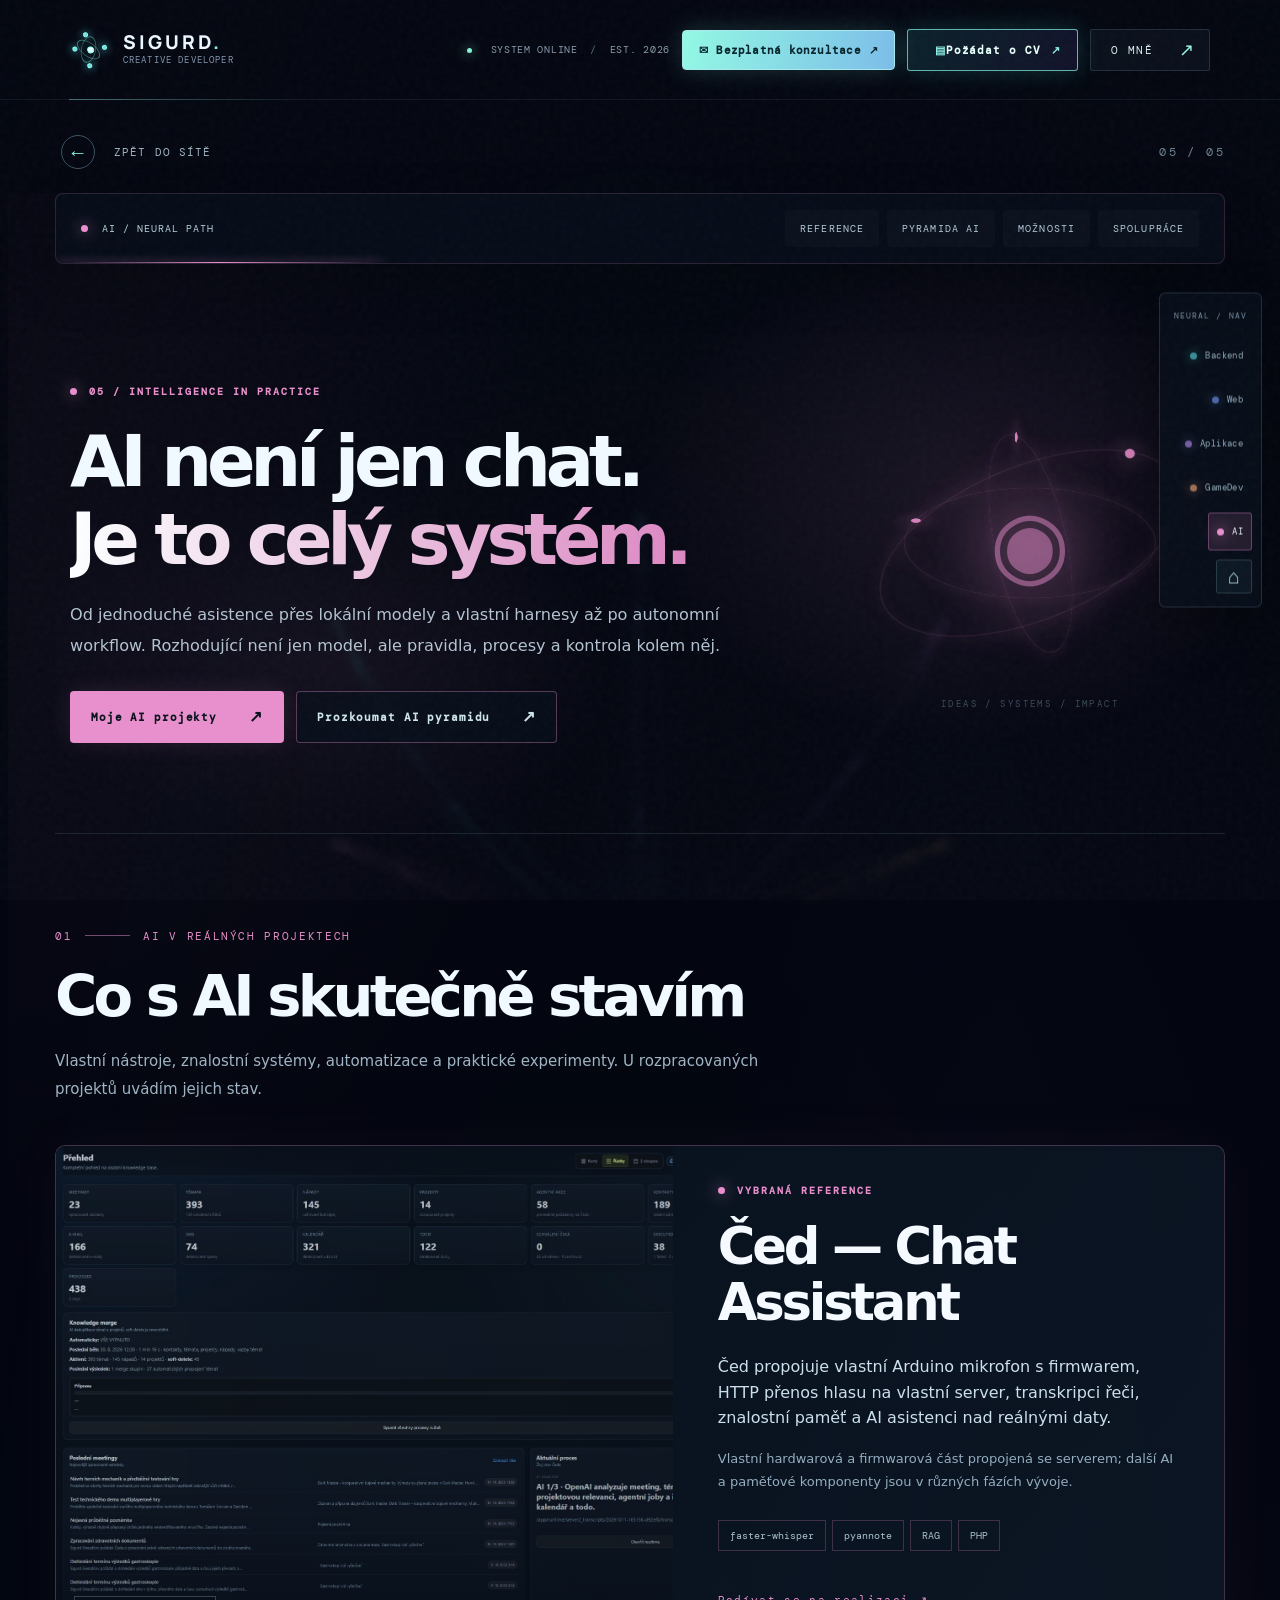
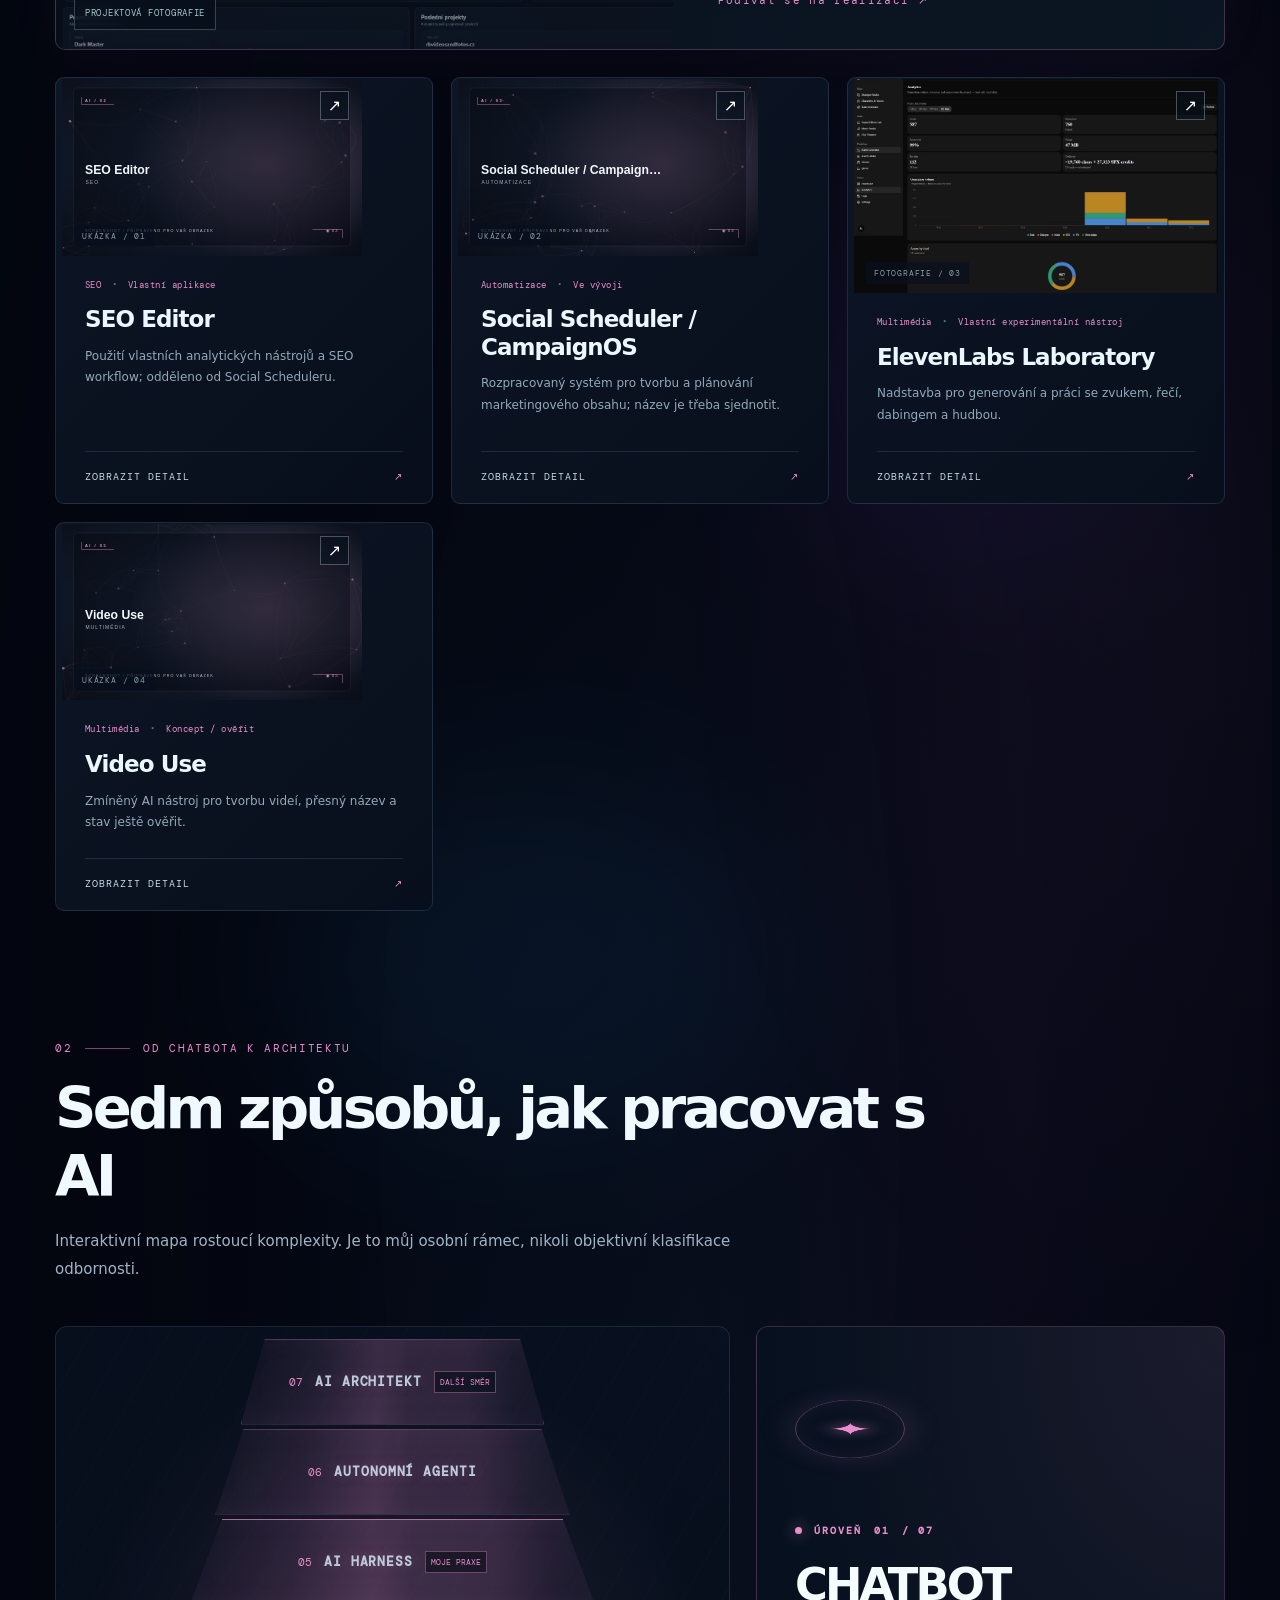
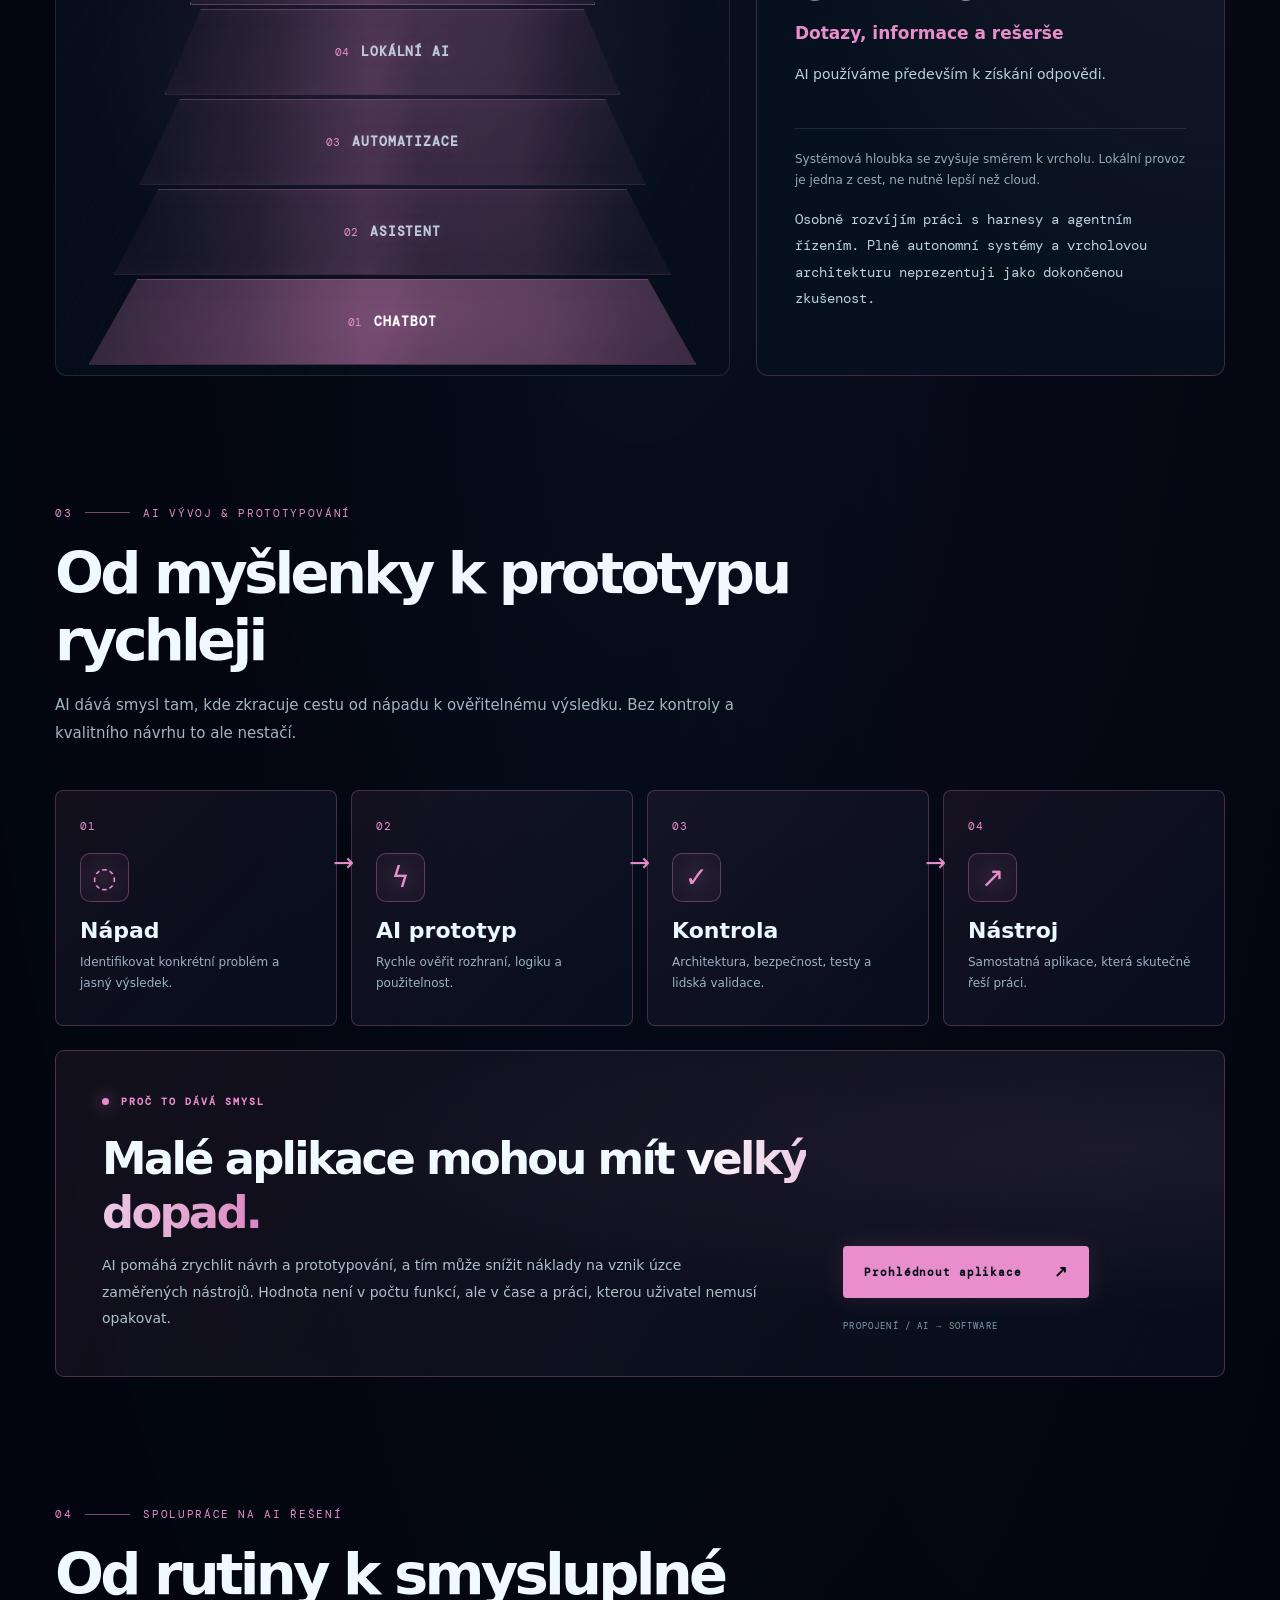
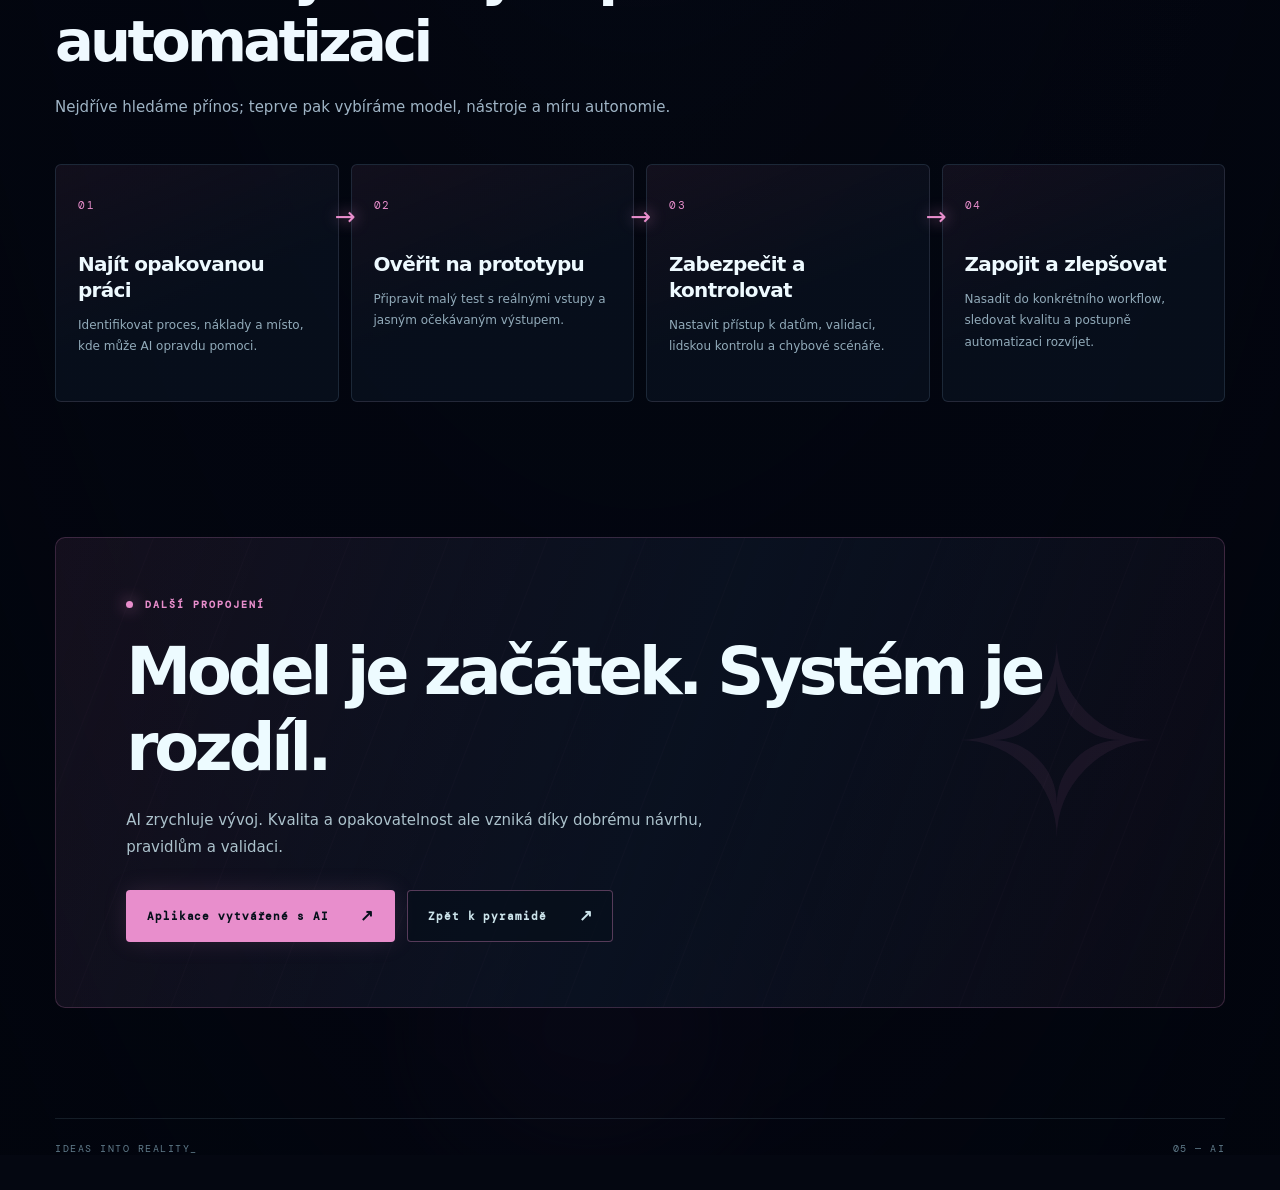
==== commit 2f2c9720: "Cache-bust portfolio-data a media-map (v14.3)" ====
--- a/ai.html
+++ b/ai.html
@@ -187,8 +187,8 @@
     <nav class="domain-dock" id="domainDock" aria-label="Přepínání oborů" hidden></nav>
     <div class="cursor-glow" id="cursorGlow" aria-hidden="true"></div>
   </div>
-  <script src="portfolio-data.js?v=14.2" defer></script>
-  <script src="media-map.js?v=14.2" defer></script>
+  <script src="portfolio-data.js?v=14.3" defer></script>
+  <script src="media-map.js?v=14.3" defer></script>
   <script src="portfolio.js?v=14.2" defer></script>
   <script src="portfolio-v3.js?v=14.2" defer></script>
   <script src="app.js?v=14.2" defer></script>
